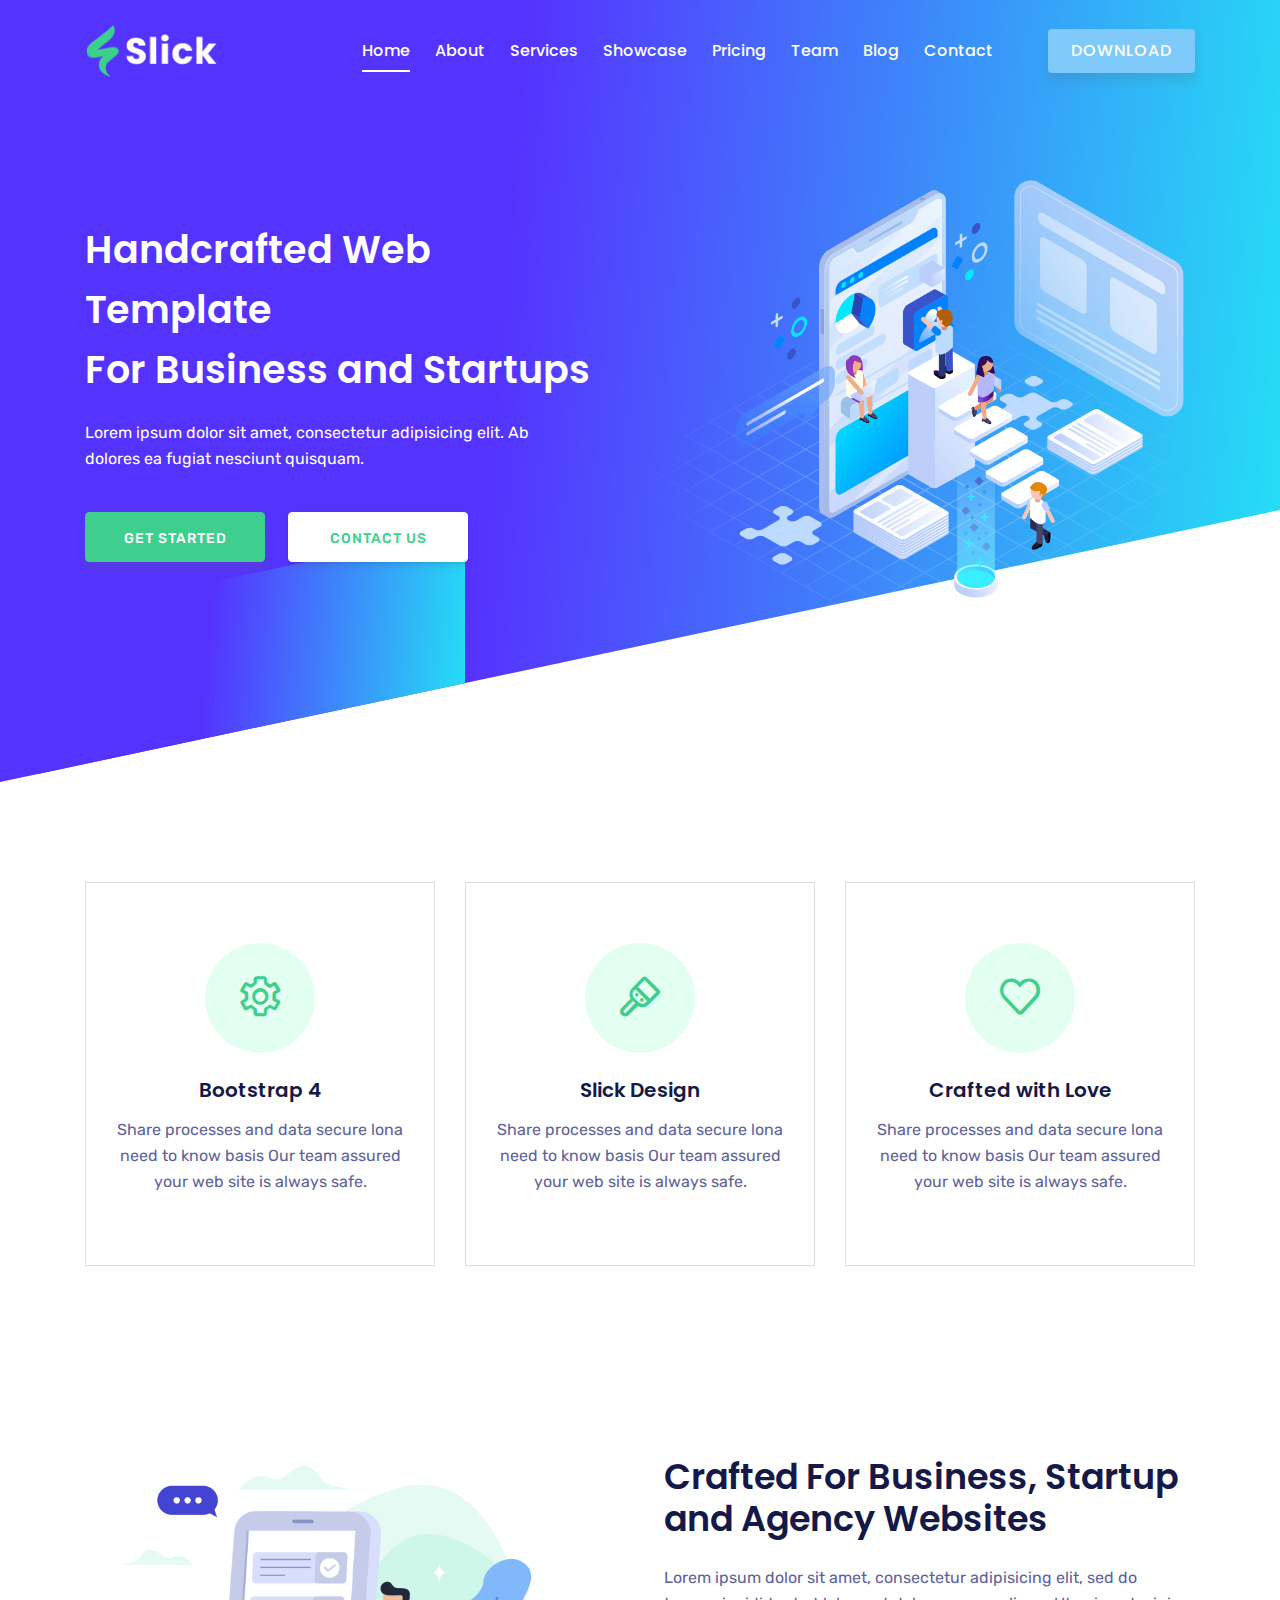
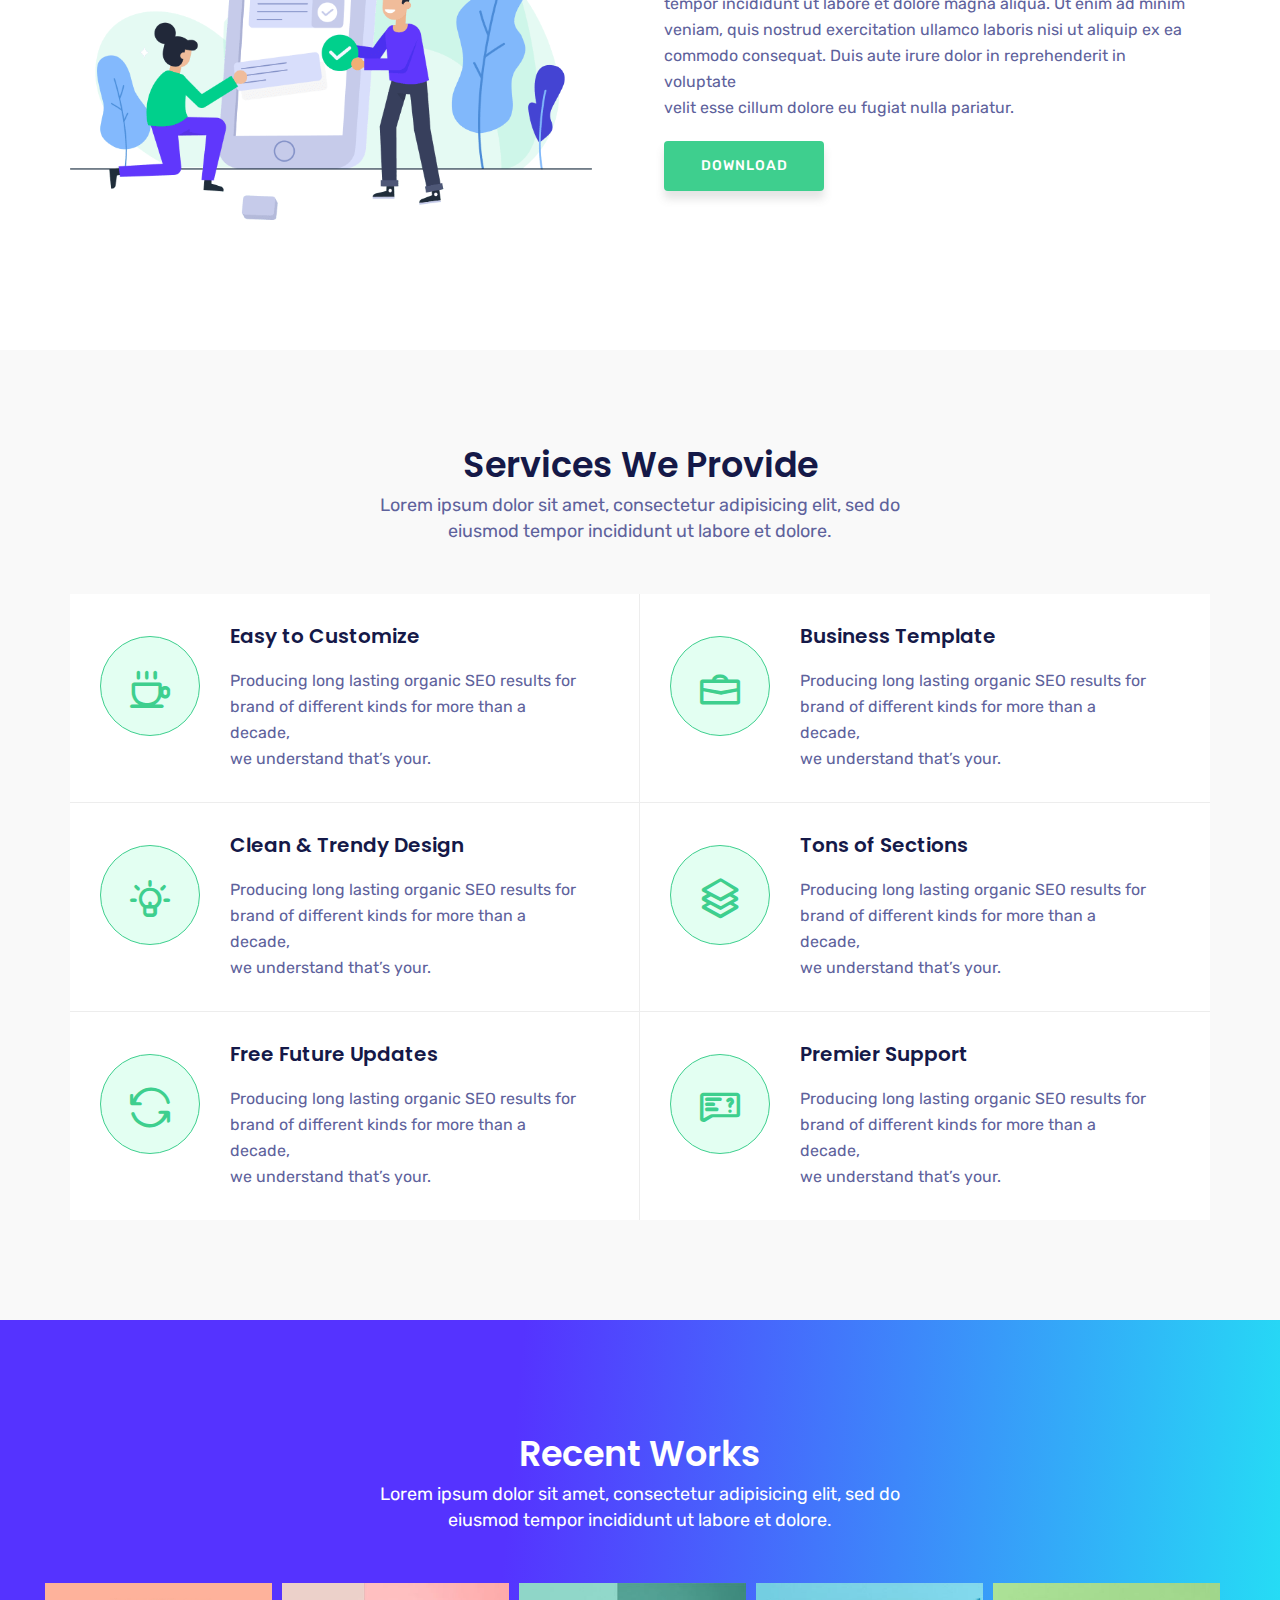
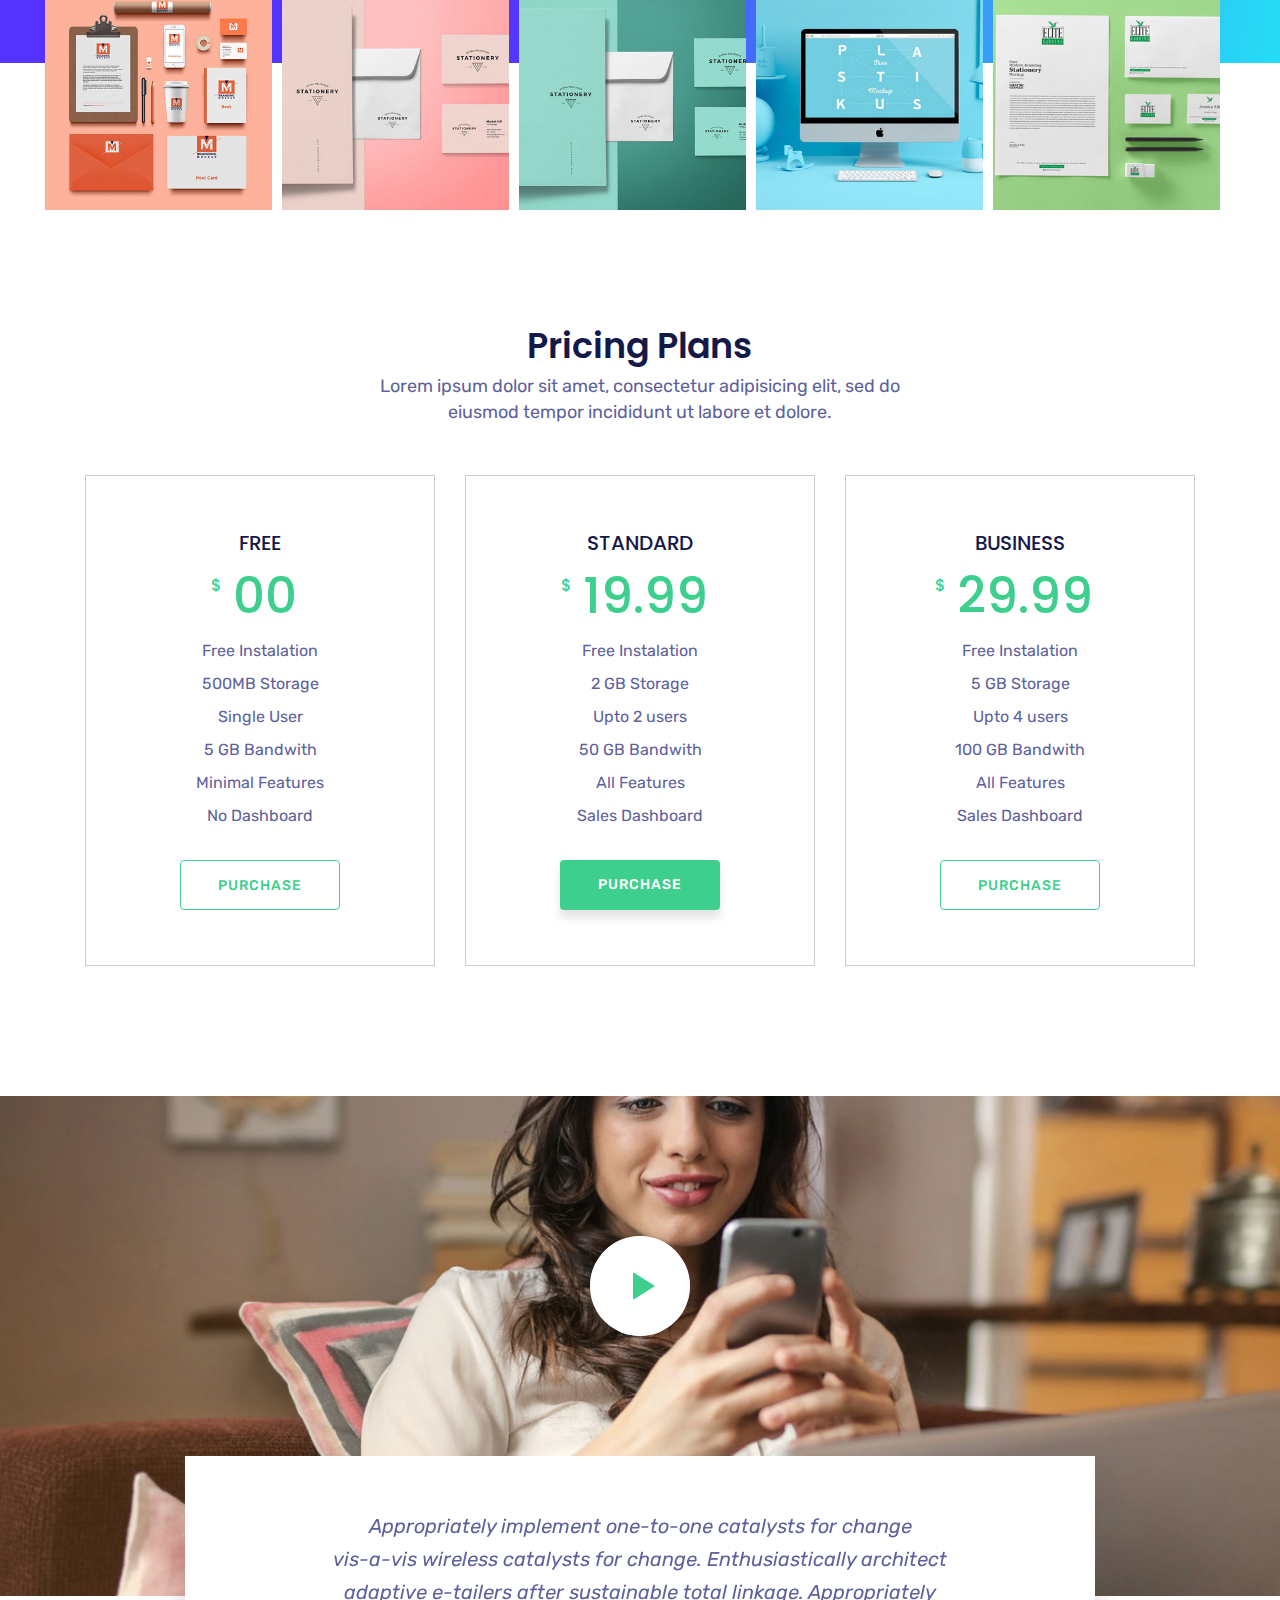
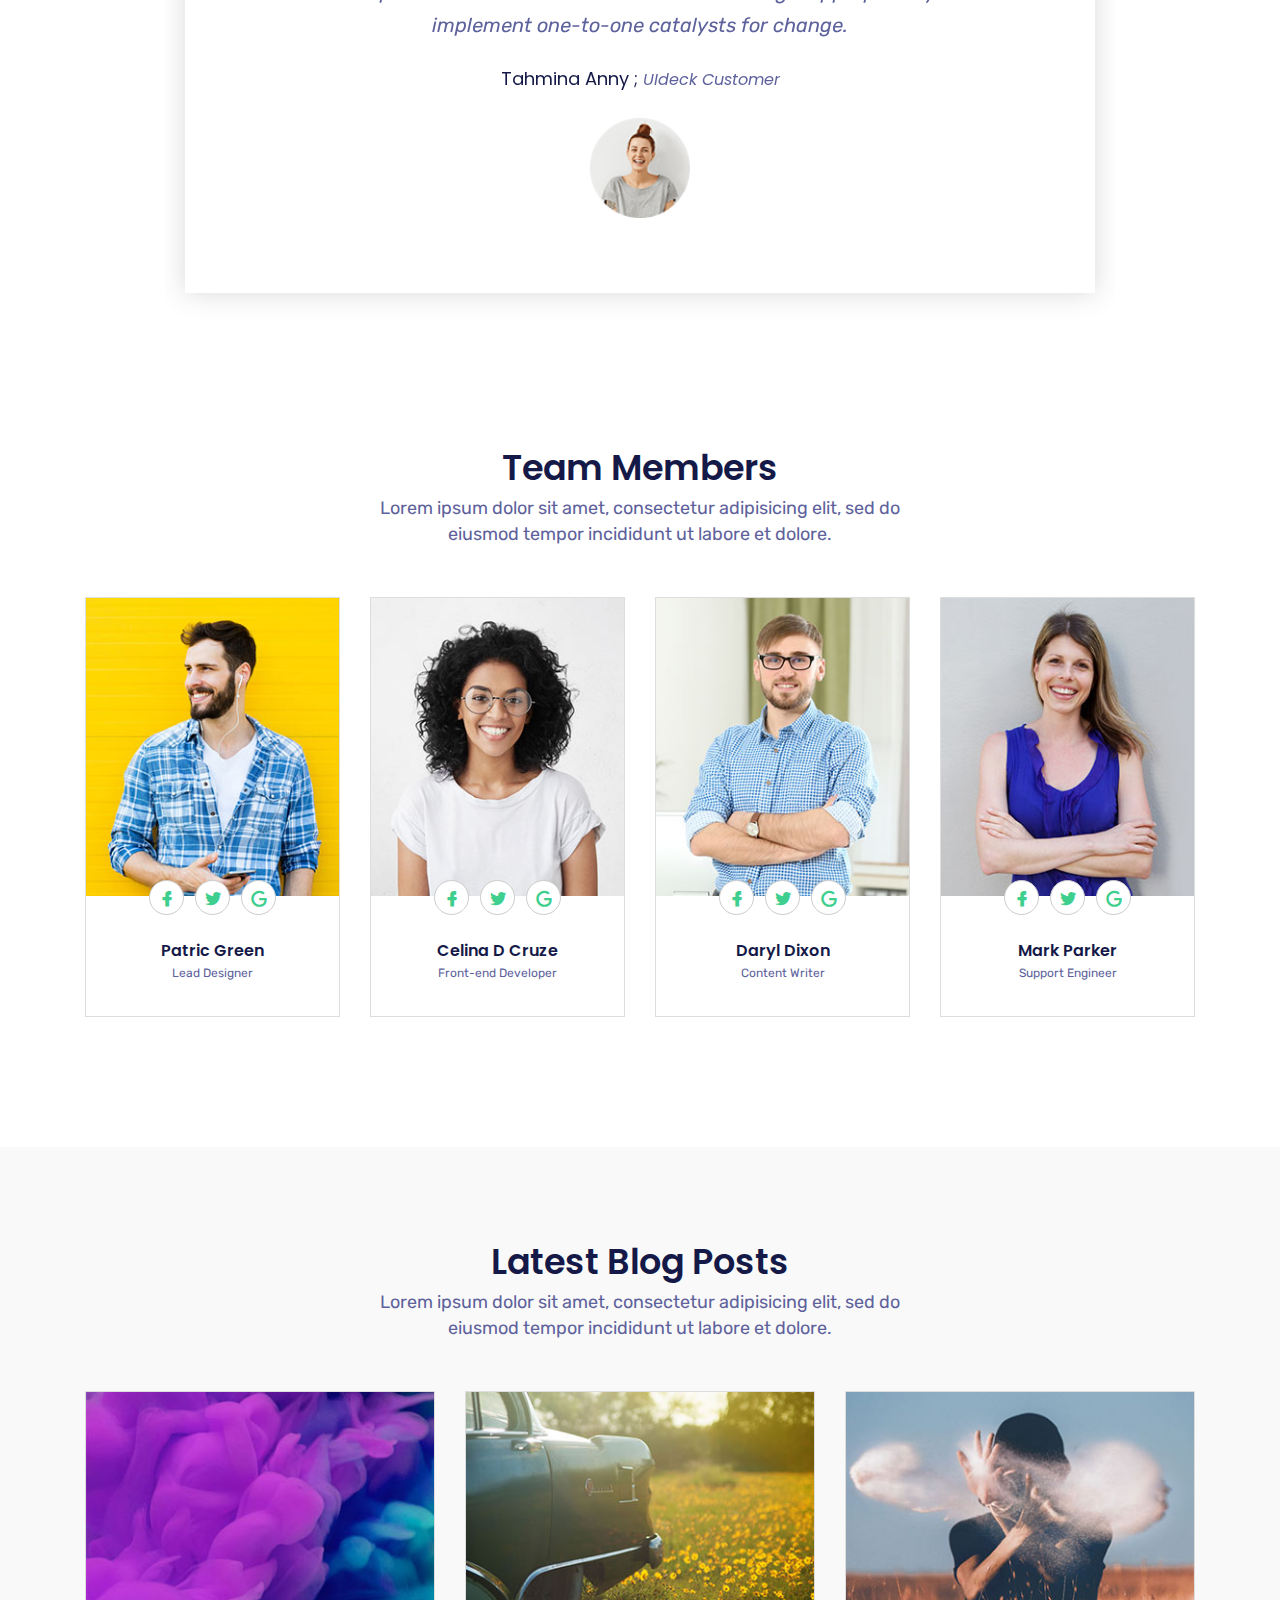
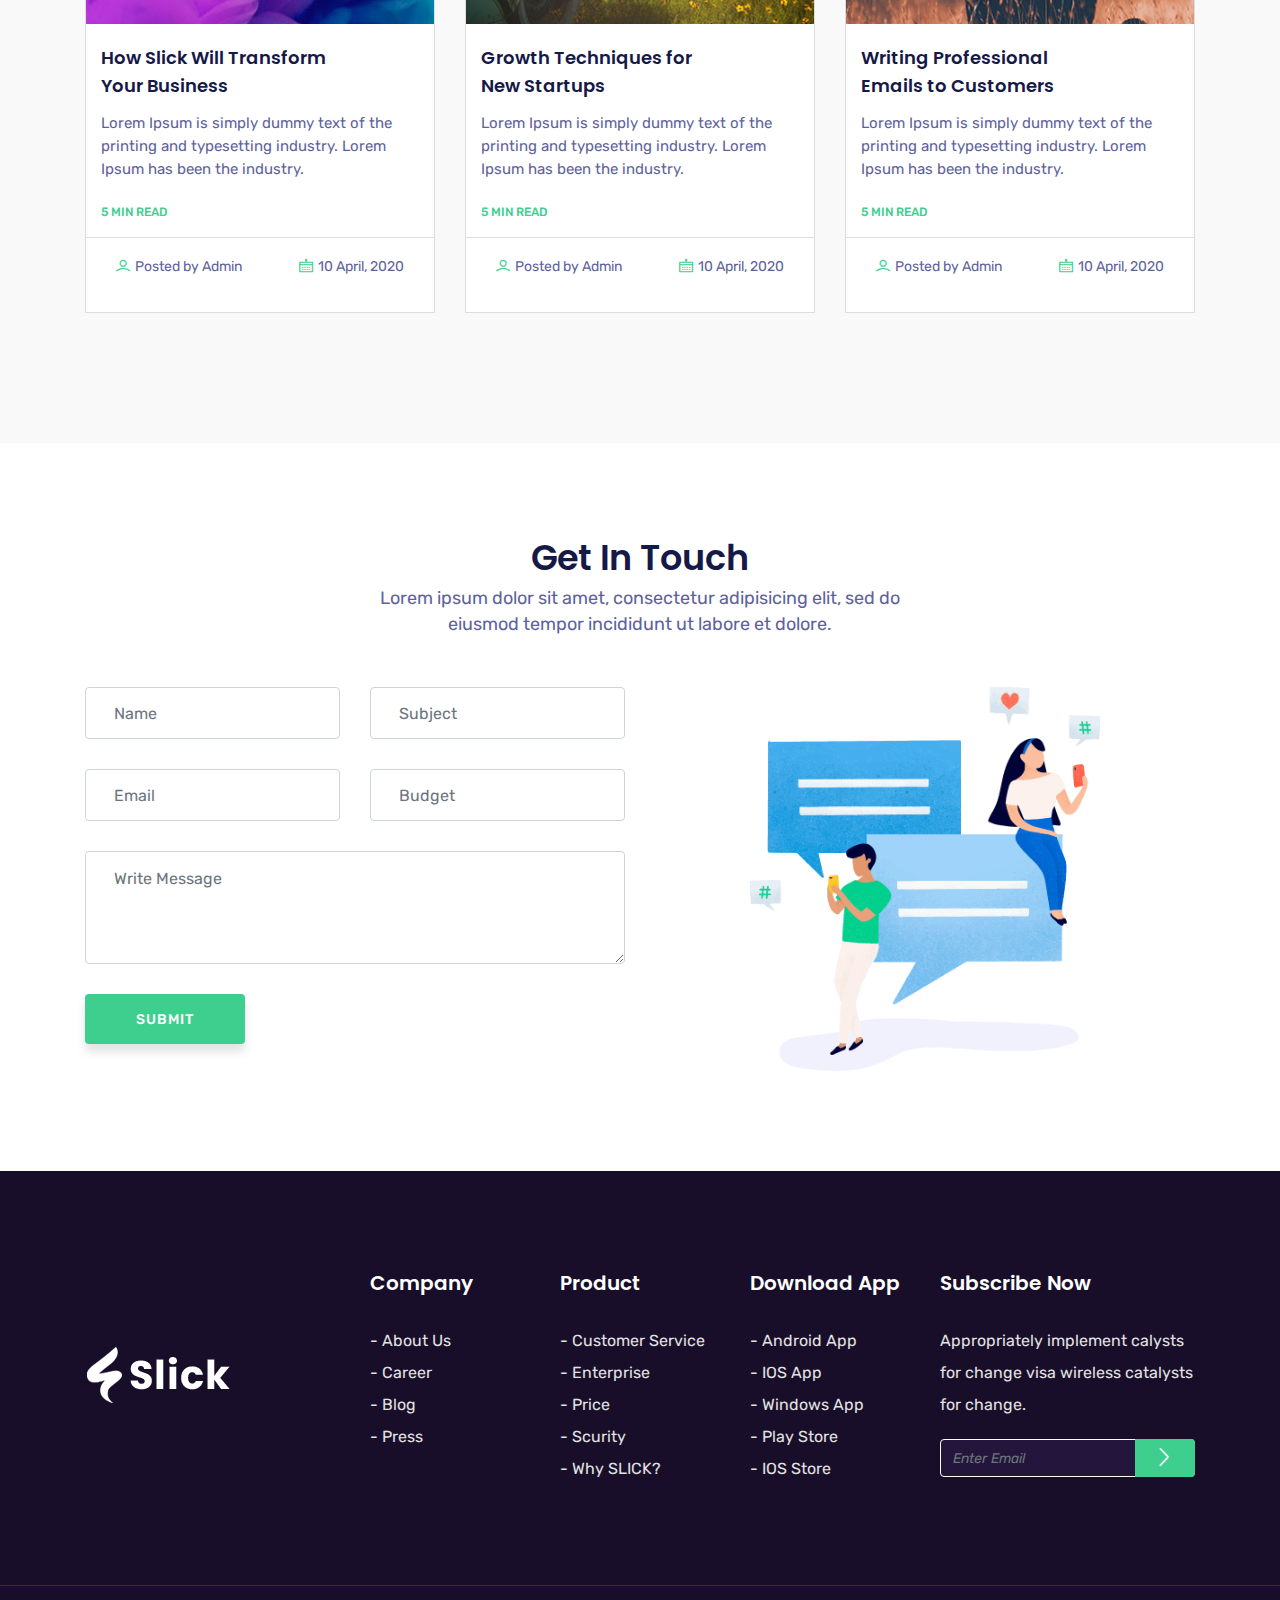
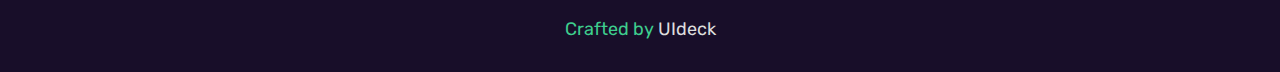
==== index.html @ 33ed2f6b "Versión local" ====
<!DOCTYPE html>
<html lang="en">

<head>
  <!-- Required meta tags -->
  <meta charset="utf-8">
  <meta name="viewport" content="width=device-width, initial-scale=1, shrink-to-fit=no">
  <meta name="keywords" content="Bootstrap, Landing page, Template, Business, Service">
  <meta name="viewport" content="width=device-width, initial-scale=1, maximum-scale=1">
  <meta name="author" content="Grayrids">
  <title>Slick - Bootstrap 4 Template</title>
  <!--====== Favicon Icon ======-->
  <link rel="shortcut icon" href="img/2.png" type="image/png">
  <!-- Bootstrap CSS -->
  <link rel="stylesheet" href="css/bootstrap-4.5.0.min.css">
  <link rel="stylesheet" href="css/animate.css">
  <link rel="stylesheet" href="css/LineIcons.2.0.css">
  <link rel="stylesheet" href="css/owl.carousel.2.3.4.min.css">
  <link rel="stylesheet" href="css/owl.theme.css">
  <link rel="stylesheet" href="css/magnific-popup.css">
  <link rel="stylesheet" href="css/nivo-lightbox.css">
  <link rel="stylesheet" href="css/main.css">
  <link rel="stylesheet" href="css/responsive.css">

</head>

<body>

  <!-- Header Section Start -->
  <header class="hero-area">
    <div class="overlay">
      <span></span>
      <span></span>
    </div>

    <div class="navbar-area">
      <div class="container">
        <div class="row">
          <div class="col-lg-12">
            <nav class="navbar navbar-expand-lg">
              <a class="navbar-brand" href="index.html">
                <img src="img/logo.png" alt="Logo">
              </a>
              <button class="navbar-toggler" type="button" data-toggle="collapse" data-target="#navbarSupportedContent"
                aria-controls="navbarSupportedContent" aria-expanded="false" aria-label="Toggle navigation">
                <span class="toggler-icon"></span>
                <span class="toggler-icon"></span>
                <span class="toggler-icon"></span>
              </button>

              <div class="collapse navbar-collapse sub-menu-bar" id="navbarSupportedContent">
                <ul id="nav" class="navbar-nav ml-auto">
                  <li class="nav-item active">
                    <a class="page-scroll" href="#home">Home</a>
                  </li>
                  <li class="nav-item">
                    <a class="page-scroll" href="#services">About</a>
                  </li>
                  <li class="nav-item">
                    <a class="page-scroll" href="#features">Services</a>
                  </li>
                  <li class="nav-item">
                    <a class="page-scroll" href="#showcase">Showcase</a>
                  </li>
                  <li class="nav-item">
                    <a class="page-scroll" href="#pricing">Pricing</a>
                  </li>
                  <li class="nav-item">
                    <a class="page-scroll" href="#team">Team</a>
                  </li>
                  <li class="nav-item">
                    <a class="page-scroll" href="#blog">Blog</a>
                  </li>
                  <li class="nav-item">
                    <a class="page-scroll" href="#contact">Contact</a>
                  </li>
                  <li class="nav-item">
                    <a class="btn btn-singin" href="https://uideck.com/products/slick-free-bootstrap-template/"
                      rel="nofollow">Download</a>
                  </li>
                </ul>
              </div> <!-- navbar collapse -->
            </nav> <!-- navbar -->
          </div>
        </div> <!-- row -->
      </div> <!-- container -->
    </div> <!-- navbar area -->

    <div id="home">
      <div class="container">
        <div class="row space-100">
          <div class="col-lg-6 col-md-12 col-xs-12">
            <div class="contents">
              <h2 class="head-title">Handcrafted Web Template <br class="d-none d-xl-block">For Business and Startups</h2>
              <p>Lorem ipsum dolor sit amet, consectetur adipisicing elit. Ab <br class="d-none d-xl-block">dolores ea fugiat nesciunt quisquam.
              </p>
              <div class="header-button">
                <a href="https://uideck.com/products/slick-free-bootstrap-template/" rel="nofollow"
                  class="btn btn-border-filled">Get Started</a>
                <a href="#contact" class="btn btn-border page-scroll">Contact Us</a>
              </div>
            </div>
          </div>
          <div class="col-lg-6 col-md-12 col-xs-12 p-0">
            <div class="intro-img">
              <img src="img/intro.png" alt="">
            </div>
          </div>
        </div>
      </div>
    </div>
  </header>
  <!-- Header Section End -->


  <!-- Services Section Start -->
  <section id="services" class="section">
    <div class="container">

      <div class="row justify-content-center justify-content-md-start">
        <!-- Start Col -->
        <div class="col-lg-4 col-md-6 col-xs-12 col-sm-10">
          <div class="services-item text-center">
            <div class="icon">
              <i class="lni lni-cog"></i>
            </div>
            <h4>Bootstrap 4</h4>
            <p>Share processes and data secure lona need to know basis Our team assured your web site is always safe.
            </p>
          </div>
        </div>
        <!-- End Col -->
        <!-- Start Col -->
        <div class="col-lg-4 col-md-6 col-xs-12 col-sm-10">
          <div class="services-item text-center">
            <div class="icon">
              <i class="lni lni-brush"></i>
            </div>
            <h4>Slick Design</h4>
            <p>Share processes and data secure lona need to know basis Our team assured your web site is always safe.
            </p>
          </div>
        </div>
        <!-- End Col -->
        <!-- Start Col -->
        <div class="col-lg-4 col-md-6 col-xs-12 col-sm-10">
          <div class="services-item text-center">
            <div class="icon">
              <i class="lni lni-heart"></i>
            </div>
            <h4>Crafted with Love</h4>
            <p>Share processes and data secure lona need to know basis Our team assured your web site is always safe.
            </p>
          </div>
        </div>
        <!-- End Col -->

      </div>
    </div>
  </section>
  <!-- Services Section End -->



  <!-- Business Plan Section Start -->
  <section id="business-plan">
    <div class="container">

      <div class="row">
        <!-- Start Col -->
        <div class="col-lg-6 col-md-12 pl-0 pt-70 pr-5">
          <div class="business-item-img">
            <img src="img/business/business-img.png" class="img-fluid" alt="">
          </div>
        </div>
        <!-- End Col -->
        <!-- Start Col -->
        <div class="col-lg-6 col-md-12 pl-4">
          <div class="business-item-info">
            <h3>Crafted For Business, Startup and Agency Websites</h3>
            <p>Lorem ipsum dolor sit amet, consectetur adipisicing elit, sed do <br class="d-none d-xl-block"> tempor incididunt ut labore et
              dolore magna aliqua. Ut enim ad minim <br class="d-none d-xl-block"> veniam, quis nostrud exercitation ullamco laboris nisi ut
              aliquip ex ea <br class="d-none d-xl-block"> commodo consequat. Duis aute irure dolor in reprehenderit in voluptate <br class="d-none d-xl-block"> velit esse
              cillum dolore eu fugiat nulla pariatur.</p>

            <a class="btn btn-common" href="#">download</a>
          </div>
        </div>
        <!-- End Col -->

      </div>
    </div>
  </section>
  <!-- Business Plan Section End -->



  <!-- Cool Fetatures Section Start -->
  <section id="features" class="section">
    <div class="container">
      <!-- Start Row -->
      <div class="row">
        <div class="col-lg-12">
          <div class="features-text section-header text-center">
            <div>
              <h2 class="section-title">Services We Provide</h2>
              <div class="desc-text">
                <p>Lorem ipsum dolor sit amet, consectetur adipisicing elit, sed do <br class="d-none d-md-block">
                  eiusmod tempor incididunt ut labore et dolore.</p>
              </div>
            </div>
          </div>
        </div>

      </div>
      <!-- End Row -->
      <!-- Start Row -->
      <div class="row featured-bg">
        <!-- Start Col -->
        <div class="col-lg-6 col-md-6 col-xs-12 p-0">
          <!-- Start Fetatures -->
          <div class="feature-item featured-border1">
            <div class="feature-icon float-left">
              <i class="lni lni-coffee-cup"></i>
            </div>
            <div class="feature-info float-left">
              <h4>Easy to Customize</h4>
              <p>Producing long lasting organic SEO results for <br class="d-none d-xl-block"> brand of different kinds for more than a
                decade,<br class="d-none d-xl-block"> we understand that’s your.</p>
            </div>
          </div>
          <!-- End Fetatures -->
        </div>
        <!-- End Col -->

        <!-- Start Col -->
        <div class="col-lg-6 col-md-6 col-xs-12 p-0">
          <!-- Start Fetatures -->
          <div class="feature-item featured-border2">
            <div class="feature-icon float-left">
              <i class="lni lni-briefcase"></i>
            </div>
            <div class="feature-info float-left">
              <h4>Business Template</h4>
              <p>Producing long lasting organic SEO results for <br class="d-none d-xl-block"> brand of different kinds for more than a
                decade,<br class="d-none d-xl-block"> we understand that’s your.</p>
            </div>
          </div>
          <!-- End Fetatures -->
        </div>
        <!-- End Col -->

        <!-- Start Col -->
        <div class="col-lg-6 col-md-6 col-xs-12 p-0">
          <!-- Start Fetatures -->
          <div class="feature-item featured-border1">
            <div class="feature-icon float-left">
              <i class="lni lni-invention"></i>
            </div>
            <div class="feature-info float-left">
              <h4>Clean & Trendy Design</h4>
              <p>Producing long lasting organic SEO results for <br class="d-none d-xl-block"> brand of different kinds for more than a
                decade,<br class="d-none d-xl-block"> we understand that’s your.</p>
            </div>
          </div>
          <!-- End Fetatures -->
        </div>
        <!-- End Col -->

        <!-- Start Col -->
        <div class="col-lg-6 col-md-6 col-xs-12 p-0">
          <!-- Start Fetatures -->
          <div class="feature-item featured-border2">
            <div class="feature-icon float-left">
              <i class="lni lni-layers"></i>
            </div>
            <div class="feature-info float-left">
              <h4>Tons of Sections</h4>
              <p>Producing long lasting organic SEO results for <br class="d-none d-xl-block"> brand of different kinds for more than a
                decade,<br class="d-none d-xl-block"> we understand that’s your.</p>
            </div>
          </div>
          <!-- End Fetatures -->
        </div>
        <!-- End Col -->

        <!-- Start Col -->
        <div class="col-lg-6 col-md-6 col-xs-12 p-0">
          <!-- Start Fetatures -->
          <div class="feature-item featured-border3">
            <div class="feature-icon float-left">
              <i class="lni lni-reload"></i>
            </div>
            <div class="feature-info float-left">
              <h4>Free Future Updates</h4>
              <p>Producing long lasting organic SEO results for <br class="d-none d-xl-block"> brand of different kinds for more than a
                decade,<br class="d-none d-xl-block"> we understand that’s your.</p>
            </div>
          </div>
          <!-- End Fetatures -->
        </div>
        <!-- End Col -->

        <!-- Start Col -->
        <div class="col-lg-6 col-md-6 col-xs-12 p-0">
          <!-- Start Fetatures -->
          <div class="feature-item">
            <div class="feature-icon float-left">
              <i class="lni lni-support"></i>
            </div>
            <div class="feature-info float-left">
              <h4>Premier Support</h4>
              <p>Producing long lasting organic SEO results for <br class="d-none d-xl-block"> brand of different kinds for more than a
                decade,<br class="d-none d-xl-block"> we understand that’s your.</p>
            </div>
          </div>
          <!-- End Fetatures -->
        </div>
        <!-- End Col -->


      </div>
      <!-- End Row -->
    </div>
  </section>
  <!-- Cool Fetatures Section End -->


  <!-- Recent Showcase Section Start -->
  <section id="showcase">
    <div class="container-fluid right-position">
      <!-- Start Row -->
      <div class="row gradient-bg">
        <div class="col-lg-12">
          <div class="showcase-text section-header text-center">
            <div>
              <h2 class="section-title">Recent Works</h2>
              <div class="desc-text">
                <p>Lorem ipsum dolor sit amet, consectetur adipisicing elit, sed do <br class="d-none d-md-block">
                  eiusmod tempor incididunt ut labore et dolore.</p>
              </div>
            </div>
          </div>
        </div>

      </div>
      <!-- End Row -->
      <!-- Start Row -->
      <div class="row justify-content-center showcase-area">
        <div class="col-lg-12 col-md-12 col-xs-12 px-0">
          <div class="showcase-slider owl-carousel">
            <div class="item">
              <div class="screenshot-thumb">
                <img src="img/showcase/01.jpg" class="img-fluid" alt="" />
                <div class="hover-content text-center">
                  <div class="fancy-table">
                    <div class="table-cell">
                      <div class="single-text">
                        <p>Icon , Web</p>
                        <h5>Redesign Slack</h5>
                      </div>
                      <div class="zoom-icon">
                        <a class="lightbox" href="img/showcase/01.jpg"><i class="lni lni-zoom-in"></i></a>
                        <a href="#"><i class="lni lni-link"></i></a>
                      </div>
                    </div>
                  </div>
                </div>

              </div>
            </div>
            <div class="item">
              <div class="screenshot-thumb">
                <img src="img/showcase/02.jpg" class="img-fluid" alt="" />
                <div class="hover-content text-center">
                  <div class="fancy-table">
                    <div class="table-cell">
                      <div class="single-text">
                        <p>Icon , Web</p>
                        <h5>Redesign Slack</h5>
                      </div>
                      <div class="zoom-icon">
                        <a class="lightbox" href="img/showcase/02.jpg"><i class="lni lni-zoom-in"></i></a>
                        <a href="#"><i class="lni lni-link"></i></a>
                      </div>
                    </div>
                  </div>
                </div>
              </div>
            </div>
            <div class="item">
              <div class="screenshot-thumb">
                <img src="img/showcase/03.jpg" class="img-fluid" alt="" />
                <div class="hover-content text-center">
                  <div class="fancy-table">
                    <div class="table-cell">
                      <div class="single-text">
                        <p>Icon , Web</p>
                        <h5>Redesign Slack</h5>
                      </div>
                      <div class="zoom-icon">
                        <a class="lightbox" href="img/showcase/03.jpg"><i class="lni lni-zoom-in"></i></a>
                        <a href="#"><i class="lni lni-link"></i></a>
                      </div>
                    </div>
                  </div>
                </div>
              </div>
            </div>
            <div class="item">
              <div class="screenshot-thumb">
                <img src="img/showcase/04.jpg" class="img-fluid" alt="" />
                <div class="hover-content text-center">
                  <div class="fancy-table">
                    <div class="table-cell">
                      <div class="single-text">
                        <p>Icon , Web</p>
                        <h5>Redesign Slack</h5>
                      </div>
                      <div class="zoom-icon">
                        <a class="lightbox" href="img/showcase/04.jpg"><i class="lni lni-zoom-in"></i></a>
                        <a href="#"><i class="lni lni-link"></i></a>
                      </div>
                    </div>
                  </div>
                </div>
              </div>
            </div>
            <div class="item">
              <div class="screenshot-thumb">
                <img src="img/showcase/05.jpg" class="img-fluid" alt="" />
                <div class="hover-content text-center">
                  <div class="fancy-table">
                    <div class="table-cell">
                      <div class="single-text">
                        <p>Icon , Web</p>
                        <h5>Redesign Slack</h5>
                      </div>
                      <div class="zoom-icon">
                        <a class="lightbox" href="img/showcase/05.jpg"><i class="lni lni-zoom-in"></i></a>
                        <a href="#"><i class="lni lni-link"></i></a>
                      </div>
                    </div>
                  </div>
                </div>
              </div>
            </div>
            <div class="item">
              <div class="screenshot-thumb">
                <img src="img/showcase/01.jpg" class="img-fluid" alt="" />
                <div class="hover-content text-center">
                  <div class="fancy-table">
                    <div class="table-cell">
                      <div class="single-text">
                        <p>Icon , Web</p>
                        <h5>Redesign Slack</h5>
                      </div>
                      <div class="zoom-icon">
                        <a class="lightbox" href="img/showcase/01.jpg"><i class="lni lni-zoom-in"></i></a>
                        <a href="#"><i class="lni lni-link"></i></a>
                      </div>
                    </div>
                  </div>
                </div>

              </div>
            </div>
            <div class="item">
              <div class="screenshot-thumb">
                <img src="img/showcase/02.jpg" class="img-fluid" alt="" />
                <div class="hover-content text-center">
                  <div class="fancy-table">
                    <div class="table-cell">
                      <div class="single-text">
                        <p>Icon , Web</p>
                        <h5>Redesign Slack</h5>
                      </div>
                      <div class="zoom-icon">
                        <a class="lightbox" href="img/showcase/02.jpg"><i class="lni lni-zoom-in"></i></a>
                        <a href="#"><i class="lni lni-link"></i></a>
                      </div>
                    </div>
                  </div>
                </div>
              </div>
            </div>
            <div class="item">
              <div class="screenshot-thumb">
                <img src="img/showcase/03.jpg" class="img-fluid" alt="" />
                <div class="hover-content text-center">
                  <div class="fancy-table">
                    <div class="table-cell">
                      <div class="single-text">
                        <p>Icon , Web</p>
                        <h5>Redesign Slack</h5>
                      </div>
                      <div class="zoom-icon">
                        <a class="lightbox" href="img/showcase/03.jpg"><i class="lni lni-zoom-in"></i></a>
                        <a href="#"><i class="lni lni-link"></i></a>
                      </div>
                    </div>
                  </div>
                </div>
              </div>
            </div>
            <div class="item">
              <div class="screenshot-thumb">
                <img src="img/showcase/04.jpg" class="img-fluid" alt="" />
                <div class="hover-content text-center">
                  <div class="fancy-table">
                    <div class="table-cell">
                      <div class="single-text">
                        <p>Icon , Web</p>
                        <h5>Redesign Slack</h5>
                      </div>
                      <div class="zoom-icon">
                        <a class="lightbox" href="img/showcase/04.jpg"><i class="lni lni-zoom-in"></i></a>
                        <a href="#"><i class="lni lni-link"></i></a>
                      </div>
                    </div>
                  </div>
                </div>
              </div>
            </div>
            <div class="item">
              <div class="screenshot-thumb">
                <img src="img/showcase/05.jpg" class="img-fluid" alt="" />
                <div class="hover-content text-center">
                  <div class="fancy-table">
                    <div class="table-cell">
                      <div class="single-text">
                        <p>Icon , Web</p>
                        <h5>Redesign Slack</h5>
                      </div>
                      <div class="zoom-icon">
                        <a class="lightbox" href="img/showcase/05.jpg"><i class="lni lni-zoom-in"></i></a>
                        <a href="#"><i class="lni lni-link"></i></a>
                      </div>
                    </div>
                  </div>
                </div>
              </div>
            </div>
            <div class="item">
              <div class="screenshot-thumb">
                <img src="img/showcase/01.jpg" class="img-fluid" alt="" />
                <div class="hover-content text-center">
                  <div class="fancy-table">
                    <div class="table-cell">
                      <div class="single-text">
                        <p>Icon , Web</p>
                        <h5>Redesign Slack</h5>
                      </div>
                      <div class="zoom-icon">
                        <a class="lightbox" href="img/showcase/01.jpg"><i class="lni lni-zoom-in"></i></a>
                        <a href="#"><i class="lni lni-link"></i></a>
                      </div>
                    </div>
                  </div>
                </div>

              </div>
            </div>
            <div class="item">
              <div class="screenshot-thumb">
                <img src="img/showcase/02.jpg" class="img-fluid" alt="" />
                <div class="hover-content text-center">
                  <div class="fancy-table">
                    <div class="table-cell">
                      <div class="single-text">
                        <p>Icon , Web</p>
                        <h5>Redesign Slack</h5>
                      </div>
                      <div class="zoom-icon">
                        <a class="lightbox" href="img/showcase/01.jpg"><i class="lni lni-zoom-in"></i></a>
                        <a href="#"><i class="lni lni-link"></i></a>
                      </div>
                    </div>
                  </div>
                </div>
              </div>
            </div>
            <div class="item">
              <div class="screenshot-thumb">
                <img src="img/showcase/03.jpg" class="img-fluid" alt="" />
                <div class="hover-content text-center">
                  <div class="fancy-table">
                    <div class="table-cell">
                      <div class="single-text">
                        <p>Icon , Web</p>
                        <h5>Redesign Slack</h5>
                      </div>
                      <div class="zoom-icon">
                        <a class="lightbox" href="img/showcase/01.jpg"><i class="lni lni-zoom-in"></i></a>
                        <a href="#"><i class="lni lni-link"></i></a>
                      </div>
                    </div>
                  </div>
                </div>
              </div>
            </div>
            <div class="item">
              <div class="screenshot-thumb">
                <img src="img/showcase/04.jpg" class="img-fluid" alt="" />
                <div class="hover-content text-center">
                  <div class="fancy-table">
                    <div class="table-cell">
                      <div class="single-text">
                        <p>Icon , Web</p>
                        <h5>Redesign Slack</h5>
                      </div>
                      <div class="zoom-icon">
                        <a class="lightbox" href="img/showcase/01.jpg"><i class="lni lni-zoom-in"></i></a>
                        <a href="#"><i class="lni lni-link"></i></a>
                      </div>
                    </div>
                  </div>
                </div>
              </div>
            </div>
            <div class="item">
              <div class="screenshot-thumb">
                <img src="img/showcase/05.jpg" class="img-fluid" alt="" />
                <div class="hover-content text-center">
                  <div class="fancy-table">
                    <div class="table-cell">
                      <div class="single-text">
                        <p>Icon , Web</p>
                        <h5>Redesign Slack</h5>
                      </div>
                      <div class="zoom-icon">
                        <a class="lightbox" href="img/showcase/01.jpg"><i class="lni lni-zoom-in"></i></a>
                        <a href="#"><i class="lni lni-link"></i></a>
                      </div>
                    </div>
                  </div>
                </div>
              </div>
            </div>
            <div class="item">
              <div class="screenshot-thumb">
                <img src="img/showcase/01.jpg" class="img-fluid" alt="" />
                <div class="hover-content text-center">
                  <div class="fancy-table">
                    <div class="table-cell">
                      <div class="single-text">
                        <p>Icon , Web</p>
                        <h5>Redesign Slack</h5>
                      </div>
                      <div class="zoom-icon">
                        <a class="lightbox" href="img/showcase/01.jpg"><i class="lni lni-zoom-in"></i></a>
                        <a href="#"><i class="lni lni-link"></i></a>
                      </div>
                    </div>
                  </div>
                </div>

              </div>
            </div>
            <div class="item">
              <div class="screenshot-thumb">
                <img src="img/showcase/02.jpg" class="img-fluid" alt="" />
                <div class="hover-content text-center">
                  <div class="fancy-table">
                    <div class="table-cell">
                      <div class="single-text">
                        <p>Icon , Web</p>
                        <h5>Redesign Slack</h5>
                      </div>
                      <div class="zoom-icon">
                        <a class="lightbox" href="img/showcase/01.jpg"><i class="lni lni-zoom-in"></i></a>
                        <a href="#"><i class="lni lni-link"></i></a>
                      </div>
                    </div>
                  </div>
                </div>
              </div>
            </div>
            <div class="item">
              <div class="screenshot-thumb">
                <img src="img/showcase/03.jpg" class="img-fluid" alt="" />
                <div class="hover-content text-center">
                  <div class="fancy-table">
                    <div class="table-cell">
                      <div class="single-text">
                        <p>Icon , Web</p>
                        <h5>Redesign Slack</h5>
                      </div>
                      <div class="zoom-icon">
                        <a class="lightbox" href="img/showcase/01.jpg"><i class="lni lni-zoom-in"></i></a>
                        <a href="#"><i class="lni lni-link"></i></a>
                      </div>
                    </div>
                  </div>
                </div>
              </div>
            </div>
            <div class="item">
              <div class="screenshot-thumb">
                <img src="img/showcase/04.jpg" class="img-fluid" alt="" />
                <div class="hover-content text-center">
                  <div class="fancy-table">
                    <div class="table-cell">
                      <div class="single-text">
                        <p>Icon , Web</p>
                        <h5>Redesign Slack</h5>
                      </div>
                      <div class="zoom-icon">
                        <a class="lightbox" href="img/showcase/01.jpg"><i class="lni lni-zoom-in"></i></a>
                        <a href="#"><i class="lni lni-link"></i></a>
                      </div>
                    </div>
                  </div>
                </div>
              </div>
            </div>
            <div class="item">
              <div class="screenshot-thumb">
                <img src="img/showcase/05.jpg" class="img-fluid" alt="" />
                <div class="hover-content text-center">
                  <div class="fancy-table">
                    <div class="table-cell">
                      <div class="single-text">
                        <p>Icon , Web</p>
                        <h5>Redesign Slack</h5>
                      </div>
                      <div class="zoom-icon">
                        <a class="lightbox" href="img/showcase/01.jpg"><i class="lni lni-zoom-in"></i></a>
                        <a href="#"><i class="lni lni-link"></i></a>
                      </div>
                    </div>
                  </div>
                </div>
              </div>
            </div>
            
          </div>
        </div>
      </div>
      <!-- End Row -->
    </div>
  </section>
  <!-- Recent Showcase Section End -->

  <!-- Our Pricing Plan Section Start -->
  <section id="pricing" class="section">
    <div class="container">
      <!-- Start Row -->
      <div class="row">
        <div class="col-lg-12">
          <div class="pricing-text section-header text-center">
            <div>
              <h2 class="section-title">Pricing Plans</h2>
              <div class="desc-text">
                <p>Lorem ipsum dolor sit amet, consectetur adipisicing elit, sed do <br class="d-none d-md-block">
                  eiusmod tempor incididunt ut labore et dolore.</p>
              </div>
            </div>
          </div>
        </div>

      </div>
      <!-- End Row -->
      <!-- Start Row -->
      <div class="row pricing-tables">
        <!--  Start Col -->
        <div class="col-lg-4 col-md-4 col-xs-12 col-sm-10 mx-auto">
          <div class="pricing-table text-center">
            <div class="pricing-details">
              <h3>Free</h3>
              <h1><span>$</span>00</h1>
              <ul>
                <li>Free Instalation</li>
                <li>500MB Storage</li>
                <li>Single User</li>
                <li>5 GB Bandwith</li>
                <li>Minimal Features</li>
                <li>No Dashboard</li>
              </ul>
            </div>
            <div class="plan-button">
              <a href="#" class="btn btn-border">Purchase</a>
            </div>
          </div>
        </div>
        <!--  End Col -->
        <!--  Start Col -->
        <div class="col-lg-4 col-md-4 col-xs-12 col-sm-10 mx-auto">
          <div class="pricing-table text-center">
            <div class="pricing-details">
              <h3>standard</h3>
              <h1><span>$</span>19.99</h1>
              <ul>
                <li>Free Instalation</li>
                <li>2 GB Storage</li>
                <li>Upto 2 users</li>
                <li>50 GB Bandwith</li>
                <li>All Features</li>
                <li>Sales Dashboard</li>
              </ul>
            </div>
            <div class="plan-button">
              <a href="#" class="btn btn-common">Purchase</a>
            </div>
          </div>
        </div>
        <!--  End Col -->
        <!--  Start Col -->
        <div class="col-lg-4 col-md-4 col-xs-12 col-sm-10 mx-auto">
          <div class="pricing-table text-center">
            <div class="pricing-details">
              <h3>Business</h3>
              <h1><span>$</span>29.99</h1>
              <ul>
                <li>Free Instalation</li>
                <li>5 GB Storage</li>
                <li>Upto 4 users</li>
                <li>100 GB Bandwith</li>
                <li>All Features</li>
                <li>Sales Dashboard</li>
              </ul>
            </div>
            <div class="plan-button">
              <a href="#" class="btn btn-border">Purchase</a>
            </div>
          </div>
        </div>
        <!--  End Col -->

      </div>
      <!-- End Row -->
    </div>
  </section>
  <!-- Our Pricing Plan Section End -->

  <!-- Client Testimoninals Section Start -->
  <section id="testimonial">
    <div class="testimonial-video section">
      <div class="container right-position">
        <!-- Start Row -->
        <div class="row">
          <div class="col-md-12 col-sm-12">
            <div class="video-promo-content text-center">

              <a id="play-video" class="video-play-button video-popup"
                href="https://www.youtube.com/watch?v=Y4fodpIwal8&list=RDXCElIIYx_8s&index=13">
                <span></span>
              </a>

            </div>
          </div>
        </div>
        <!-- End Row -->

      </div>
    </div>

      <div class="container">
        <!-- Start Row -->
        <div class="row justify-content-center testimonial-area">
          <div class="col-lg-10 col-md-12 col-sm-12 col-xs-12 pr-20 pl-20"
            style="overflow: hidden;padding-bottom: 60px">
            <div id="client-testimonial" class="text-center owl-carousel">
              <div class="item">
                <div class="testimonial-item">
                  <div class="content-inner">
                    <p class="description">Appropriately implement one-to-one catalysts for change <br
                        class="d-none d-xl-block"> vis-a-vis wireless
                      catalysts for change. Enthusiastically architect <br class="d-none d-xl-block"> adaptive e-tailers
                      after sustainable total
                      linkage. Appropriately <br class="d-none d-xl-block"> implement one-to-one catalysts for change.
                    </p>
                    <div class="author-info">
                      <h5>Tahmina Anny ; <span> UIdeck Customer</span></h5>
                    </div>
                  </div>
                  <div class="client-thumb">
                    <img src="img/testimonial/01.png" alt="">
                  </div>
                </div>
              </div>
              <div class="item">
                <div class="testimonial-item">
                  <div class="content-inner">
                    <p class="description">Appropriately implement one-to-one catalysts for change <br
                        class="d-none d-xl-block"> vis-a-vis wireless
                      catalysts for change. Enthusiastically architect <br class="d-none d-xl-block"> adaptive e-tailers
                      after sustainable total
                      linkage. Appropriately <br class="d-none d-xl-block"> implement one-to-one catalysts for change.
                    </p>
                    <div class="author-info">
                      <h5>Tahmina Anny ; <span> UIdeck Customer</span></h5>
                    </div>
                  </div>
                  <div class="client-thumb">
                    <img src="img/testimonial/01.png" alt="">
                  </div>
                </div>
              </div>
              <div class="item">
                <div class="testimonial-item">
                  <div class="content-inner">
                    <p class="description">Appropriately implement one-to-one catalysts for change <br
                        class="d-none d-xl-block"> vis-a-vis wireless
                      catalysts for change. Enthusiastically architect <br class="d-none d-xl-block"> adaptive e-tailers
                      after sustainable total
                      linkage. Appropriately <br class="d-none d-xl-block"> implement one-to-one catalysts for change.
                    </p>
                    <div class="author-info">
                      <h5>Tahmina Anny ; <span> UIdeck Customer</span></h5>
                    </div>
                  </div>
                  <div class="client-thumb">
                    <img src="img/testimonial/01.png" alt="">
                  </div>
                </div>
              </div>
              <div class="item">
                <div class="testimonial-item">
                  <div class="content-inner">
                    <p class="description">Appropriately implement one-to-one catalysts for change <br
                        class="d-none d-xl-block"> vis-a-vis wireless
                      catalysts for change. Enthusiastically architect <br class="d-none d-xl-block"> adaptive e-tailers
                      after sustainable total
                      linkage. Appropriately <br class="d-none d-xl-block"> implement one-to-one catalysts for change.
                    </p>
                    <div class="author-info">
                      <h5>Tahmina Anny ; <span> UIdeck Customer</span></h5>
                    </div>
                  </div>
                  <div class="client-thumb">
                    <img src="img/testimonial/01.png" alt="">
                  </div>
                </div>
              </div>
              <div class="item">
                <div class="testimonial-item">
                  <div class="content-inner">
                    <p class="description">Appropriately implement one-to-one catalysts for change <br
                        class="d-none d-xl-block"> vis-a-vis wireless
                      catalysts for change. Enthusiastically architect <br class="d-none d-xl-block"> adaptive e-tailers
                      after sustainable total
                      linkage. Appropriately <br class="d-none d-xl-block"> implement one-to-one catalysts for change.
                    </p>
                    <div class="author-info">
                      <h5>Tahmina Anny ; <span> UIdeck Customer</span></h5>
                    </div>
                  </div>
                  <div class="client-thumb">
                    <img src="img/testimonial/01.png" alt="">
                  </div>
                </div>
              </div>
              <div class="item">
                <div class="testimonial-item">
                  <div class="content-inner">
                    <p class="description">Appropriately implement one-to-one catalysts for change <br
                        class="d-none d-xl-block"> vis-a-vis wireless
                      catalysts for change. Enthusiastically architect <br class="d-none d-xl-block"> adaptive e-tailers
                      after sustainable total
                      linkage. Appropriately <br class="d-none d-xl-block"> implement one-to-one catalysts for change.
                    </p>
                    <div class="author-info">
                      <h5>Tahmina Anny ; <span> UIdeck Customer</span></h5>
                    </div>
                  </div>
                  <div class="client-thumb">
                    <img src="img/testimonial/01.png" alt="">
                  </div>
                </div>
              </div>

            </div>
          </div>
        </div>
        <!-- End Row -->
      </div>


  </section>


  <!-- Client Testimoninals Section End -->


  <!-- Team section Start -->
  <section id="team" class="section">
    <div class="container">
      <!-- Start Row -->
      <div class="row">
        <div class="col-lg-12">
          <div class="team-text section-header text-center">
            <div>
              <h2 class="section-title">Team Members</h2>
              <div class="desc-text">
                <p>Lorem ipsum dolor sit amet, consectetur adipisicing elit, sed do <br class="d-none d-md-block">
                  eiusmod tempor incididunt ut labore et dolore.</p>
              </div>
            </div>
          </div>
        </div>

      </div>
      <!-- End Row -->
      <!-- Start Row -->
      <div class="row">
        <!-- Start Col -->
        <div class="col-lg-3 col-md-6 col-xs-12 col-sm-10 mx-auto">
          <div class="single-team">
            <div class="team-thumb">
              <img src="img/team/01.jpg" class="img-fluid" alt="">
            </div>

            <div class="team-details">
              <div class="team-social-icons">
                <ul class="social-list">
                  <li><a href="#"><i class="lni lni-facebook-filled"></i></a></li>
                  <li><a href="#"><i class="lni lni-twitter-filled"></i></a></li>
                  <li><a href="#"><i class="lni lni-google"></i></a></li>
                </ul>
              </div>
              <div class="team-inner text-center">
                <h5 class="team-title">Patric Green</h5>
                <p>Lead Designer</p>
              </div>
            </div>
          </div>
        </div>
        <!-- Start Col -->

        <!-- Start Col -->
        <div class="col-lg-3 col-md-6 col-xs-12 col-sm-10 mx-auto">
          <div class="single-team">
            <div class="team-thumb">
              <img src="img/team/02.jpg" class="img-fluid" alt="">
            </div>

            <div class="team-details">
              <div class="team-social-icons">
                <ul class="social-list">
                  <li><a href="#"><i class="lni lni-facebook-filled"></i></a></li>
                  <li><a href="#"><i class="lni lni-twitter-filled"></i></a></li>
                  <li><a href="#"><i class="lni lni-google"></i></a></li>
                </ul>
              </div>
              <div class="team-inner text-center">
                <h5 class="team-title">Celina D Cruze</h5>
                <p>Front-end Developer</p>
              </div>
            </div>
          </div>
        </div>
        <!-- Start Col -->

        <!-- Start Col -->
        <div class="col-lg-3 col-md-6 col-xs-12 col-sm-10 mx-auto">
          <div class="single-team">
            <div class="team-thumb">
              <img src="img/team/03.jpg" class="img-fluid" alt="">
            </div>

            <div class="team-details">
              <div class="team-social-icons">
                <ul class="social-list">
                  <li><a href="#"><i class="lni lni-facebook-filled"></i></a></li>
                  <li><a href="#"><i class="lni lni-twitter-filled"></i></a></li>
                  <li><a href="#"><i class="lni lni-google"></i></a></li>
                </ul>
              </div>
              <div class="team-inner text-center">
                <h5 class="team-title">Daryl Dixon</h5>
                <p>Content Writer</p>
              </div>
            </div>
          </div>
        </div>
        <!-- Start Col -->

        <!-- Start Col -->
        <div class="col-lg-3 col-md-6 col-xs-12 col-sm-10 mx-auto">
          <div class="single-team">
            <div class="team-thumb">
              <img src="img/team/04.jpg" class="img-fluid" alt="">
            </div>

            <div class="team-details">
              <div class="team-social-icons">
                <ul class="social-list">
                  <li><a href="#"><i class="lni lni-facebook-filled"></i></a></li>
                  <li><a href="#"><i class="lni lni-twitter-filled"></i></a></li>
                  <li><a href="#"><i class="lni lni-google"></i></a></li>
                </ul>
              </div>
              <div class="team-inner text-center">
                <h5 class="team-title">Mark Parker</h5>
                <p>Support Engineer</p>
              </div>
            </div>
          </div>
        </div>
        <!-- Start Col -->


      </div>
      <!-- End Row -->
    </div>
  </section>
  <!-- Team section End -->


  <!-- Blog Section -->
  <section id="blog" class="section">
    <!-- Container Starts -->
    <div class="container">
      <!-- Start Row -->
      <div class="row">
        <div class="col-lg-12">
          <div class="blog-text section-header text-center">
            <div>
              <h2 class="section-title">Latest Blog Posts</h2>
              <div class="desc-text">
                <p>Lorem ipsum dolor sit amet, consectetur adipisicing elit, sed do <br class="d-none d-md-block">
                  eiusmod tempor incididunt ut labore et dolore.</p>
              </div>
            </div>
          </div>
        </div>

      </div>
      <!-- End Row -->
      <!-- Start Row -->
      <div class="row justify-content-center justify-content-md-start">
        <!-- Start Col -->
        <div class="col-lg-4 col-md-6 col-sm-10 col-xs-12 blog-item">
          <!-- Blog Item Starts -->
          <div class="blog-item-wrapper">
            <div class="blog-item-img">
              <a href="single-post.html">
                <img src="img/blog/01.jpg" class="img-fluid" alt="">
              </a>
            </div>
            <div class="blog-item-text">
              <h3><a href="single-post.html">How Slick Will Transform <br class="d-none d-xl-block">Your Business</a>
              </h3>
              <p>Lorem Ipsum is simply dummy text of the printing and typesetting industry. Lorem Ipsum has been the
                industry.</p>
              <a href="" class="read-more">5 Min read</a>
            </div>
            <div class="author">
              <span class="name"><i class="lni lni-user"></i><a href="#">Posted by Admin</a></span>
              <span class="date float-right"><i class="lni lni-calendar"></i><a href="#">10 April, 2020</a></span>
            </div>
          </div>
          <!-- Blog Item Wrapper Ends-->
        </div>
        <!-- End Col -->
        <!-- Start Col -->
        <div class="col-lg-4 col-md-6 col-sm-10 col-xs-12 blog-item">
          <!-- Blog Item Starts -->
          <div class="blog-item-wrapper">
            <div class="blog-item-img">
              <a href="single-post.html">
                <img src="img/blog/02.jpg" class="img-fluid" alt="">
              </a>
            </div>
            <div class="blog-item-text">
              <h3><a href="single-post.html">Growth Techniques for <br class="d-none d-xl-block">New Startups</a></h3>
              <p>Lorem Ipsum is simply dummy text of the printing and typesetting industry. Lorem Ipsum has been the
                industry.</p>
              <a href="" class="read-more">5 Min read</a>
            </div>
            <div class="author">
              <span class="name"><i class="lni lni-user"></i><a href="#">Posted by Admin</a></span>
              <span class="date float-right"><i class="lni lni-calendar"></i><a href="#">10 April, 2020</a></span>
            </div>
          </div>
          <!-- Blog Item Wrapper Ends-->
        </div>
        <!-- End Col -->
        <!-- Start Col -->
        <div class="col-lg-4 col-md-6 col-sm-10 col-xs-12 blog-item">
          <!-- Blog Item Starts -->
          <div class="blog-item-wrapper">
            <div class="blog-item-img">
              <a href="single-post.html">
                <img src="img/blog/03.jpg" class="img-fluid" alt="">
              </a>
            </div>
            <div class="blog-item-text">
              <h3><a href="single-post.html">Writing Professional <br class="d-none d-xl-block">Emails to Customers</a>
              </h3>
              <p>Lorem Ipsum is simply dummy text of the printing and typesetting industry. Lorem Ipsum has been the
                industry.</p>
              <a href="" class="read-more">5 Min read</a>
            </div>
            <div class="author">
              <span class="name"><i class="lni lni-user"></i><a href="#">Posted by Admin</a></span>
              <span class="date float-right"><i class="lni lni-calendar"></i><a href="#">10 April, 2020</a></span>
            </div>
          </div>
          <!-- Blog Item Wrapper Ends-->
        </div>
        <!-- End Col -->

      </div>
      <!-- End Row -->
    </div>
  </section>
  <!-- blog Section End -->

  <!-- Contact Us Section -->
  <section id="contact" class="section">
    <!-- Container Starts -->
    <div class="container">
      <!-- Start Row -->
      <div class="row">
        <div class="col-lg-12">
          <div class="contact-text section-header text-center">
            <div>
              <h2 class="section-title">Get In Touch</h2>
              <div class="desc-text">
                <p>Lorem ipsum dolor sit amet, consectetur adipisicing elit, sed do <br class="d-none d-md-block"> eiusmod tempor incididunt ut labore et dolore.</p>
              </div>
            </div>
          </div>
        </div>

      </div>
      <!-- End Row -->
      <!-- Start Row -->
      <div class="row">
        <!-- Start Col -->
        <div class="col-lg-6 col-md-12">
          <form id="contactForm">
            <div class="row">
              <div class="col-md-6">
                <div class="form-group">
                  <input type="text" class="form-control" id="name" name="name" placeholder="Name" required
                    data-error="Please enter your name">
                  <div class="help-block with-errors"></div>
                </div>
              </div>
              <div class="col-md-6">
                <div class="form-group">
                  <input type="text" placeholder="Subject" id="msg_subject" class="form-control" name="msg_subject"
                    required data-error="Please enter your subject">
                  <div class="help-block with-errors"></div>
                </div>
              </div>
              <div class="col-md-6">
                <div class="form-group">
                  <input type="text" class="form-control" id="email" name="email" placeholder="Email" required
                    data-error="Please enter your Email">
                  <div class="help-block with-errors"></div>
                </div>
              </div>
              <div class="col-md-6">
                <div class="form-group">
                  <input type="text" placeholder="Budget" id="budget" class="form-control" name="budget" required
                    data-error="Please enter your Budget">
                  <div class="help-block with-errors"></div>
                </div>
              </div>
              <div class="col-md-12">
                <div class="form-group">
                  <textarea class="form-control" id="message" name="message" placeholder="Write Message" rows="4"
                    data-error="Write your message" required></textarea>
                  <div class="help-block with-errors"></div>
                </div>
                <div class="submit-button">
                  <button class="btn btn-common" id="submit" type="submit">Submit</button>
                  <div id="msgSubmit" class="h3 hidden"></div>
                  <div class="clearfix"></div>
                </div>
              </div>
            </div>
          </form>
        </div>
        <!-- End Col -->
        <!-- Start Col -->
        <div class="col-lg-1">

        </div>
        <!-- End Col -->
        <!-- Start Col -->
        <div class="col-lg-4 col-md-12">
          <div class="contact-img">
            <img src="img/contact/01.png" class="img-fluid" alt="">
          </div>
        </div>
        <!-- End Col -->
        <!-- Start Col -->
        <div class="col-lg-1">
        </div>
        <!-- End Col -->

      </div>
      <!-- End Row -->
    </div>
  </section>
  <!-- Contact Us Section End -->

  <!-- Footer Section Start -->
  <footer>
    <!-- Footer Area Start -->
    <section id="footer-Content">
      <div class="container">
        <!-- Start Row -->
        <div class="row">

          <!-- Start Col -->
          <div class="col-lg-3 col-md-6 col-sm-6 col-xs-6 col-mb-12">

            <div class="footer-logo">
              <img src="img/footer-logo.png" alt="">
            </div>
          </div>
          <!-- End Col -->
          <!-- Start Col -->
          <div class="col-lg-2 col-md-6 col-sm-6 col-xs-6 col-mb-12">
            <div class="widget">
              <h3 class="block-title">Company</h3>
              <ul class="menu">
                <li><a href="#"> - About Us</a></li>
                <li><a href="#">- Career</a></li>
                <li><a href="#">- Blog</a></li>
                <li><a href="#">- Press</a></li>
              </ul>
            </div>
          </div>
          <!-- End Col -->
          <!-- Start Col -->
          <div class="col-lg-2 col-md-6 col-sm-6 col-xs-6 col-mb-12">
            <div class="widget">
              <h3 class="block-title">Product</h3>
              <ul class="menu">
                <li><a href="#"> - Customer Service</a></li>
                <li><a href="#">- Enterprise</a></li>
                <li><a href="#">- Price</a></li>
                <li><a href="#">- Scurity</a></li>
                <li><a href="#">- Why SLICK?</a></li>
              </ul>
            </div>
          </div>
          <!-- End Col -->
          <!-- Start Col -->
          <div class="col-lg-2 col-md-6 col-sm-6 col-xs-6 col-mb-12">
            <div class="widget">
              <h3 class="block-title">Download App</h3>
              <ul class="menu">
                <li><a href="#"> - Android App</a></li>
                <li><a href="#">- IOS App</a></li>
                <li><a href="#">- Windows App</a></li>
                <li><a href="#">- Play Store</a></li>
                <li><a href="#">- IOS Store</a></li>
              </ul>
            </div>
          </div>
          <!-- End Col -->
          <!-- Start Col -->
          <div class="col-lg-3 col-md-6 col-sm-6 col-xs-6 col-mb-12">
            <div class="widget">
              <h3 class="block-title">Subscribe Now</h3>
              <p>Appropriately implement calysts for change visa wireless catalysts for change. </p>
              <div class="subscribe-area">
                <input type="email" class="form-control" placeholder="Enter Email">
                <span><i class="lni lni-chevron-right"></i></span>
              </div>
            </div>
          </div>
          <!-- End Col -->
        </div>
        <!-- End Row -->
      </div>
      <!-- Copyright Start  -->

      <div class="copyright">
        <div class="container">
          <!-- Star Row -->
          <div class="row">
            <div class="col-md-12">
              <div class="site-info text-center">
                <p>Crafted by <a href="http://uideck.com" rel="nofollow">UIdeck</a></p>
              </div>

            </div>
            <!-- End Col -->
          </div>
          <!-- End Row -->
        </div>
      </div>
      <!-- Copyright End -->
    </section>
    <!-- Footer area End -->

  </footer>
  <!-- Footer Section End -->


  <!-- Go To Top Link -->
  <a href="#" class="back-to-top">
    <i class="lni lni-chevron-up"></i>
  </a>

  <!-- Preloader -->
  <div id="preloader">
    <div class="loader" id="loader-1"></div>
  </div>
  <!-- End Preloader -->

  <!-- jQuery first, then Tether, then Bootstrap JS. -->
  <script src="js/vendor/modernizr-3.7.1.min.js"></script>
  <script src="js/vendor/jquery-3.5.1-min.js"></script>
  <script src="js/popper.min.js"></script>
  <script src="js/bootstrap-4.5.0.min.js"></script>
  <script src="js/owl.carousel.2.3.4.min.js"></script>
  <script src="js/nivo-lightbox.js"></script>
  <script src="js/jquery.magnific-popup.min.js"></script>
  <script src="js/form-validator.min.js"></script>
  <script src="js/contact-form-script.js"></script>
  <script src="js/main.js"></script>

</body>

</html>
---- css/main.css ----
/*
Theme Name:       SlickBiz - Bootstrap 4 Template
Author:           UIdeck
Author URI:       http://uideck.com
Text Domain:      UIdeck
Domain Path:      /languages/
*/
/* ==========================================================================
   IMPORT GOOGLE FONTS
   ========================================================================== */
@import url("https://fonts.googleapis.com/css?family=Rubik:400,400i,500");
@import url("https://fonts.googleapis.com/css?family=Poppins:400,500,600");
/* ==========================================================================
  GENERAL
   ========================================================================== */
body {
  font-family: 'Rubik', sans-serif;
  color: #a0a6ad;
  font-size: 14px;
  font-weight: 400;
  background: #fff;
  overflow-x: hidden;
}

html {
  overflow-x: hidden;
}

p {
  font-size: 14px;
  color: #5e629c;
  line-height: 26px;
  margin-bottom: 0;
}

a:hover,
a:focus {
  color: #000;
}

a {
  color: #000;
  transition: all 0.3s ease-in-out;
  -moz-transition: all 0.3s ease-in-out;
  -webkit-transition: all 0.3s ease-in-out;
  -o-transition: all 0.3s ease-in-out;
  -ms-transition: all 0.3s ease-in-out;
}

h1,
h2,
h3,
h4,
h5 {
  font-family: 'Poppins', sans-serif;
  font-size: 40px;
  font-weight: 400;
  color: #151948;
}

ul {
  margin: 0;
  padding: 0;
}

ul li {
  list-style: none;
}

a:hover,
a:focus {
  text-decoration: none;
  outline: none;
}

a:not([href]):not([tabindex]) {
  color: #fff;
}

a:not([href]):not([tabindex]):focus,
a:not([href]):not([tabindex]):hover {
  color: #fff;
}

.bg-transparent {
  background: transparent !important;
}

.bg-defult {
  background: #3c9cfd !important;
}

/* ==========================================================================
  Section Title
   ========================================================================== */
.section {
  padding: 130px 0px;
}

.form-control:focus {
  outline: none;
  -webkit-box-shadow: none;
          box-shadow: none;
}

.section-header {
  color: #fff;
  margin-bottom: 50px;
  text-align: center;
  position: relative;
}

.section-header .section-title {
  font-size: 35px;
  margin-bottom: 12px;
  font-weight: 600;
  position: relative;
  line-height: 30px;
}

.section-header .desc-text p {
  font-size: 18px;
  color: #5e629c;
  line-height: 26px;
  margin-bottom: 0;
}

/* ==========================================================================
  Buttons
   ========================================================================== */
.btn {
  font-size: 14px;
  padding: 10px 30px;
  border-radius: 4px;
  font-family: 'Rubik', sans-serif;
  letter-spacing: 1px;
  font-weight: 500;
  color: #fff;
  border: none;
  text-transform: uppercase;
  transition: all 0.3s ease-in-out;
  -moz-transition: all 0.3s ease-in-out;
  -webkit-transition: all 0.3s ease-in-out;
  -o-transition: all 0.3s ease-in-out;
  -ms-transition: all 0.3s ease-in-out;
  display: inline-block;
}

.btn:focus,
.btn:active {
  -webkit-box-shadow: none;
          box-shadow: none;
  outline: none;
}

.btn-common {
  background-color: #3ecf8e;
  position: relative;
  z-index: 1;
  box-shadow: 0px 8px 9px 0px rgba(96, 94, 94, 0.17);
  -moz-box-shadow: 0px 8px 9px 0px rgba(96, 94, 94, 0.17);
  -webkit-box-shadow: 0px 8px 9px 0px rgba(96, 94, 94, 0.17);
  -o-box-shadow: 0px 8px 9px 0px rgba(96, 94, 94, 0.17);
  -ms-box-shadow: 0px 8px 9px 0px rgba(96, 94, 94, 0.17);
  width: 160px;
  height: 50px;
  padding: 14px 15px;
}

.btn-common:hover {
  color: #fff;
  -webkit-transform: translateY(-2px);
          transform: translateY(-2px);
}

.btn-light-bg {
  background-color: #ff704f;
}

.btn-border {
  border-style: solid;
  border-width: 1px;
  cursor: pointer;
  background-color: transparent;
  border-color: #3ecf8e;
  color: #3ecf8e;
  width: 160px;
  height: 50px;
  padding: 14px 15px;
}

.btn-border:hover {
  box-shadow: 0px 8px 9px 0px rgba(96, 94, 94, 0.17);
  -moz-box-shadow: 0px 8px 9px 0px rgba(96, 94, 94, 0.17);
  -webkit-box-shadow: 0px 8px 9px 0px rgba(96, 94, 94, 0.17);
  -o-box-shadow: 0px 8px 9px 0px rgba(96, 94, 94, 0.17);
  -ms-box-shadow: 0px 8px 9px 0px rgba(96, 94, 94, 0.17);
  transform: translateY(-2px);
  -moz-transform: translateY(-2px);
  -webkit-transform: translateY(-2px);
  -o-transform: translateY(-2px);
  -ms-transform: translateY(-2px);
}

.btn-border-filled {
  cursor: pointer;
  background-color: #3ecf8e;
  border: 1px solid #3ecf8e;
  color: #fff;
  box-shadow: 0px 8px 9px 0px rgba(96, 94, 94, 0.17);
  -moz-box-shadow: 0px 8px 9px 0px rgba(96, 94, 94, 0.17);
  -webkit-box-shadow: 0px 8px 9px 0px rgba(96, 94, 94, 0.17);
  -o-box-shadow: 0px 8px 9px 0px rgba(96, 94, 94, 0.17);
  -ms-box-shadow: 0px 8px 9px 0px rgba(96, 94, 94, 0.17);
  width: 180px;
  height: 50px;
  padding: 15px 15px;
}

.btn-border-filled:hover {
  color: #fff;
  background-color: transparent;
  border-color: #fff;
  -webkit-transform: translateY(-2px);
          transform: translateY(-2px);
}

.btn-lg {
  padding: 14px 33px;
  text-transform: uppercase;
  font-size: 16px;
}

.btn-rm {
  color: #3c9cfd;
  padding: 10px 0;
  text-transform: capitalize;
  font-size: 16px;
}

.btn-rm i {
  vertical-align: middle;
}

.btn-singin {
  background: #7fc9fb;
  color: #fff;
  padding: 10px 23px;
  margin-left: 30px;
  box-shadow: 0px 8px 9px 0px rgba(96, 94, 94, 0.17);
  -moz-box-shadow: 0px 8px 9px 0px rgba(96, 94, 94, 0.17);
  -webkit-box-shadow: 0px 8px 9px 0px rgba(96, 94, 94, 0.17);
  -o-box-shadow: 0px 8px 9px 0px rgba(96, 94, 94, 0.17);
  -ms-box-shadow: 0px 8px 9px 0px rgba(96, 94, 94, 0.17);
}

.btn-singin:hover,
.btn-singin:active,
.btn-singin:focus {
  color: #fff;
  box-shadow: 0px 8px 9px 0px rgba(96, 94, 94, 0.17);
  -moz-box-shadow: 0px 8px 9px 0px rgba(96, 94, 94, 0.17);
  -webkit-box-shadow: 0px 8px 9px 0px rgba(96, 94, 94, 0.17);
  -o-box-shadow: 0px 8px 9px 0px rgba(96, 94, 94, 0.17);
  -ms-box-shadow: 0px 8px 9px 0px rgba(96, 94, 94, 0.17);
}

.btn-light-singin:hover,
.btn-light-singin:active,
.btn-light-singin:focus {
  color: #fff;
  box-shadow: 0px 8px 9px 0px rgba(96, 94, 94, 0.17);
  -moz-box-shadow: 0px 8px 9px 0px rgba(96, 94, 94, 0.17);
  -webkit-box-shadow: 0px 8px 9px 0px rgba(96, 94, 94, 0.17);
  -o-box-shadow: 0px 8px 9px 0px rgba(96, 94, 94, 0.17);
  -ms-box-shadow: 0px 8px 9px 0px rgba(96, 94, 94, 0.17);
}

.btn-apple {
  border-width: 2px;
  border-color: #3c96ff;
  border-style: solid;
  background: -webkit-gradient(linear, left top, right top, from(#3c96ff), to(#2dfbff));
  background: linear-gradient(to right, #3c96ff 0%, #2dfbff 100%);
  -webkit-background-clip: text;
  -webkit-text-fill-color: transparent;
  transition: all 0.3s ease-in-out;
  -moz-transition: all 0.3s ease-in-out;
  -webkit-transition: all 0.3s ease-in-out;
  -o-transition: all 0.3s ease-in-out;
  -ms-transition: all 0.3s ease-in-out;
}

.btn-apple i {
  background: -webkit-gradient(linear, left top, right top, from(#3c96ff), to(#2dfbff));
  background: linear-gradient(to right, #3c96ff 0%, #2dfbff 100%);
  -webkit-background-clip: text;
  -webkit-text-fill-color: transparent;
}

.btn-apple:hover,
.btn-apple:active,
.btn-apple:focus {
  background: -webkit-gradient(linear, left top, right top, from(#3c96ff), to(#2dfbff)) !important;
  background: linear-gradient(to right, #3c96ff 0%, #2dfbff 100%) !important;
  -webkit-background-clip: text !important;
  -webkit-text-fill-color: transparent !important;
}

button:focus {
  outline: none !important;
}

.btn-border-fill {
  background: #fff;
  border-color: #fff;
  color: #3c9cfd;
}

.btn-subtitle {
  color: #191c1e;
  font-family: 'Poppins', sans-serif;
  background: #dbecff;
  text-align: center;
  border-radius: 30px;
  padding: 6px 30px;
  text-transform: uppercase;
  font-weight: 700;
  margin-bottom: 20px;
  font-size: 14px;
}

.clear {
  clear: both;
}

.mt {
  margin-top: 80px;
}

.mt-30 {
  margin-top: 30px;
}

.mb-30 {
  margin-bottom: 30px;
}

.pt-30 {
  padding-top: 30px;
}

.pb-30 {
  padding-bottom: 30px;
}

.pt-70 {
  padding-top: 70px;
}

.mb-50 {
  margin-bottom: 50px;
}

.padding-0 {
  padding: 0;
}

.pr-20 {
  padding-right: 20px;
}

.pl-20 {
  padding-left: 20px;
}

.pl-70 {
  padding-left: 70px;
}

.pr-70 {
  padding-right: 70px;
}

/* Preloader */
#preloader {
  position: fixed;
  top: 0;
  left: 0;
  right: 0;
  bottom: 0;
  background-color: #fff;
  z-index: 9999999;
}

.loader {
  top: 50%;
  width: 50px;
  height: 50px;
  border-radius: 100%;
  position: relative;
  margin: 0 auto;
}

#loader-1:before,
#loader-1:after {
  content: "";
  position: absolute;
  top: -10px;
  left: -10px;
  width: 100%;
  height: 100%;
  border-radius: 100%;
  border: 7px solid transparent;
  border-top-color: #3c9cfd;
}

#loader-1:before {
  z-index: 100;
  -webkit-animation: spin 2s infinite;
          animation: spin 2s infinite;
}

#loader-1:after {
  border: 7px solid #fafafa;
}

@-webkit-keyframes spin {
  0% {
    transform: rotate(0deg);
    -moz-transform: rotate(0deg);
    -webkit-transform: rotate(0deg);
    -o-transform: rotate(0deg);
    -ms-transform: rotate(0deg);
  }
  100% {
    transform: rotate(360deg);
    -moz-transform: rotate(360deg);
    -webkit-transform: rotate(360deg);
    -o-transform: rotate(360deg);
    -ms-transform: rotate(360deg);
  }
}

@keyframes spin {
  0% {
    transform: rotate(0deg);
    -moz-transform: rotate(0deg);
    -webkit-transform: rotate(0deg);
    -o-transform: rotate(0deg);
    -ms-transform: rotate(0deg);
  }
  100% {
    transform: rotate(360deg);
    -moz-transform: rotate(360deg);
    -webkit-transform: rotate(360deg);
    -o-transform: rotate(360deg);
    -ms-transform: rotate(360deg);
  }
}

/* ========================================================================== 
   Scroll To Up 
   ========================================================================== */
.back-to-top {
  display: none;
  position: fixed;
  bottom: 18px;
  right: 15px;
  width: 45px;
  height: 45px;
  line-height: 50px;
  cursor: pointer;
  text-align: center;
  border-radius: 4px;
  background: #5533ff;
  background: linear-gradient(95deg, #5533ff 40%, #25ddf5 100%);
  -webkit-box-shadow: 0px 8px 9px 0px rgba(96, 94, 94, 0.17);
          box-shadow: 0px 8px 9px 0px rgba(96, 94, 94, 0.17);
  z-index: 9999999;
}

.back-to-top i {
  color: #fff;
  font-size: 20px;
  transition: all 0.3s ease-in-out;
  -moz-transition: all 0.3s ease-in-out;
  -webkit-transition: all 0.3s ease-in-out;
  -o-transition: all 0.3s ease-in-out;
  -ms-transition: all 0.3s ease-in-out;
}

/* ==========================================================================
   Navbar Style
   ========================================================================== */
.logo-menu a {
  font-size: 20px;
  color: #fff;
}

.menu-bg {
  background: #5533ff;
  background: linear-gradient(95deg, #5533ff 40%, #25ddf5 100%) !important;
  -webkit-box-shadow: 0 0 7px 1px rgba(0, 0, 0, 0.1);
          box-shadow: 0 0 7px 1px rgba(0, 0, 0, 0.1);
  z-index: 9999;
  padding: 5px;
  -webkit-transition: all 0.5s ease-in-out;
  transition: all 0.5s ease-in-out;
}

.menu-bg .menu-button {
  top: 0;
}

.menu-bg .menu-button:hover {
  cursor: pointer;
  color: #3c9cfd;
}

.menu-bg .logo-menu a {
  color: #3c9cfd;
}

.menu-bg .navbar-nav .nav-link {
  color: #ffffff !important;
}

.menu-bg .navbar-nav .nav-link:hover {
  color: #ffffff !important;
}

.menu-bg .navbar-nav .active {
  color: #ffffff !important;
}

.navbar-expand-md .navbar-nav .nav-link {
  color: #fff;
  font-size: 16px;
  padding: 8px 0px;
  margin-left: 26px;
  font-family: 'Poppins', sans-serif;
  position: relative;
  font-weight: 500;
}

.navbar-expand-md .navbar-nav .nav-link:before {
  content: '';
  position: absolute;
  bottom: 0;
  left: 0;
  width: 0;
  height: 2px;
  background: #ffffff;
  -webkit-transition: 0.3s;
  transition: 0.3s;
}

.navbar-expand-md .navbar-nav .active::before,
.navbar-expand-md .navbar-nav .nav-link:hover::before {
  width: 100%;
}

.navbar-brand {
  color: #fff;
}

.navbar-expand-md .navbar-nav .nav-link:focus,
.navbar-expand-md .navbar-nav .nav-link:hover,
.navbar-expand-md .navbar-nav .nav-link:hover:before {
  color: #ffffff;
}

.navbar-expand-md .navbar-nav .active > .nav-link,
.navbar-expand-md .navbar-nav .nav-link.active,
.navbar-expand-md .navbar-nav .nav-link.active:before,
.navbar-expand-md .navbar-nav .nav-link.open,
.navbar-expand-md .navbar-nav .open > .nav-link {
  color: #ffffff;
}

.navbar-expand-md .navbar-toggler {
  background: transparent;
  border: 1px solid #fff;
  border-radius: 3px;
  margin: 5px;
  cursor: pointer;
  float: right;
}

.navbar-expand-md .navbar-toggler i {
  color: #fff !important;
}

.navbar-expand-md .navbar-toggler:focus {
  outline: none;
}

/*===========================
      02.HEADER css 
===========================*/
/*===== NAVBAR =====*/
.navbar-area {
  position: absolute;
  top: 0;
  left: 0;
  width: 100%;
  z-index: 99;
  transition: all 0.3s ease-in-out;
  -moz-transition: all 0.3s ease-in-out;
  -webkit-transition: all 0.3s ease-in-out;
  -o-transition: all 0.3s ease-in-out;
  -ms-transition: all 0.3s ease-in-out;
}

.sticky {
  position: fixed;
  z-index: 99;
  transition: all 0.3s ease-in-out;
  -moz-transition: all 0.3s ease-in-out;
  -webkit-transition: all 0.3s ease-in-out;
  -o-transition: all 0.3s ease-in-out;
  -ms-transition: all 0.3s ease-in-out;
}

.sticky .navbar {
  padding: 10px 0;
}

.navbar {
  position: relative;
  transition: all 0.3s ease-in-out;
  -moz-transition: all 0.3s ease-in-out;
  -webkit-transition: all 0.3s ease-in-out;
  -o-transition: all 0.3s ease-in-out;
  -ms-transition: all 0.3s ease-in-out;
  padding: 20px 0;
}

.navbar-brand {
  padding: 0;
}

.navbar-brand img {
  max-width: 150px;
}

.navbar-toggler {
  padding: 0;
}

.navbar-toggler .toggler-icon {
  width: 30px;
  height: 2px;
  background-color: #fff;
  display: block;
  margin: 5px 0;
  position: relative;
  transition: all 0.3s ease-in-out;
  -moz-transition: all 0.3s ease-in-out;
  -webkit-transition: all 0.3s ease-in-out;
  -o-transition: all 0.3s ease-in-out;
  -ms-transition: all 0.3s ease-in-out;
}

.navbar-toggler.active .toggler-icon:nth-of-type(1) {
  transform: rotate(45deg);
  -moz-transform: rotate(45deg);
  -webkit-transform: rotate(45deg);
  -o-transform: rotate(45deg);
  -ms-transform: rotate(45deg);
  top: 7px;
}

.navbar-toggler.active .toggler-icon:nth-of-type(2) {
  opacity: 0;
}

.navbar-toggler.active .toggler-icon:nth-of-type(3) {
  transform: rotate(135deg);
  -moz-transform: rotate(135deg);
  -webkit-transform: rotate(135deg);
  -o-transform: rotate(135deg);
  -ms-transform: rotate(135deg);
  top: -7px;
}

@media only screen and (min-width: 768px) and (max-width: 991px) {
  .navbar-collapse {
    position: absolute;
    top: 100%;
    left: 0;
    width: 100%;
    background-color: #fff;
    z-index: 9;
    box-shadow: 0px 15px 20px 0px rgba(0, 0, 0, 0.1);
    -moz-box-shadow: 0px 15px 20px 0px rgba(0, 0, 0, 0.1);
    -webkit-box-shadow: 0px 15px 20px 0px rgba(0, 0, 0, 0.1);
    -o-box-shadow: 0px 15px 20px 0px rgba(0, 0, 0, 0.1);
    -ms-box-shadow: 0px 15px 20px 0px rgba(0, 0, 0, 0.1);
    padding: 5px 12px;
  }
}

@media (max-width: 767px) {
  .navbar-collapse {
    position: absolute;
    top: 100%;
    left: 0;
    width: 100%;
    background-color: #fff;
    z-index: 9;
    box-shadow: 0px 15px 20px 0px rgba(51, 51, 51, 0.1);
    -moz-box-shadow: 0px 15px 20px 0px rgba(51, 51, 51, 0.1);
    -webkit-box-shadow: 0px 15px 20px 0px rgba(51, 51, 51, 0.1);
    -o-box-shadow: 0px 15px 20px 0px rgba(51, 51, 51, 0.1);
    -ms-box-shadow: 0px 15px 20px 0px rgba(51, 51, 51, 0.1);
    padding: 5px 12px;
  }
}

.navbar-nav {
  -webkit-box-align: center;
      -ms-flex-align: center;
          align-items: center;
}

@media only screen and (min-width: 768px) and (max-width: 991px) {
  .navbar-nav {
    -webkit-box-align: start;
        -ms-flex-align: start;
            align-items: flex-start;
  }
}

@media (max-width: 767px) {
  .navbar-nav {
    -webkit-box-align: start;
        -ms-flex-align: start;
            align-items: flex-start;
  }
}

.navbar-nav .nav-item {
  margin-left: 25px;
  position: relative;
}

.navbar-nav .nav-item:first-child {
  margin-left: 0;
}

@media only screen and (min-width: 992px) and (max-width: 1199px) {
  .navbar-nav .nav-item {
    margin-left: 18px;
  }
}

@media only screen and (min-width: 768px) and (max-width: 991px) {
  .navbar-nav .nav-item {
    margin: 0;
  }
}

@media (max-width: 767px) {
  .navbar-nav .nav-item {
    margin: 0;
  }
}

.navbar-nav .nav-item a {
  font-family: 'Poppins', sans-serif;
  font-size: 16px;
  font-weight: 500;
  color: #fff;
  transition: all 0.3s ease-in-out;
  -moz-transition: all 0.3s ease-in-out;
  -webkit-transition: all 0.3s ease-in-out;
  -o-transition: all 0.3s ease-in-out;
  -ms-transition: all 0.3s ease-in-out;
  position: relative;
}

.navbar-nav .nav-item a::after {
  content: '';
  position: absolute;
  width: 0%;
  height: 2px;
  background: #fff;
  left: 0;
  bottom: -10px;
  transition: all 0.3s ease-in-out;
  -moz-transition: all 0.3s ease-in-out;
  -webkit-transition: all 0.3s ease-in-out;
  -o-transition: all 0.3s ease-in-out;
  -ms-transition: all 0.3s ease-in-out;
}

@media only screen and (min-width: 768px) and (max-width: 991px) {
  .navbar-nav .nav-item a::after {
    background: none;
  }
}

@media (max-width: 767px) {
  .navbar-nav .nav-item a::after {
    background: none;
  }
}

@media only screen and (min-width: 768px) and (max-width: 991px) {
  .navbar-nav .nav-item a {
    display: block;
    padding: 6px 0;
    color: #333;
  }
}

@media (max-width: 767px) {
  .navbar-nav .nav-item a {
    display: block;
    padding: 6px 0;
    color: #333;
  }
}

.navbar-nav .nav-item a.btn-singin:hover {
  box-shadow: 0px 0px 0px 0px rgba(96, 94, 94, 0.17);
  -moz-box-shadow: 0px 0px 0px 0px rgba(96, 94, 94, 0.17);
  -webkit-box-shadow: 0px 0px 0px 0px rgba(96, 94, 94, 0.17);
  -o-box-shadow: 0px 0px 0px 0px rgba(96, 94, 94, 0.17);
  -ms-box-shadow: 0px 0px 0px 0px rgba(96, 94, 94, 0.17);
}

@media only screen and (min-width: 768px) and (max-width: 991px) {
  .navbar-nav .nav-item a.btn-singin {
    padding: 10px 30px;
    margin-left: 0px;
  }
}

@media (max-width: 767px) {
  .navbar-nav .nav-item a.btn-singin {
    padding: 10px 30px;
    margin-left: 0px;
  }
}

.navbar-nav .nav-item a.btn-singin::after {
  display: none;
}

@media only screen and (min-width: 768px) and (max-width: 991px) {
  .navbar-nav .nav-item a.btn-light-singin {
    padding: 10px 30px;
    margin-left: 0px;
  }
}

@media (max-width: 767px) {
  .navbar-nav .nav-item a.btn-light-singin {
    padding: 10px 30px;
    margin-left: 0px;
  }
}

.navbar-nav .nav-item a.btn-light-singin ::after {
  display: none;
}

@media only screen and (min-width: 768px) and (max-width: 991px) {
  .navbar-nav .nav-item.active > a, .navbar-nav .nav-item:hover > a {
    color: #3ecf8e;
  }
}

@media (max-width: 767px) {
  .navbar-nav .nav-item.active > a, .navbar-nav .nav-item:hover > a {
    color: #3ecf8e;
  }
}

.navbar-nav .nav-item.active > a::after, .navbar-nav .nav-item:hover > a::after {
  width: 100%;
}

.navbar-nav .nav-item:hover .sub-menu {
  top: 100%;
  opacity: 1;
  visibility: visible;
}

@media only screen and (min-width: 768px) and (max-width: 991px) {
  .navbar-nav .nav-item:hover .sub-menu {
    top: 0;
  }
}

@media (max-width: 767px) {
  .navbar-nav .nav-item:hover .sub-menu {
    top: 0;
  }
}

.navbar-nav .nav-item .sub-menu {
  width: 200px;
  background-color: #fff;
  box-shadow: 0px 0px 20px 0px rgba(0, 0, 0, 0.1);
  -moz-box-shadow: 0px 0px 20px 0px rgba(0, 0, 0, 0.1);
  -webkit-box-shadow: 0px 0px 20px 0px rgba(0, 0, 0, 0.1);
  -o-box-shadow: 0px 0px 20px 0px rgba(0, 0, 0, 0.1);
  -ms-box-shadow: 0px 0px 20px 0px rgba(0, 0, 0, 0.1);
  position: absolute;
  top: 110%;
  left: 0;
  opacity: 0;
  visibility: hidden;
  transition: all 0.3s ease-in-out;
  -moz-transition: all 0.3s ease-in-out;
  -webkit-transition: all 0.3s ease-in-out;
  -o-transition: all 0.3s ease-in-out;
  -ms-transition: all 0.3s ease-in-out;
}

@media only screen and (min-width: 768px) and (max-width: 991px) {
  .navbar-nav .nav-item .sub-menu {
    position: relative;
    width: 100%;
    top: 0;
    display: none;
    opacity: 1;
    visibility: visible;
  }
}

@media (max-width: 767px) {
  .navbar-nav .nav-item .sub-menu {
    position: relative;
    width: 100%;
    top: 0;
    display: none;
    opacity: 1;
    visibility: visible;
  }
}

.navbar-nav .nav-item .sub-menu li {
  display: block;
}

.navbar-nav .nav-item .sub-menu li a {
  display: block;
  padding: 8px 20px;
  color: #333;
}

.navbar-nav .nav-item .sub-menu li a.active, .navbar-nav .nav-item .sub-menu li a:hover {
  padding-left: 25px;
  color: #e33333;
}

.navbar-nav .sub-nav-toggler {
  display: none;
}

@media only screen and (min-width: 768px) and (max-width: 991px) {
  .navbar-nav .sub-nav-toggler {
    display: block;
    position: absolute;
    right: 0;
    top: 0;
    background: none;
    color: #333;
    font-size: 18px;
    border: 0;
    width: 30px;
    height: 30px;
  }
}

@media (max-width: 767px) {
  .navbar-nav .sub-nav-toggler {
    display: block;
    position: absolute;
    right: 0;
    top: 0;
    background: none;
    color: #333;
    font-size: 18px;
    border: 0;
    width: 30px;
    height: 30px;
  }
}

.navbar-nav .sub-nav-toggler span {
  width: 8px;
  height: 8px;
  border-left: 1px solid #333;
  border-bottom: 1px solid #333;
  transform: rotate(-45deg);
  -moz-transform: rotate(-45deg);
  -webkit-transform: rotate(-45deg);
  -o-transform: rotate(-45deg);
  -ms-transform: rotate(-45deg);
  position: relative;
  top: -5px;
}

/* ==========================================================================
  Hero Area
   ========================================================================== */
.hero-area {
  position: relative;
}

.hero-area .overlay {
  position: absolute;
  width: 100%;
  height: 100%;
  top: 0px;
  left: 0px;
  background: #5533ff;
  background: linear-gradient(95deg, #5533ff 40%, #25ddf5 100%);
  -webkit-transform: skewY(-12deg);
  transform: skewY(-12deg);
  -webkit-transform-origin: 0;
  transform-origin: 0;
  z-index: -12;
}

.hero-area .overlay :nth-child(1) {
  width: 33.33333%;
  width: calc(100% / 2);
  top: 0;
  left: 16.66666%;
  left: calc(calc(100% / 3) / 2);
  right: auto;
  background: #5533ff;
  background: linear-gradient(95deg, #5533ff 40%, #25ddf5 100%);
  height: 200px;
}

.hero-area .overlay :nth-child(2) {
  width: 33.33333%;
  width: calc(100% / 3);
  bottom: 0;
  background: #5533ff;
  background: linear-gradient(95deg, #5533ff 40%, #25ddf5 100%);
  position: absolute;
  height: 155px;
  left: 3%;
}

.hero-area .contents {
  padding: 220px 0;
}

@media (max-width: 767px) {
  .hero-area .contents {
    padding-bottom: 0px;
  }
}

.hero-area .contents h2 {
  color: #fff;
  font-size: 38px;
  font-weight: 600;
  line-height: 60px;
  margin-bottom: 20px;
}

@media only screen and (min-width: 992px) and (max-width: 1199px) {
  .hero-area .contents h2 br {
    display: none;
  }
}

.hero-area .contents p {
  color: #fff;
  font-size: 18px;
  line-height: 26px;
}

.hero-area .contents .btn {
  margin-top: 40px;
  margin-right: 20px;
  text-transform: uppercase;
  width: 180px;
  height: 50px;
  padding: 15px 15px;
}

.hero-area .contents .btn-border {
  border: 1px solid #fff;
  color: #3ecf8e !important;
  -webkit-box-shadow: 0 4px 6px rgba(50, 50, 93, 0.11), 0 1px 3px rgba(0, 0, 0, 0.08);
          box-shadow: 0 4px 6px rgba(50, 50, 93, 0.11), 0 1px 3px rgba(0, 0, 0, 0.08);
  width: 180px;
  height: 50px;
  padding: 15px 15px;
  background: #fff;
}

.hero-area .contents .btn-border:hover {
  background: #fff;
  color: #3ecf8e;
}

.hero-area .intro-img {
  padding: 180px 0 0px;
}

.hero-area .intro-img img {
  display: block;
  height: auto;
  max-width: 100%;
}

/* ==========================================================================
  About 
   ========================================================================== */
#services .services-item {
  padding: 60px 30px;
  border: 1px solid #ddd;
  transition: all 0.8s ease-in-out;
  -moz-transition: all 0.8s ease-in-out;
  -webkit-transition: all 0.8s ease-in-out;
  -o-transition: all 0.8s ease-in-out;
  -ms-transition: all 0.8s ease-in-out;
  margin-bottom: 30px;
}

#services .services-item:hover {
  border: 1px solid #3ecf8e;
  box-shadow: 0px 0px 25px 0px rgba(95, 95, 95, 0.24);
  -moz-box-shadow: 0px 0px 25px 0px rgba(95, 95, 95, 0.24);
  -webkit-box-shadow: 0px 0px 25px 0px rgba(95, 95, 95, 0.24);
  -o-box-shadow: 0px 0px 25px 0px rgba(95, 95, 95, 0.24);
  -ms-box-shadow: 0px 0px 25px 0px rgba(95, 95, 95, 0.24);
  transition: all 0.4s ease-in-out;
  -moz-transition: all 0.4s ease-in-out;
  -webkit-transition: all 0.4s ease-in-out;
  -o-transition: all 0.4s ease-in-out;
  -ms-transition: all 0.4s ease-in-out;
}

#services .services-item .icon {
  background: #e3fff2;
  width: 110px;
  height: 110px;
  margin: 0px auto;
  margin-bottom: 0px;
  text-align: center;
  display: block;
  border-radius: 50%;
  position: relative;
  margin-bottom: 25px;
}

#services .services-item .icon i {
  font-size: 40px;
  color: #3ecf8e;
  position: absolute;
  left: 0;
  right: 0;
  top: 30%;
}

#services .services-item h4 {
  font-size: 20px;
  font-weight: 600;
  color: #151948;
  margin-bottom: 15px;
}

#services .services-item p {
  font-size: 16px;
  margin-bottom: 10px;
  color: #5e629c;
}

/* ==========================================================================
  business-plan Section 
   ========================================================================== */
#business-plan {
  padding-bottom: 130px;
}

#business-plan .container-fluid {
  padding-right: 30px;
  padding-left: 30px;
}

#business-plan .business-item-info {
  margin-top: 60px;
}

#business-plan .business-item-info h3 {
  font-size: 35px;
  font-weight: 600;
  margin-bottom: 25px;
}

#business-plan .business-item-info p {
  font-size: 16px;
  margin-bottom: 20px;
}

@media only screen and (min-width: 992px) and (max-width: 1199px) {
  #business-plan .business-item-info p br {
    display: none;
  }
}

/* ==========================================================================
	Features 
   ========================================================================== */
#features {
  background: #f9f9f9;
}

#features .featured-bg {
  background: #fff;
}

#features .featured-border1 {
  border-bottom: 1px solid #ededed;
  border-right: 1px solid #ededed;
}

#features .featured-border2 {
  border-bottom: 1px solid #ededed;
}

#features .featured-border3 {
  border-right: 1px solid #ededed;
}

#features .feature-item {
  padding: 30px;
  overflow: hidden;
  transition: all 0.8s ease-in-out;
  -moz-transition: all 0.8s ease-in-out;
  -webkit-transition: all 0.8s ease-in-out;
  -o-transition: all 0.8s ease-in-out;
  -ms-transition: all 0.8s ease-in-out;
}

#features .feature-item .feature-icon {
  background: #e3fff2;
  width: 100px;
  height: 100px;
  margin: 0px auto;
  margin-top: 0px;
  margin-right: auto;
  margin-bottom: 0px;
  text-align: center;
  display: block;
  border-radius: 50%;
  position: relative;
  margin-right: 30px;
  border: 1px solid #3ecf8e;
  margin-top: 12px;
}

@media only screen and (min-width: 768px) and (max-width: 991px) {
  #features .feature-item .feature-icon {
    margin-right: 15px;
  }
}

@media (max-width: 767px) {
  #features .feature-item .feature-icon {
    margin-bottom: 30px;
  }
}

#features .feature-item .feature-icon i {
  font-size: 40px;
  color: #3ecf8e;
  position: absolute;
  left: 0;
  right: 0;
  top: 32%;
}

#features .feature-item h4 {
  font-size: 20px;
  font-weight: 600;
  margin-bottom: 20px;
}

@media only screen and (min-width: 768px) and (max-width: 991px) {
  #features .feature-item h4 {
    font-size: 17px;
  }
}

#features .feature-item p {
  font-size: 16px;
  display: block;
}

@media only screen and (min-width: 992px) and (max-width: 1199px) {
  #features .feature-item p br {
    display: none;
  }
}

#features .feature-item:hover {
  box-shadow: 0px 0px 25px 0px rgba(95, 95, 95, 0.24);
  -moz-box-shadow: 0px 0px 25px 0px rgba(95, 95, 95, 0.24);
  -webkit-box-shadow: 0px 0px 25px 0px rgba(95, 95, 95, 0.24);
  -o-box-shadow: 0px 0px 25px 0px rgba(95, 95, 95, 0.24);
  -ms-box-shadow: 0px 0px 25px 0px rgba(95, 95, 95, 0.24);
  transition: all 0.8s ease-in-out;
  -moz-transition: all 0.8s ease-in-out;
  -webkit-transition: all 0.8s ease-in-out;
  -o-transition: all 0.8s ease-in-out;
  -ms-transition: all 0.8s ease-in-out;
}

#features .feature-item:hover .feature-icon {
  background: #3ecf8e;
  transition: all 0.8s ease-in-out;
  -moz-transition: all 0.8s ease-in-out;
  -webkit-transition: all 0.8s ease-in-out;
  -o-transition: all 0.8s ease-in-out;
  -ms-transition: all 0.8s ease-in-out;
}

#features .feature-item:hover .feature-icon i {
  color: #fff;
  transition: all 0.8s ease-in-out;
  -moz-transition: all 0.8s ease-in-out;
  -webkit-transition: all 0.8s ease-in-out;
  -o-transition: all 0.8s ease-in-out;
  -ms-transition: all 0.8s ease-in-out;
}

/* ==========================================================================
	Features 
   ========================================================================== */
#download-app {
  padding-bottom: 100px;
}

#download-app .download-info {
  padding-top: 30px;
}

#download-app .download-info h3 {
  font-size: 35px;
  font-weight: 600;
  margin-bottom: 20px;
  line-height: 44px;
}

#download-app .download-info p {
  font-size: 16px;
  display: block;
  margin-bottom: 35px;
}

#download-app .download-info .downlaod-btn {
  padding-bottom: 50px;
  border-bottom: 1px solid #ff704f;
  margin-bottom: 40px;
}

#download-app .download-info .downlaod-btn a.play-store {
  font-size: 12px;
  -webkit-box-shadow: 0px 10px 20px 2px rgba(255, 112, 79, 0.24);
          box-shadow: 0px 10px 20px 2px rgba(255, 112, 79, 0.24);
  border-radius: 35px;
  text-transform: inherit;
  text-align: left;
  padding: 15px 80px;
  width: 195px;
  height: 65px;
  line-height: 18px;
  margin-right: 35px;
  background: #ff704f;
  background-position-x: left;
  background-position-y: center;
  background-position: 20%;
}

#download-app .download-info .downlaod-btn a {
  position: relative;
}

#download-app .download-info .downlaod-btn a.play-store span {
  font-size: 15px;
  font-weight: 500;
}

#download-app .download-info .downlaod-btn a.play-store i {
  position: absolute;
  left: 40px;
  font-size: 28px;
  color: #fff;
  top: 18px;
}

#download-app .download-info .downlaod-btn a.ios-store i {
  position: absolute;
  left: 40px;
  font-size: 28px;
  color: #000;
  top: 18px;
}

#download-app .download-info .downlaod-btn a.ios-store {
  border: 1px solid #ff704f;
  color: #151948;
  font-size: 12px;
  box-shadow: 0px 10px 20px 2px rgba(255, 112, 79, 0.24);
  -moz-box-shadow: 0px 10px 20px 2px rgba(255, 112, 79, 0.24);
  -webkit-box-shadow: 0px 10px 20px 2px rgba(255, 112, 79, 0.24);
  -o-box-shadow: 0px 10px 20px 2px rgba(255, 112, 79, 0.24);
  -ms-box-shadow: 0px 10px 20px 2px rgba(255, 112, 79, 0.24);
  border-radius: 35px;
  text-transform: inherit;
  text-align: left;
  padding: 15px 80px;
  width: 195px;
  height: 65px;
  line-height: 18px;
  margin-right: 35px;
  background: #fff;
  background-position-x: left;
  background-position-y: center;
  background-position: 20%;
  position: relative;
}

#download-app .download-info .downlaod-btn a.play-store:hover {
  color: #151948;
  transition: all 0.8s ease-in-out;
  -moz-transition: all 0.8s ease-in-out;
  -webkit-transition: all 0.8s ease-in-out;
  -o-transition: all 0.8s ease-in-out;
  -ms-transition: all 0.8s ease-in-out;
}

#download-app .download-info .downlaod-btn a.ios-store span {
  font-size: 15px;
}

#download-app .download-info .downlaod-btn a.ios-store:hover {
  color: #ff704f;
  transition: all 0.8s ease-in-out;
  -moz-transition: all 0.8s ease-in-out;
  -webkit-transition: all 0.8s ease-in-out;
  -o-transition: all 0.8s ease-in-out;
  -ms-transition: all 0.8s ease-in-out;
}

#download-app .download-statatics h3 {
  color: #151948;
  font-size: 30px;
  font-weight: 600;
  margin-bottom: 0px;
}

#download-app .download-statatics p {
  font-size: 18px;
  color: #5e629c;
}

/* ==========================================================================
  Showcase 
   ========================================================================== */
#showcase .showcase-area {
  margin-top: -80px;
  margin-left: 30px;
  margin-right: 30px;
}

#showcase .showcase-text h2 {
  color: #fff;
}

#showcase .showcase-text p {
  color: #fff;
}

#showcase .gradient-bg {
  background: #5533ff;
  background: linear-gradient(95deg, #5533ff 40%, #25ddf5 100%);
  padding: 119px 0px 80px 0px;
}

#showcase .showcase-slider .owl-controls .owl-page.active span,
#showcase .showcase-slider .owl-controls.clickable .owl-page:hover span {
  filter: Alpha(Opacity=100);
  opacity: 1;
  background: #3ecf8e;
}

#showcase .showcase-slider .owl-controls .owl-page span {
  display: block;
  width: 12px;
  height: 12px;
  margin: 5px 7px;
  filter: Alpha(Opacity=50);
  opacity: 0.5;
  border-radius: 20px;
  background: #3ecf8e;
}

#showcase .showcase-slider .owl-controls .active span {
  width: 15px;
  height: 15px;
}

#showcase .showcase-slider .screenshot-thumb {
  width: 100%;
  height: 100%;
  position: relative;
}

#showcase .showcase-slider .screenshot-thumb p {
  color: #fff;
  font-size: 16px;
  font-style: italic;
  margin-bottom: 10px;
}

#showcase .showcase-slider .screenshot-thumb h5 {
  font-size: 20px;
  color: #fff;
  display: block;
  font-weight: 600;
}

#showcase .showcase-slider .screenshot-thumb .zoom-icon a {
  display: inline-block;
  margin: 8px;
}

#showcase .showcase-slider .screenshot-thumb .zoom-icon a:hover i {
  color: #000;
  -webkit-transition: all 200ms ease-in;
  transition: all 200ms ease-in;
}

#showcase .showcase-slider .screenshot-thumb .zoom-icon a i {
  color: #fff;
  font-size: 20px;
}

#showcase .showcase-slider .screenshot-thumb > .hover-content {
  background-color: #3ecf8e;
  opacity: 0.9;
  height: 85%;
  left: 0;
  opacity: 0;
  position: absolute;
  top: 0;
  -webkit-transition-duration: 500ms;
  transition-duration: 500ms;
  width: 83%;
  margin: 25px;
  display: -webkit-box;
  display: -ms-flexbox;
  display: flex;
  -webkit-box-align: center;
      -ms-flex-align: center;
          align-items: center;
  -webkit-box-pack: center;
      -ms-flex-pack: center;
          justify-content: center;
}

#showcase .showcase-slider .screenshot-thumb:hover .hover-content {
  opacity: 0.8;
  -webkit-transition-duration: 500ms;
  transition-duration: 500ms;
}

#showcase .showcase-slider .owl-wrapper-outer {
  padding: 20px 0px;
}

/* ==========================================================================
  Testimonial section
   ========================================================================== */
#testimonial .testimonial-video {
  background: url(../img/bg/testimonial-bg.jpg) no-repeat center center;
  background-size: cover;
}

#testimonial .testimonial-area {
  z-index: 12;
  margin-top: -140px;
}

#testimonial #client-testimonial {
  background-color: #fff;
  padding: 54px;
  box-shadow: 0px 0px 25px 0px rgba(95, 95, 95, 0.24);
  -moz-box-shadow: 0px 0px 25px 0px rgba(95, 95, 95, 0.24);
  -webkit-box-shadow: 0px 0px 25px 0px rgba(95, 95, 95, 0.24);
  -o-box-shadow: 0px 0px 25px 0px rgba(95, 95, 95, 0.24);
  -ms-box-shadow: 0px 0px 25px 0px rgba(95, 95, 95, 0.24);
}

@media (max-width: 767px) {
  #testimonial #client-testimonial {
    padding: 50px 20px;
  }
}

#testimonial #client-testimonial .content-inner p {
  font-size: 24px;
  color: #5e629c;
  font-style: italic;
  line-height: 35px;
}

#testimonial #client-testimonial .author-info {
  padding-top: 26px;
  padding-bottom: 20px;
}

#testimonial #client-testimonial .author-info h5 {
  color: #151948;
  font-size: 18px;
}

#testimonial #client-testimonial h5 span {
  font-size: 16px;
  color: #5e629c;
  font-style: italic;
}

#testimonial #client-testimonial .client-thumb img {
  max-width: 100px;
  display: inline-block;
}

#testimonial #client-testimonial .owl-controls .owl-buttons div.owl-prev {
  color: #3ecf8e;
  display: inline-block;
  zoom: 1;
  *display: inline;
  margin: 5px;
  font-size: 16px;
  border-radius: 50px;
  background: #fff;
  filter: Alpha(Opacity=50);
  position: absolute;
  left: -20px;
  top: 48%;
  opacity: 1;
  border: 1px solid #ccc;
  width: 38px;
  height: 38px;
  padding: 8px 0px;
}

#testimonial #client-testimonial .owl-controls .owl-buttons div.owl-next {
  color: #3ecf8e;
  display: inline-block;
  zoom: 1;
  *display: inline;
  margin: 5px;
  font-size: 16px;
  border-radius: 50px;
  background: #fff;
  filter: Alpha(Opacity=50);
  position: absolute;
  right: -20px;
  top: 48%;
  opacity: 1;
  border: 1px solid #ccc;
  width: 38px;
  height: 38px;
  padding: 8px 0px;
}

#testimonial #client-testimonial .owl-controls .owl-buttons div.owl-prev:hover,
#testimonial #client-testimonial .owl-controls .owl-buttons div.owl-next:hover {
  color: #fff;
  background: #3ecf8e;
  border-color: #3ecf8e;
}

#testimonial .video-promo-content {
  padding-top: 0;
  padding-bottom: 300px;
}

#testimonial .video-play-button {
  position: absolute;
  z-index: 10;
  top: 30%;
  left: 50%;
  -webkit-transform: translateX(-50%) translateY(-50%);
          transform: translateX(-50%) translateY(-50%);
  -webkit-box-sizing: content-box;
          box-sizing: content-box;
  display: block;
  width: 32px;
  height: 44px;
  /* background: #fa183d; */
  border-radius: 50%;
  padding: 18px 20px 18px 28px;
}

#testimonial .video-play-button:before {
  content: "";
  position: absolute;
  z-index: 0;
  left: 50%;
  top: 50%;
  -webkit-transform: translateX(-50%) translateY(-50%);
          transform: translateX(-50%) translateY(-50%);
  display: block;
  width: 100px;
  height: 100px;
  background: #fff;
  border-radius: 50%;
  -webkit-animation: pulse-border 1500ms ease-out infinite;
          animation: pulse-border 1500ms ease-out infinite;
}

#testimonial .video-play-button:after {
  content: "";
  position: absolute;
  z-index: 1;
  left: 50%;
  top: 50%;
  -webkit-transform: translateX(-50%) translateY(-50%);
          transform: translateX(-50%) translateY(-50%);
  display: block;
  width: 100px;
  height: 100px;
  background: #fff;
  border-radius: 50%;
  -webkit-transition: all 200ms;
  transition: all 200ms;
  opacity: 0.5;
}

#testimonial .video-play-button:hover:after {
  background-color: #28ca81;
}

#testimonial .video-play-button:hover span {
  border-left: 22px solid #fff;
  border-top: 14px solid transparent;
  border-bottom: 14px solid transparent;
  border-radius: 2px;
}

#testimonial .video-play-button span {
  display: block;
  position: relative;
  z-index: 3;
  width: 0;
  height: 0;
  border-left: 22px solid #3ecf8e;
  border-top: 14px solid transparent;
  border-bottom: 14px solid transparent;
  border-radius: 2px;
  margin-top: 8px;
  margin-left: 5px;
}

@-webkit-keyframes pulse-border {
  0% {
    -webkit-transform: translateX(-50%) translateY(-50%) translateZ(0) scale(1);
            transform: translateX(-50%) translateY(-50%) translateZ(0) scale(1);
    opacity: 1;
  }
  100% {
    -webkit-transform: translateX(-50%) translateY(-50%) translateZ(0) scale(1.5);
            transform: translateX(-50%) translateY(-50%) translateZ(0) scale(1.5);
    opacity: 0;
  }
}

@keyframes pulse-border {
  0% {
    -webkit-transform: translateX(-50%) translateY(-50%) translateZ(0) scale(1);
            transform: translateX(-50%) translateY(-50%) translateZ(0) scale(1);
    opacity: 1;
  }
  100% {
    -webkit-transform: translateX(-50%) translateY(-50%) translateZ(0) scale(1.5);
            transform: translateX(-50%) translateY(-50%) translateZ(0) scale(1.5);
    opacity: 0;
  }
}

/* ==========================================================================
   Our Pricing 
   ========================================================================== */
#pricing .pricing-table {
  padding: 55px;
  margin-bottom: 30px;
  border: 1px solid #ccc;
  transition: all 0.8s ease-in-out;
  -moz-transition: all 0.8s ease-in-out;
  -webkit-transition: all 0.8s ease-in-out;
  -o-transition: all 0.8s ease-in-out;
  -ms-transition: all 0.8s ease-in-out;
}

#pricing .pricing-table h3 {
  font-size: 20px;
  color: #151948;
  font-weight: 500;
  text-transform: uppercase;
  margin-bottom: 11px;
}

#pricing .pricing-table h1 {
  color: #3ecf8e;
  font-size: 50px;
  font-weight: 500;
  position: relative;
  padding-left: 10px;
  display: inline-block;
}

#pricing .pricing-table h1 span {
  font-size: 16px;
  position: absolute;
  left: -12px;
  top: 10px;
}

#pricing .pricing-table ul {
  padding-bottom: 28px;
}

#pricing .pricing-table ul li {
  font-size: 16px;
  font-weight: 400;
  color: #5e629c;
  display: block;
  line-height: 33px;
}

#pricing .pricing-table:hover {
  border: 1px solid #3ecf8e;
  box-shadow: 0px 0px 25px 0px rgba(95, 95, 95, 0.24);
  -moz-box-shadow: 0px 0px 25px 0px rgba(95, 95, 95, 0.24);
  -webkit-box-shadow: 0px 0px 25px 0px rgba(95, 95, 95, 0.24);
  -o-box-shadow: 0px 0px 25px 0px rgba(95, 95, 95, 0.24);
  -ms-box-shadow: 0px 0px 25px 0px rgba(95, 95, 95, 0.24);
  transition: all 0.3s ease-in-out;
  -moz-transition: all 0.3s ease-in-out;
  -webkit-transition: all 0.3s ease-in-out;
  -o-transition: all 0.3s ease-in-out;
  -ms-transition: all 0.3s ease-in-out;
}

/* ==========================================================================
  team section
   ========================================================================== */
#team .single-team {
  border: 1px solid #ddd;
  margin-bottom: 30px;
  position: relative;
  transition: all 0.8s ease-in-out;
  -moz-transition: all 0.8s ease-in-out;
  -webkit-transition: all 0.8s ease-in-out;
  -o-transition: all 0.8s ease-in-out;
  -ms-transition: all 0.8s ease-in-out;
}

#team .single-team img {
  width: 100%;
}

#team .single-team .team-social-icons {
  position: absolute;
  left: 0;
  right: 0;
  text-align: center;
  top: -20px;
}

#team .single-team .team-social-icons ul.social-list li {
  display: inline-block;
  width: 35px;
  height: 35px;
  border: 1px solid #ccc;
  border-radius: 50%;
  padding: 5px;
  line-height: 30px;
  margin: 4px;
  background: #fff;
}

#team .single-team .team-social-icons ul.social-list li:hover {
  background: #3ecf8e;
  border-color: #3ecf8e;
  transition: all 0.4s ease-in-out;
  -moz-transition: all 0.4s ease-in-out;
  -webkit-transition: all 0.4s ease-in-out;
  -o-transition: all 0.4s ease-in-out;
  -ms-transition: all 0.4s ease-in-out;
}

#team .single-team .team-social-icons ul.social-list li:hover a {
  display: block;
}

#team .single-team .team-social-icons ul.social-list li:hover a i {
  color: #fff;
  transition: all 0.4s ease-in-out;
  -moz-transition: all 0.4s ease-in-out;
  -webkit-transition: all 0.4s ease-in-out;
  -o-transition: all 0.4s ease-in-out;
  -ms-transition: all 0.4s ease-in-out;
}

#team .single-team .team-social-icons ul.social-list li a i {
  color: #3ecf8e;
  font-size: 16px;
}

#team .single-team:hover {
  box-shadow: 0px 0px 25px 0px rgba(95, 95, 95, 0.24);
  -moz-box-shadow: 0px 0px 25px 0px rgba(95, 95, 95, 0.24);
  -webkit-box-shadow: 0px 0px 25px 0px rgba(95, 95, 95, 0.24);
  -o-box-shadow: 0px 0px 25px 0px rgba(95, 95, 95, 0.24);
  -ms-box-shadow: 0px 0px 25px 0px rgba(95, 95, 95, 0.24);
  transition: all 0.8s ease-in-out;
  -moz-transition: all 0.8s ease-in-out;
  -webkit-transition: all 0.8s ease-in-out;
  -o-transition: all 0.8s ease-in-out;
  -ms-transition: all 0.8s ease-in-out;
}

#team .single-team .team-details {
  padding: 45px 0px 30px 0px;
  position: relative;
}

#team .single-team .team-details h5.team-title {
  font-size: 16px;
  font-weight: 600;
  display: block;
  margin-bottom: 0;
}

#team .single-team .team-details p {
  font-size: 12px;
  color: #5e629c;
}

/* ==========================================================================
  Blog section
   ========================================================================== */
.blog-hero-area {
  background: url(../img/hero-area.jpg) no-repeat;
  background-size: auto;
  background-size: cover;
  color: #fff;
  overflow: hidden;
  position: relative;
}

.blog-hero-area .contents {
  padding: 160px 0 140px;
}

#blog {
  background: #f9f9f9;
}

#blog .blog-item-wrapper {
  margin-bottom: 30px;
  border: 1px solid #ddd;
  background-color: #fff;
  -webkit-transition: all 0.8s ease;
  transition: all 0.8s ease;
}

#blog .blog-item-wrapper:hover {
  -webkit-box-shadow: 0px 0px 25px 0px rgba(95, 95, 95, 0.24);
          box-shadow: 0px 0px 25px 0px rgba(95, 95, 95, 0.24);
  -webkit-transition: all 0.8s ease;
  transition: all 0.8s ease;
  border-color: #3ecf8e;
}

#blog .blog-item-wrapper:hover h3 a {
  color: #3ecf8e;
}

#blog .blog-item-wrapper img {
  width: 100%;
}

#blog .blog-item-wrapper .blog-item-text {
  padding: 26px 30px 30px 30px;
}

#blog .blog-item-wrapper h3 {
  font-size: 20px;
  font-weight: 600;
  line-height: 28px;
  margin-bottom: 12px;
}

#blog .blog-item-wrapper h3 a {
  color: #151948;
}

#blog .blog-item-wrapper p {
  font-size: 15px;
  line-height: 23px;
  margin-bottom: 20px;
}

#blog .blog-item-wrapper a.read-more {
  color: #3ecf8e;
  font-size: 14px;
  text-transform: uppercase;
  font-weight: 500;
  position: relative;
}

#blog .blog-item-wrapper a.read-more i {
  color: #3ecf8e;
  font-size: 10px;
  position: absolute;
  top: 3px;
}

#blog .blog-item-wrapper .author {
  border-top: 1px solid #ddd;
  padding: 18px 30px 35px 30px;
}

@media only screen and (min-width: 992px) and (max-width: 1199px) {
  #blog .blog-item-wrapper .author {
    padding: 18px 15px 30px 15px;
  }
}

#blog .blog-item-wrapper span.name a {
  color: #5e629c;
  font-size: 14px;
}

#blog .blog-item-wrapper span.name i {
  color: #3ecf8e;
  margin-right: 5px;
}

#blog .blog-item-wrapper span.date a {
  color: #5e629c;
  font-size: 14px;
}

#blog .blog-item-wrapper span.date i {
  color: #3ecf8e;
  margin-right: 5px;
}

/* ==========================================================================
  Blog index2 version
   ========================================================================== */
#blog2 {
  background: #fff;
}

#blog2 .blog-item-wrapper {
  margin-bottom: 30px;
  border: 1px solid #ddd;
  background-color: #fff;
  -webkit-transition: all 0.8s ease;
  transition: all 0.8s ease;
}

#blog2 .blog-item-wrapper:hover {
  -webkit-box-shadow: 0px 0px 25px 0px rgba(95, 95, 95, 0.24);
          box-shadow: 0px 0px 25px 0px rgba(95, 95, 95, 0.24);
  -webkit-transition: all 0.8s ease;
  transition: all 0.8s ease;
  border-color: #ff704f;
}

#blog2 .blog-item-wrapper:hover h3 a {
  color: #ff704f;
}

#blog2 .blog-item-wrapper .blog-item-text {
  padding: 26px 30px 30px 30px;
}

#blog2 .blog-item-wrapper h3 {
  font-size: 20px;
  font-weight: 600;
  line-height: 28px;
  margin-bottom: 12px;
}

#blog2 .blog-item-wrapper h3 a {
  color: #151948;
}

#blog2 .blog-item-wrapper p {
  font-size: 15px;
  line-height: 23px;
  margin-bottom: 20px;
}

#blog2 .blog-item-wrapper a.read-more {
  color: #ff704f;
  font-size: 14px;
  text-transform: uppercase;
  font-weight: 500;
  position: relative;
}

#blog2 .blog-item-wrapper a.read-more i {
  color: #ff704f;
  font-size: 10px;
  position: absolute;
  top: 3px;
}

#blog2 .blog-item-wrapper .author {
  border-top: 1px solid #ddd;
  padding: 18px 30px 35px 30px;
}

@media only screen and (min-width: 992px) and (max-width: 1199px) {
  #blog2 .blog-item-wrapper .author {
    padding: 18px 15px 30px 15px;
  }
}

#blog2 .blog-item-wrapper span.name a {
  color: #5e629c;
  font-size: 14px;
}

#blog2 .blog-item-wrapper span.name i {
  color: #ff704f;
  margin-right: 5px;
}

#blog2 .blog-item-wrapper span.date a {
  color: #5e629c;
  font-size: 14px;
}

#blog2 .blog-item-wrapper span.date i {
  color: #ff704f;
  margin-right: 5px;
}

/* ==========================================================================
    Blog single post section
   ========================================================================== */
.blog-hero-area .contents h2 {
  color: #fff;
  font-size: 52px;
  font-weight: 300;
  margin-bottom: 25px;
}

#blog .blog-item-wrapper {
  -webkit-transition: transform 0.2s linear, -webkit-box-shadow 0.2s linear;
  -webkit-transition: -webkit-transform 0.2s linear, -webkit-box-shadow 0.2s linear;
  transition: -webkit-transform 0.2s linear, -webkit-box-shadow 0.2s linear;
  transition: transform 0.2s linear, box-shadow 0.2s linear;
  transition: transform 0.2s linear, box-shadow 0.2s linear, -webkit-transform 0.2s linear, -webkit-box-shadow 0.2s linear;
}

#blog .blog-item-wrapper:hover {
  -webkit-box-shadow: 0 10px 50px 0 rgba(84, 110, 122, 0.35);
          box-shadow: 0 10px 50px 0 rgba(84, 110, 122, 0.35);
  -webkit-transform: translateY(-5px);
  transform: translateY(-5px);
}

#blog-single {
  padding: 80px 0;
  background: #ecf0f1;
}

#blog-single .blog-post {
  background: #fff;
  overflow: hidden;
  margin-bottom: 40px;
}

#blog-single .blog-post .post-thumb img {
  width: 100%;
}

#blog-single .blog-post .post-content {
  padding: 30px;
}

#blog-single .blog-post .post-content h3 {
  font-size: 30px;
  padding-bottom: 10px;
}

#blog-single .blog-comment {
  background: #fff;
  padding: 50px 30px;
  margin-top: 30px;
  overflow: hidden;
}

#blog-single .blog-comment h4 {
  font-size: 24px;
  margin-bottom: 30px;
}

#blog-single .blog-comment .comment-list {
  list-style: none;
  margin: 0;
  padding: 0;
  margin-bottom: 50px;
}

#blog-single .blog-comment .comment-list .the-comment {
  border-bottom: 1px solid #e7e6e6;
  padding-bottom: 25px;
  margin-bottom: 25px;
  display: -webkit-box;
  display: -ms-flexbox;
  display: flex;
  -webkit-box-align: start;
      -ms-flex-align: start;
          align-items: flex-start;
}

#blog-single .blog-comment .comment-list .children {
  padding-left: 40px;
}

#blog-single .blog-comment .avatar {
  float: left;
  margin-right: 15px;
  padding: 5px;
  border-radius: 3px;
  background: #fff;
  border: 1px dashed #346afe;
}

#blog-single .blog-comment .comment-author {
  margin-bottom: 10px;
}

#blog-single .blog-comment .meta {
  margin-bottom: 10px;
  color: #999;
}

.blog-hero-area .post-meta {
  color: #fff;
  margin-top: 15px;
  margin-bottom: 15px;
}

.blog-hero-area .post-meta ul li {
  display: inline-block;
  margin-right: 8px;
  margin-left: 8px;
}

.blog-hero-area .post-meta ul li i {
  margin-right: 5px;
}

.blog-hero-area .post-meta ul li a {
  color: #fff;
}

.blog-hero-area .post-meta ul li a:hover {
  color: #ff704f;
}

#blog-single .form-control {
  width: 100%;
  height: auto;
  margin-bottom: 20px;
  padding: 12px 30px;
  font-size: 16px;
  border-radius: 30px;
  border: 1px solid transparent;
  background: #f5f5f5;
  transition: all 0.3s ease-in-out;
  -moz-transition: all 0.3s ease-in-out;
  -webkit-transition: all 0.3s ease-in-out;
  -o-transition: all 0.3s ease-in-out;
  -ms-transition: all 0.3s ease-in-out;
}

#blog-single .btn-common {
  background-color: #ff704f;
  position: relative;
  z-index: 1;
  box-shadow: 0px 8px 9px 0px rgba(96, 94, 94, 0.17);
  -moz-box-shadow: 0px 8px 9px 0px rgba(96, 94, 94, 0.17);
  -webkit-box-shadow: 0px 8px 9px 0px rgba(96, 94, 94, 0.17);
  -o-box-shadow: 0px 8px 9px 0px rgba(96, 94, 94, 0.17);
  -ms-box-shadow: 0px 8px 9px 0px rgba(96, 94, 94, 0.17);
  width: 160px;
  height: 50px;
  padding: 14px 15px;
}

#blog-single .form-control:focus {
  border: 1px solid #ff704f;
  outline: none;
  -webkit-box-shadow: none;
          box-shadow: none;
}

#subscribe .form-control {
  width: 100%;
  margin-bottom: 20px;
  padding: 15px 30px;
  font-size: 14px;
  border-radius: 30px;
  border: 1px solid transparent;
  background: #f5f5f5;
  transition: all 0.3s ease-in-out;
  -moz-transition: all 0.3s ease-in-out;
  -webkit-transition: all 0.3s ease-in-out;
  -o-transition: all 0.3s ease-in-out;
  -ms-transition: all 0.3s ease-in-out;
}

.btn.disabled,
.btn:disabled {
  opacity: 1;
}

#blog-single textarea {
  border-radius: 4px !important;
}

.text-danger {
  font-size: 14px;
  margin-top: 10px;
}

.list-unstyled li {
  color: #d9534f;
}

/* ==========================================================================
  Contact section
   ========================================================================== */
#contact form#contactForm .form-group {
  margin-bottom: 30px;
}

#contact form#contactForm input[type="text"],
#contact form#contactForm input[type="email"] {
  min-height: 52px;
  padding: 0px 0 0 28px;
  font-size: 16px;
  color: #5e629c;
}

#contact form#contactForm textarea {
  padding: 15px 0 0 28px;
  font-size: 16px;
  color: #5e629c;
}

#contact form#contactForm .form-control:focus {
  border: 1px solid #3ecf8e;
  outline: none;
  -webkit-box-shadow: none;
          box-shadow: none;
  background: #e5fff3;
}

/* ==========================================================================
  Footer section
   ========================================================================== */
#footer-Content {
  padding-top: 130px;
  background: #180e29;
}

#footer-Content .footer-logo img {
  padding-top: 70px;
}

#footer-Content .form-control:focus {
  outline: none;
  -webkit-box-shadow: none;
          box-shadow: none;
  background: #e5fff3;
}

#footer-Content .copyright {
  margin-top: 125px;
  border-top: 1px solid #3c1f6e;
  padding-top: 30px;
  padding-bottom: 30px;
}

#footer-Content .copyright p {
  color: #3ecf8e;
  font-size: 18px;
}

#footer-Content .copyright a {
  color: #ddd;
}

#footer-Content .widget p {
  color: #e2e2e2;
  font-size: 16px;
  line-height: 32px;
}

#footer-Content .widget .subscribe-area {
  position: relative;
  height: 40px;
  margin-top: 18px;
}

#footer-Content .widget .subscribe-area input[type="email"] {
  background: #24153c;
  border: 1px solid #fff;
  color: #e2e2e2;
  font-size: 14px;
  font-style: italic;
  height: 38px;
}

#footer-Content .widget .subscribe-area span i {
  position: absolute;
  right: 0;
  width: 60px;
  height: 38px;
  color: #fff;
  top: 0;
  background: #3ecf8e;
  display: block;
  padding: 9px 20px;
  font-size: 18px;
  border-radius: 0px 4px 4px 0px;
}

#footer-Content h3.block-title {
  color: #fff;
  font-size: 20px;
  font-weight: 600;
  margin-bottom: 30px;
}

#footer-Content ul.menu li a {
  color: #e2e2e2;
  font-size: 16px;
  font-weight: 400;
  line-height: 32px;
  -webkit-transition: all 300ms;
  transition: all 300ms;
}

#footer-Content ul.menu li a:hover {
  color: #3ecf8e;
  padding-left: 5px;
  -webkit-transition: all 300ms;
  transition: all 300ms;
}
/*# sourceMappingURL=main.css.map */
---- css/responsive.css ----
@media only screen and (min-width: 2160px) {
  #showcase .showcase-area {
    width: 98%;
  }
  #showcase .showcase-slider .screenshot-thumb p {
    color: #fff;
    font-size: 20px;
    font-style: italic;
    margin-bottom: 10px;
  }
  #showcase .showcase-slider .screenshot-thumb > .hover-content {
    width: 89% !important;
    height: 89% !important;
  }
  .hero-area .overlay :nth-child(1) {
    height: 294px !important;
  }
}

@media screen and (min-width: 1920px) {
  .hero-area .contents {
    padding: 280px 0 390px;
  }
  .hero-area .overlay :nth-child(1) {
    height: 250px;
  }
  .showcase-slider .owl-item img {
    width: 100%;
  }
  #showcase .showcase-slider .screenshot-thumb > .hover-content {
    width: 85%;
  }
}

@media (min-width: 768px) and (max-width: 1024px) {
  .hero-area .contents h2 {
    font-size: 38px;
  }
  .navbar-expand-md .navbar-nav .nav-link {
    padding: 12px 5px;
    font-size: 13px;
    margin-left: 15px;
  }
  .hero-area .contents {
    padding: 210px 0 280px;
  }
  #business-plan .business-item-info h3 {
    font-size: 28px;
  }
  .section {
    padding: 80px 0px;
  }
  #business-plan {
    padding-bottom: 80px;
  }
  .feature-info {
    width: 60%;
  }
  #features .feature-item {
    padding: 15px;
  }
  #features .feature-item h4 {
    margin-bottom: 10px;
  }
  #showcase .gradient-bg {
    padding: 80px 0px 60px 0px;
  }
  #pricing {
    padding-bottom: 80px;
  }
  #testimonial #client-testimonial .content-inner p {
    font-size: 18px;
    color: #5e629c;
    font-style: italic;
    line-height: 35px;
  }
  #team .single-team .team-social-icons {
    bottom: 27%;
  }
  #blog .blog-item-wrapper h3 {
    font-size: 16px;
    line-height: 23px;
  }
  #footer-Content h3.block-title {
    font-size: 16px;
  }
  #footer-Content ul.menu li a {
    font-size: 14px;
    line-height: 31px;
  }
  #footer-Content {
    padding-top: 80px;
  }
  #footer-Content .copyright {
    margin-top: 80px;
  }
  .hero-area .contents h2 {
    color: #fff;
    font-size: 40px;
    font-weight: 600;
    line-height: 60px;
    margin-bottom: 20px;
  }
  #testimonial .testimonial-area {
    width: 98%;
  }
  #showcase .showcase-slider .screenshot-thumb > .hover-content {
    height: 80%;
    width: 80%;
  }
  #footer-Content h3.block-title {
    margin-bottom: 20px;
    margin-top: 20px;
  }
}

@media (min-width: 768px) and (max-width: 991px) {
  .hero-area .contents h2 {
    color: #fff;
    font-size: 40px !important;
  }
  .navbar-expand-md .navbar-nav .nav-link {
    padding: 12px 0px;
    font-size: 13px;
    margin-left: 12px;
  }
  .hero-area .contents {
    padding: 200px 0 0px;
  }
  #features .feature-item p {
    font-size: 14px;
    display: block;
    line-height: 25px;
  }
  #pricing .pricing-table {
    padding: 30px 15px;
  }
  #team .single-team,
  .blog-item-wrapper,
  .services-item {
    margin-bottom: 20px;
  }
  .contact-img img {
    max-width: 100%;
    display: block;
    margin: 0px auto;
  }
  #footer-Content .footer-logo img {
    padding-top: 0;
  }
  #footer-Content .copyright p {
    color: #3ecf8e;
    font-size: 14px;
  }
  .hero-area .intro-img {
    padding: 100px 0 0px;
  }
  .blog-hero-area .contents h2 {
    font-size: 36px;
  }
  .btn-singin {
    background: #7fc9fb;
    color: #fff;
    padding: 10px 14px;
    margin-left: 12px;
    -webkit-box-shadow: 0px 8px 9px 0px rgba(96, 94, 94, 0.17);
            box-shadow: 0px 8px 9px 0px rgba(96, 94, 94, 0.17);
    font-size: 11px;
  }
  .btn-light-singin {
    background: #7fc9fb;
    color: #fff;
    padding: 10px 14px;
    margin-left: 12px;
    -webkit-box-shadow: 0px 8px 9px 0px rgba(96, 94, 94, 0.17);
            box-shadow: 0px 8px 9px 0px rgba(96, 94, 94, 0.17);
    font-size: 11px;
  }
  .navbar-expand-md .navbar-nav .nav-link {
    padding: 12px 0px;
    font-size: 13px;
    margin-left: 9px;
  }
  .pt-70 {
    padding-top: 20px;
  }
  .showcase-area .pr-0,
  .px-0 {
    padding-right: 15px !important;
  }
  #testimonial .testimonial-area {
    width: 98%;
  }
}

@media only screen and (max-width: 767px) {
  .bg-inverse {
    background: #191c1e;
  }
  .navbar-expand-md .navbar-brand,
  .navbar-expand-md .navbar-toggler {
    margin: 6px 15px;
  }
  .bg-inverse {
    background: #191c1e;
  }
  .navbar {
    padding: 10px 0;
  }
  .navbar-brand img {
    width: 100px;
  }
  .blog-hero-area .contents h2 {
    font-size: 36px;
  }
}

@media (min-width: 320px) and (max-width: 480px) {
  .bg-inverse {
    background: #191c1e;
  }
  .navbar {
    padding: 10px 0px;
  }
  .navbar-brand img {
    width: 100px;
  }
  .navbar-expand-md .navbar-brand,
  .navbar-expand-md .navbar-toggler {
    margin: 6px 15px;
  }
  .btn-singin {
    background: transparent;
    color: #fff;
    padding: 10px 23px;
    margin-left: 0;
    -webkit-box-shadow: 0px 0px 0px 0px rgba(96, 94, 94, 0.17);
            box-shadow: 0px 0px 0px 0px rgba(96, 94, 94, 0.17);
  }
  .hero-area .contents h2 {
    font-size: 20px;
    line-height: 35px;
    margin-bottom: 10px;
  }
  .hero-area .contents {
    padding: 200px 0 50px;
  }
  .hero-area .contents p {
    color: #fff;
    font-size: 14px;
    line-height: 26px;
  }
  .hero-area .contents .btn {
    margin-top: 30px;
    margin-right: 4px;
    text-transform: uppercase;
    width: 125px;
    height: 45px;
    padding: 15px 14px;
    font-size: 12px;
  }
  .hero-area .contents .btn-border {
    border: 1px solid #fff;
    color: #fff;
    -webkit-box-shadow: 0 4px 6px rgba(50, 50, 93, 0.11), 0 1px 3px rgba(0, 0, 0, 0.08);
    box-shadow: 0 4px 6px rgba(50, 50, 93, 0.11), 0 1px 3px rgba(0, 0, 0, 0.08);
    width: 122px;
    height: 45px;
    padding: 15px 15px;
  }
  .hero-area .intro-img {
    padding: 30px 0 0px;
  }
  .section {
    padding: 70px 0px;
  }
  #services .services-item {
    padding: 30px 15px;
    margin-bottom: 15px;
  }
  #business-plane .business-item-info h3 {
    font-size: 25px;
  }
  .section-header .section-title {
    font-size: 25px;
  }
  #services .services-item p {
    font-size: 14px;
  }
  #business-plane .business-item-info p {
    font-size: 14px;
    margin-bottom: 20px;
  }
  .section-header .desc-text p {
    font-size: 14px;
    color: #5e629c;
    line-height: 24px;
    margin-bottom: 0;
  }
  #features .feature-item {
    padding: 10px;
  }
  #features .feature-item .feature-icon {
    margin-bottom: 20px;
  }
  #features .feature-item p {
    font-size: 15px;
    display: block;
  }
  .showcase-area .pr-0,
  .px-0 {
    padding-right: 15px !important;
  }
  #pricing .pricing-table {
    margin-bottom: 15px;
  }
  #testimonial #client-testimonial {
    padding: 30px 10px;
  }
  #testimonial #client-testimonial .content-inner p {
    font-size: 15px;
    line-height: 22px;
  }
  #testimonial #client-testimonial .author-info h5 {
    font-size: 15px;
  }
  #testimonial #client-testimonial h5 span {
    font-size: 16px;
  }
  #testimonial {
    margin-bottom: 0;
    background-size: cover;
  }
  #team .single-team {
    margin-bottom: 15px;
  }
  #team .single-team .team-social-icons {
    bottom: 22%;
  }
  #blog .blog-item-wrapper .blog-item-text {
    padding: 20px 15px 15px 15px;
  }
  #blog .blog-item-wrapper h3 {
    font-size: 18px;
    font-weight: 600;
    line-height: 25px;
    margin-bottom: 12px;
  }
  #blog .blog-item-wrapper {
    margin-bottom: 15px;
  }
  #footer-Content .copyright p {
    color: #3ecf8e;
    font-size: 12px;
  }
  #footer-Content ul.menu li a {
    color: #e2e2e2;
    font-size: 14px;
    font-weight: 400;
    line-height: 30px;
  }
  #footer-Content h3.block-title {
    color: #fff;
    font-size: 18px;
    font-weight: 600;
    margin-bottom: 15px;
    margin-top: 15px;
  }
  #footer-Content .footer-logo img {
    padding-top: 0;
  }
  #footer-Content {
    padding-top: 30px;
    background: #180e29;
  }
  #footer-Content .footer-logo img {
    padding-top: 0;
    width: 40%;
  }
  #blog .blog-item-wrapper .author {
    border-top: 1px solid #ddd;
    padding: 18px 10px 15px 10px;
  }
  .owl-theme .owl-controls {
    display: none !important;
  }
  #business-plane {
    padding-bottom: 40px;
  }
  #showcase .showcase-area {
    width: 90%;
  }
  #light-featured .light-feature-item .light-feature-icon {
    margin-bottom: 20px;
  }
  #light-featured .right-feature-info h3 {
    font-size: 25px;
    line-height: 35px;
  }
  #light-featured .light-feature-item .light-feature-info p {
    font-size: 15px;
    display: block;
  }
  #download-app .download-info h3 {
    font-size: 25px;
    line-height: 38px;
  }
  #download-app .download-info .downlaod-btn a.play-store {
    width: 195px;
    height: 65px;
    line-height: 18px;
    margin-right: 0;
    margin-bottom: 20px;
  }
  .download-statatics {
    text-align: center;
    margin-bottom: 15px;
  }
  #client-talk .client-words {
    padding: 20px;
    margin-bottom: 15px;
  }
  #footer-Content .copyright {
    margin-top: 30px;
  }
  .blog-hero-area .contents h2 {
    color: #fff;
    font-size: 25px;
  }
  .blog-hero-area .contents {
    padding: 100px 0 90px;
  }
  #brand-area .brand-subtitle h5 {
    font-size: 18px;
  }
  #brand-area {
    padding: 50px 0px 60px 0;
  }
  #light-featured {
    padding-bottom: 50px;
    padding-top: 100px;
  }
  #light-featured .light-feature-item .light-feature-info h4 {
    font-size: 18px;
  }
  #light-featured .right-feature-info h3 {
    font-size: 20px;
    line-height: 30px;
  }
  #light-featured .right-feature-info p {
    font-size: 15px;
  }
  #showcase .showcase-slider .screenshot-thumb > .hover-content {
    height: 81%;
    width: 80%;
  }
  #footer-Content h3.block-title {
    margin-bottom: 18px;
    margin-top: 15px;
  }
  .back-to-top {
    display: none !important;
  }
}

@media (min-width: 375px) and (max-width: 667px) {
  #showcase .showcase-slider .screenshot-thumb > .hover-content {
    height: 83%;
    width: 83%;
  }
}

@media (min-width: 414px) and (max-width: 736px) {
  #showcase .showcase-slider .screenshot-thumb > .hover-content {
    height: 85%;
    width: 85%;
  }
}

@media only screen and (min-width: 992px) and (max-width: 1280px) {
  .navbar-expand-md .navbar-nav .nav-link {
    font-size: 15px;
    padding: 8px 0px;
    margin-left: 18px;
  }
  .hero-area .contents h2 {
    font-size: 38px;
  }
  #light-featured .right-feature-info h3 {
    font-size: 29px;
    font-weight: 600;
    margin-bottom: 20px;
    line-height: 40px;
    margin-top: 0;
  }
  #light-featured .light-feature-item .light-feature-icon {
    margin-bottom: 15px;
  }
  #light-featured {
    padding-bottom: 100px;
    padding-top: 100px;
  }
  .section {
    padding: 100px 0px;
  }
  .feature-info {
    width: 80%;
  }
  .feature-info {
    width: 68%;
  }
  #team .single-team .team-social-icons {
    bottom: 27%;
  }
  #blog .blog-item-wrapper .blog-item-text {
    padding: 20px 15px 15px 15px;
  }
  #blog .blog-item-wrapper h3 {
    font-size: 18px;
  }
  #blog .blog-item-wrapper a.read-more {
    font-size: 12px;
  }
  #footer-Content {
    padding-top: 100px;
  }
  #footer-Content .copyright {
    margin-top: 100px;
  }
  .hero-area .contents p {
    color: #fff;
    font-size: 16px;
    line-height: 26px;
  }
  .hero-area2 .contents p {
    color: #fff;
    font-size: 16px;
    line-height: 26px;
  }
  #business-plane .business-item-info h3 {
    font-size: 29px;
  }
  .showcase-area .pr-0,
  .px-0 {
    padding-right: 15px !important;
  }
  #testimonial #client-testimonial .content-inner p {
    font-size: 20px;
    color: #5e629c;
    font-style: italic;
    line-height: 33px;
  }
}
/*# sourceMappingURL=responsive.css.map */
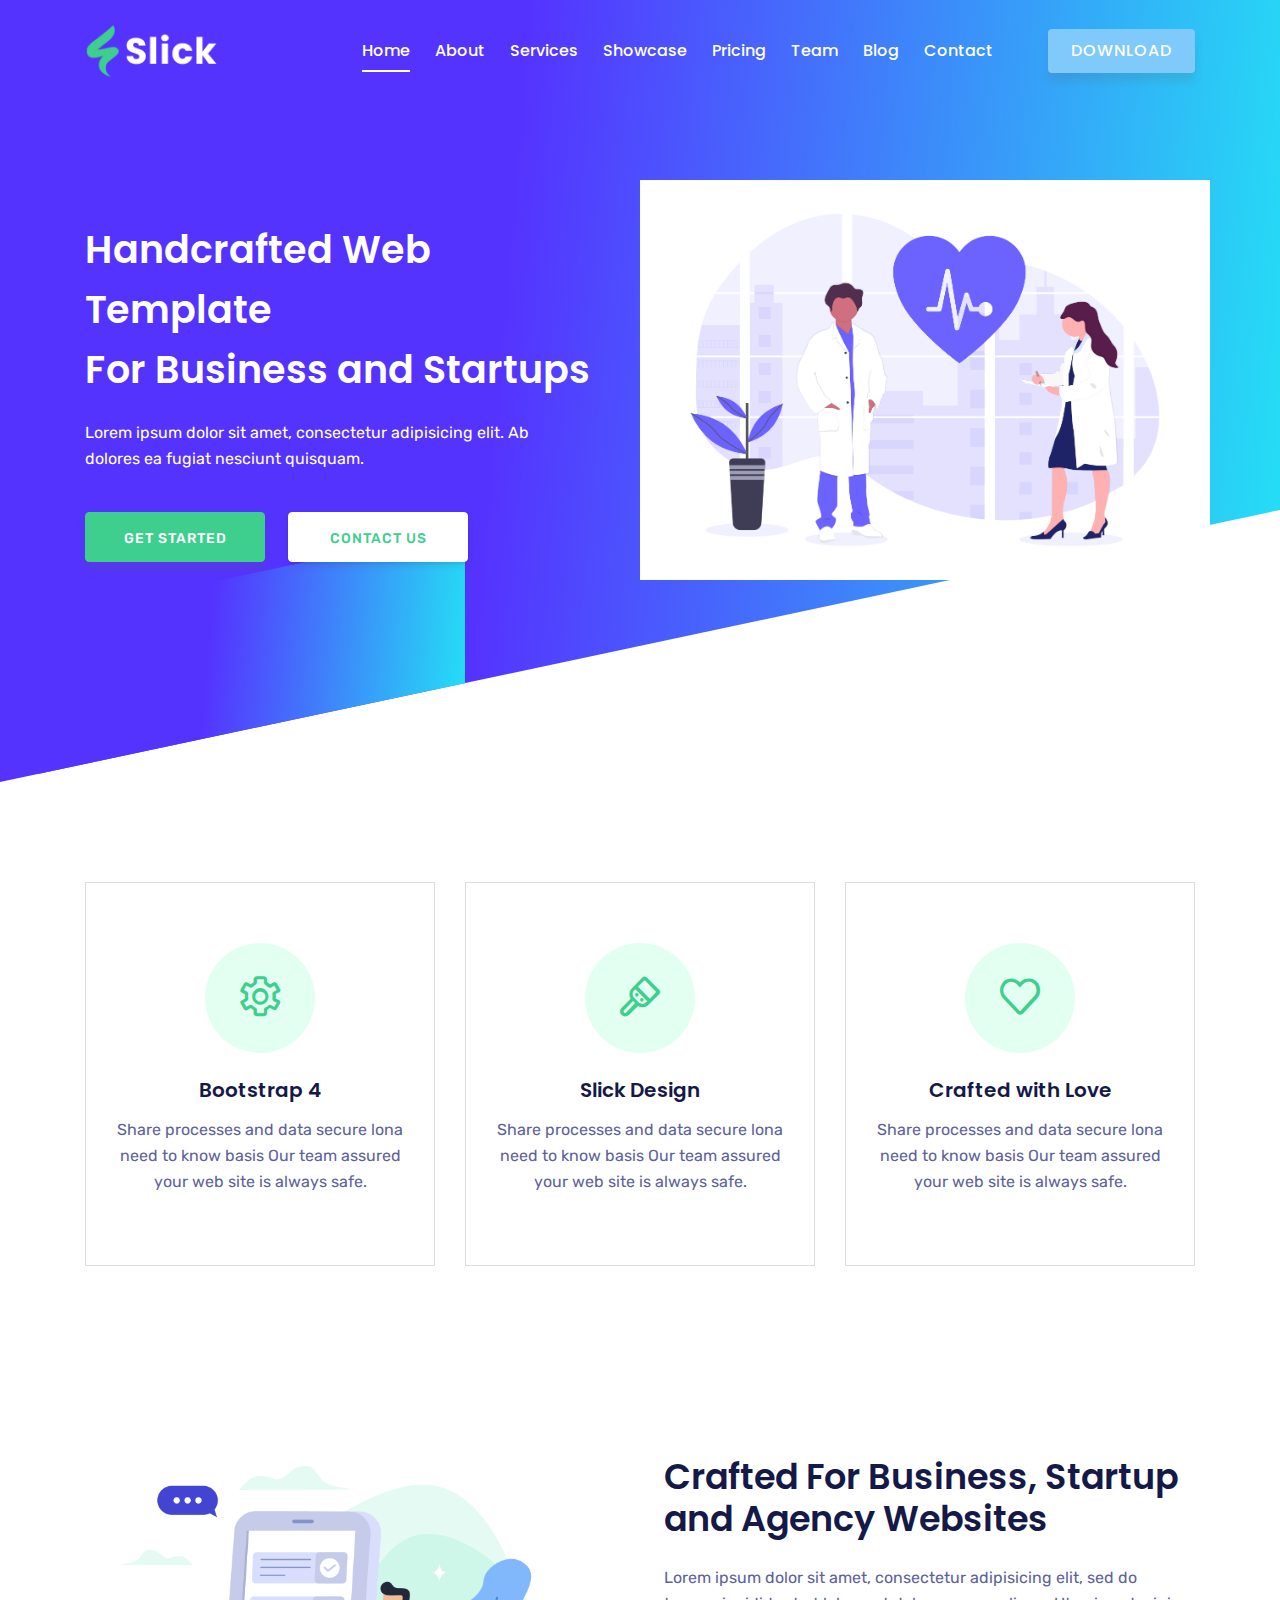
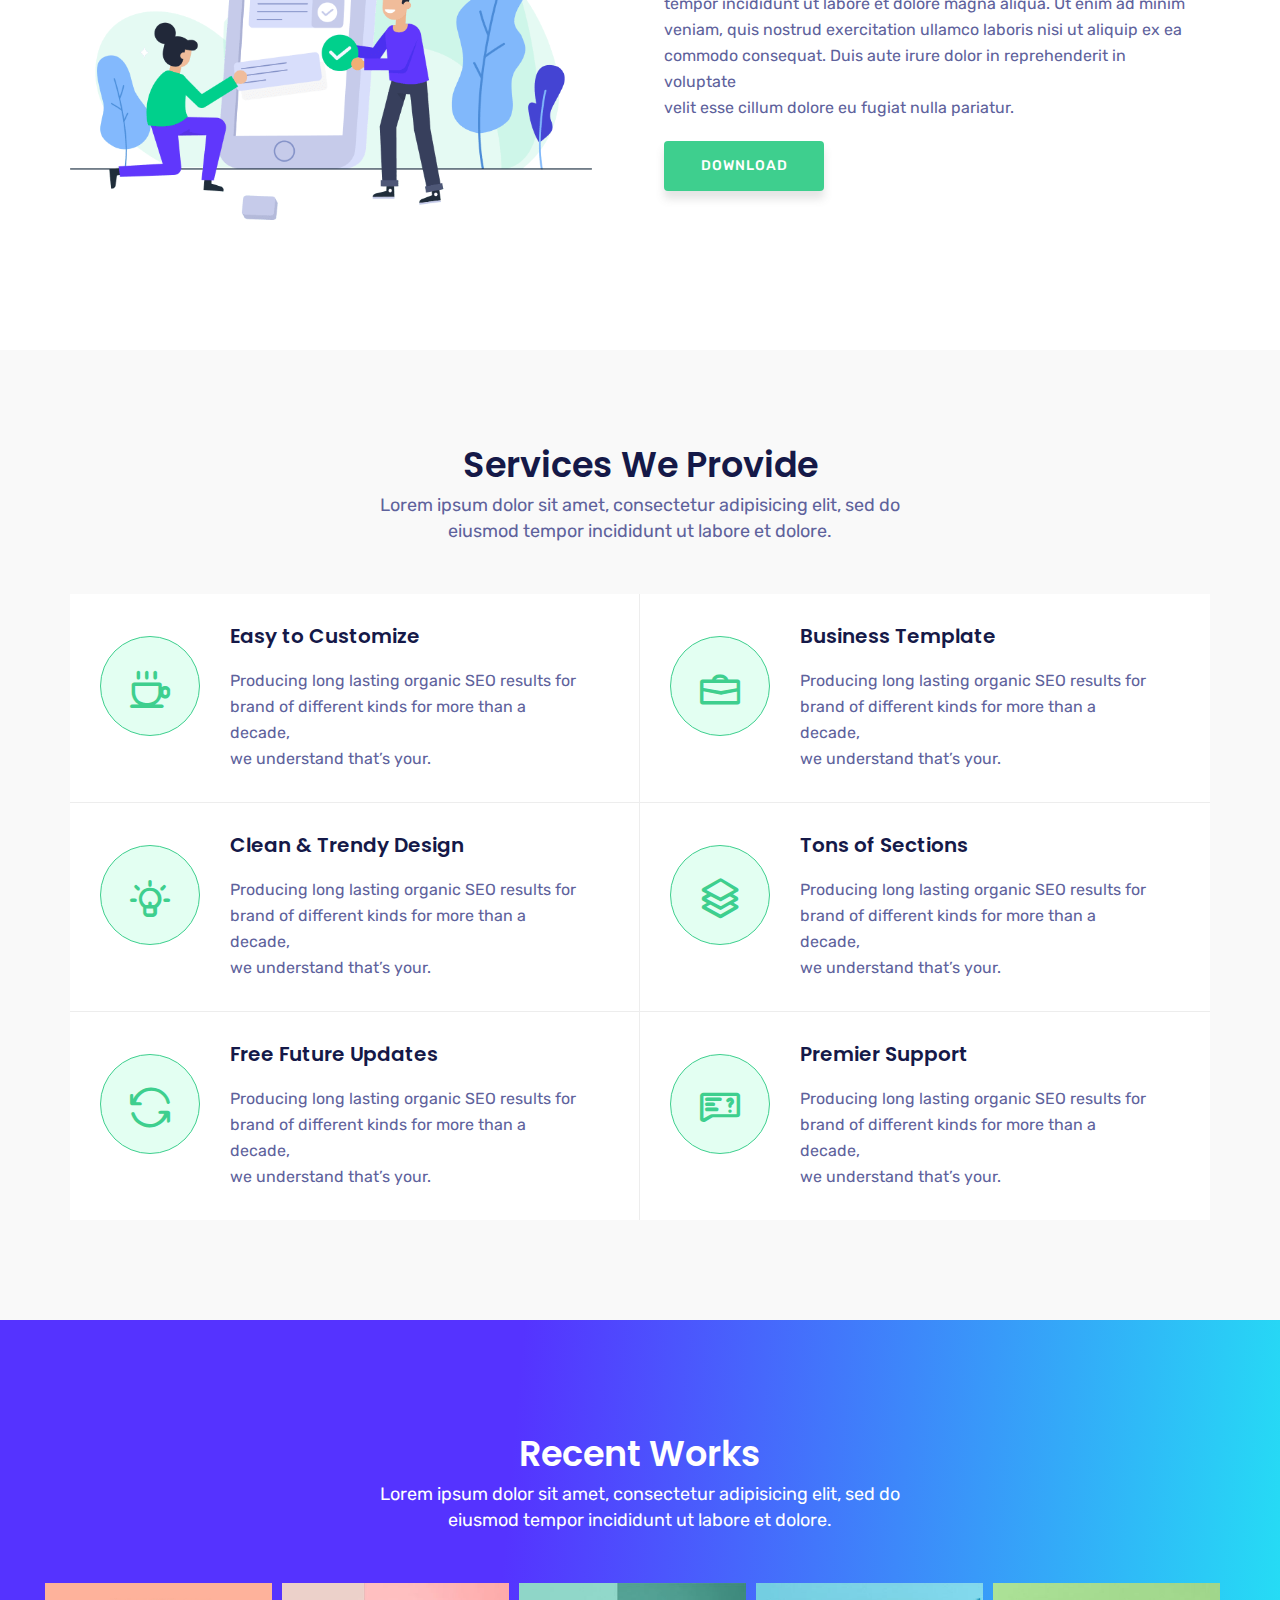
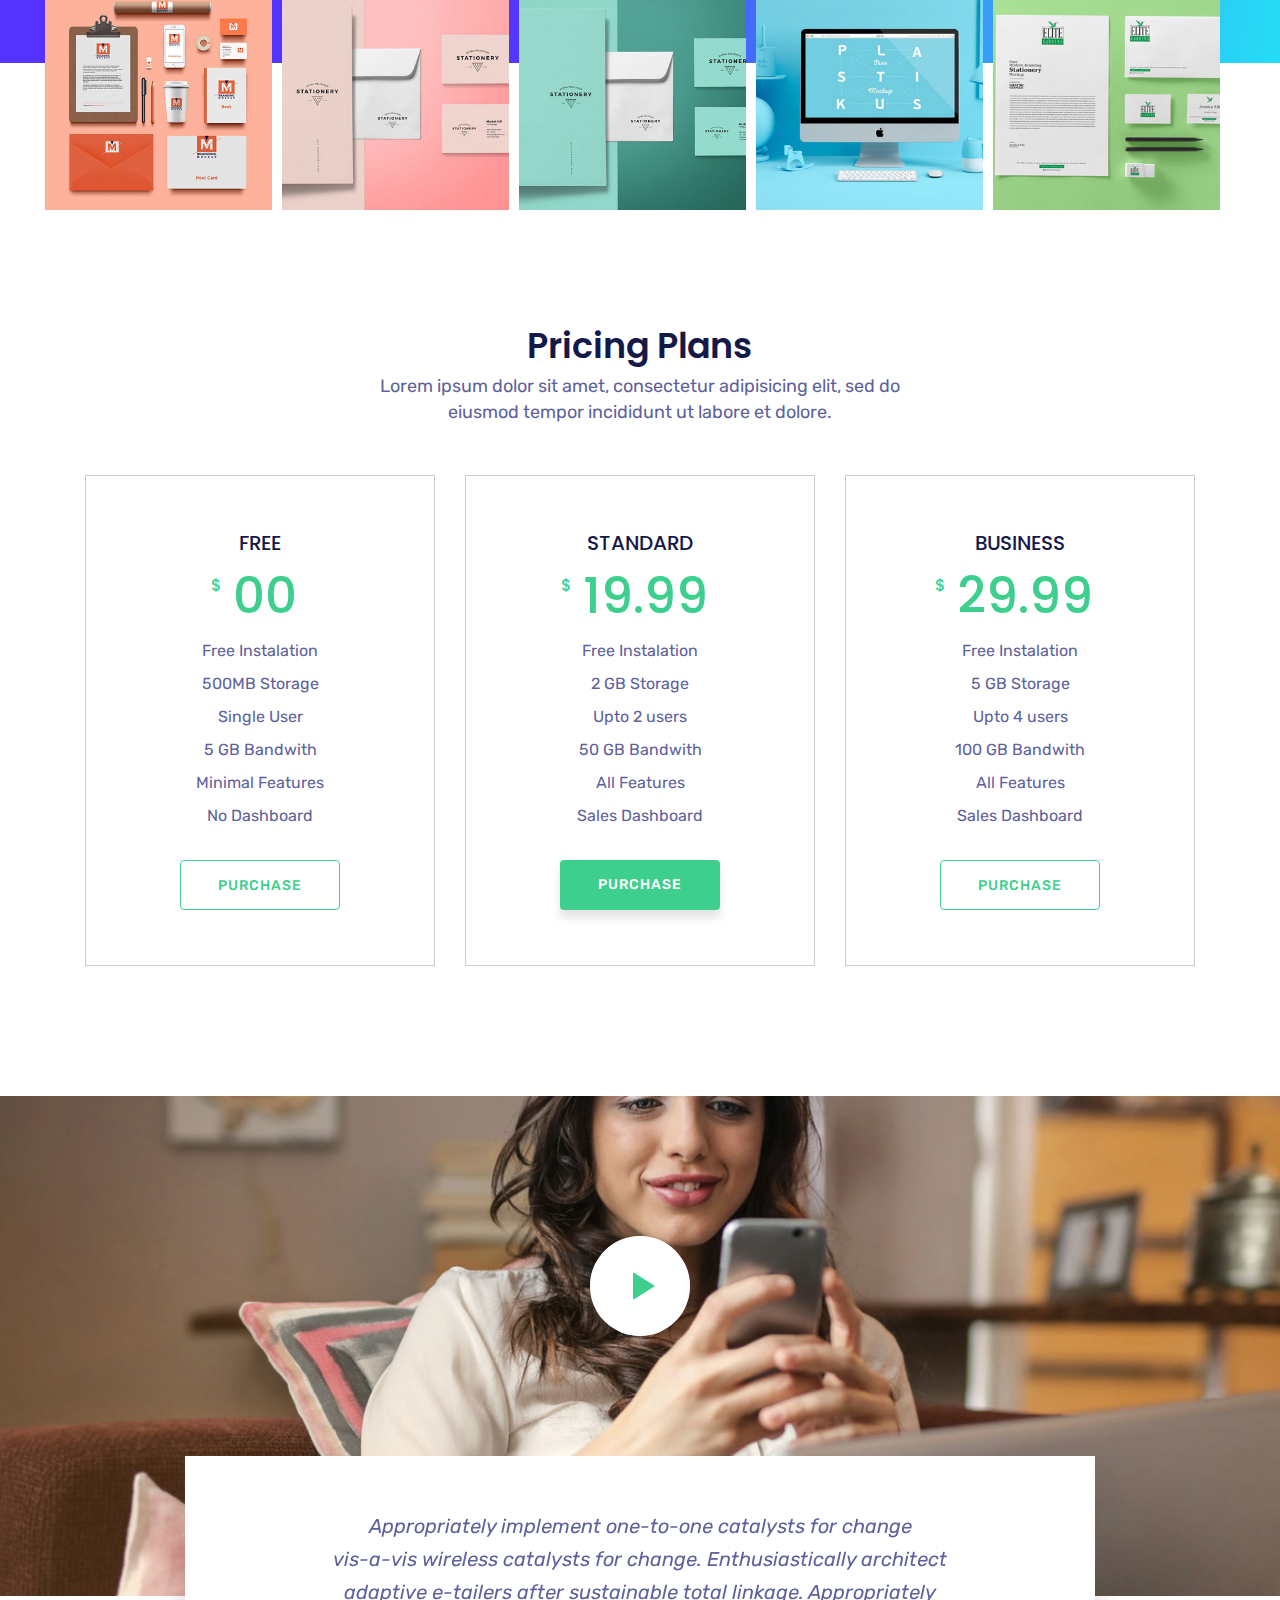
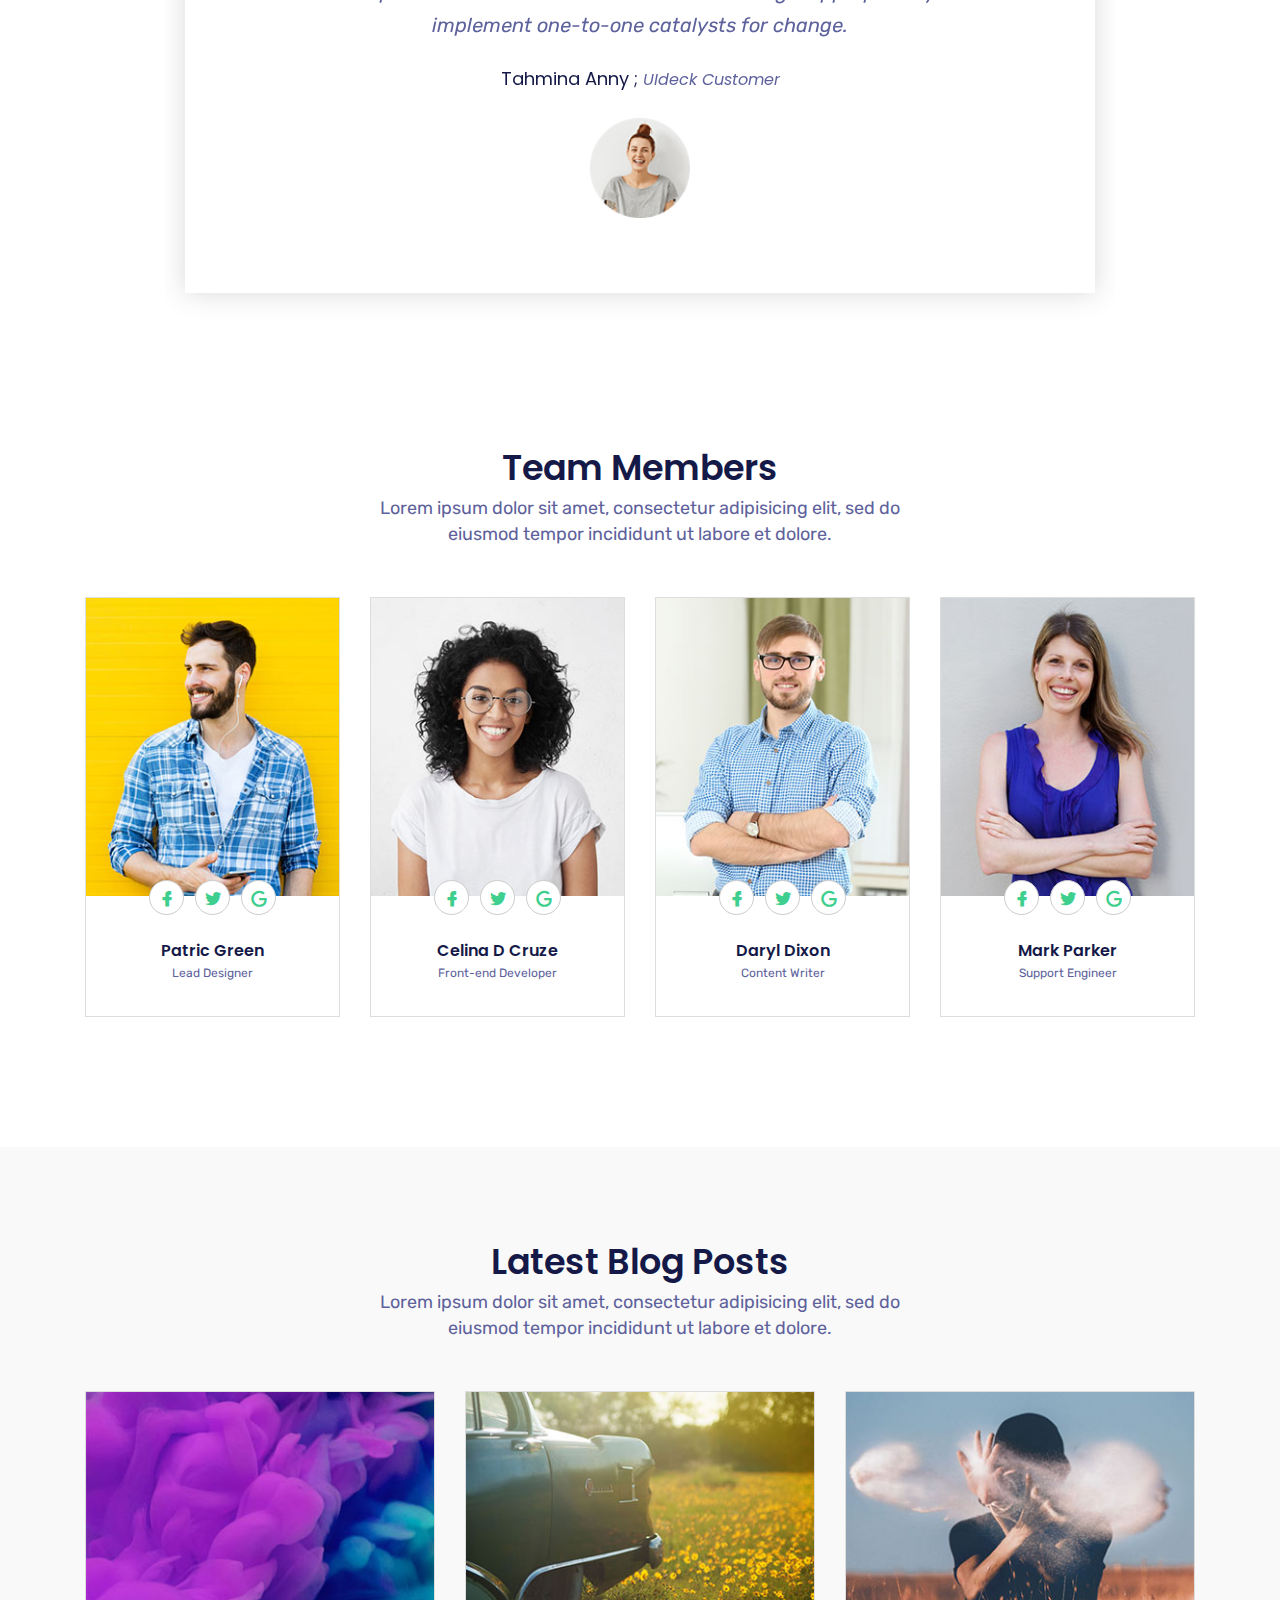
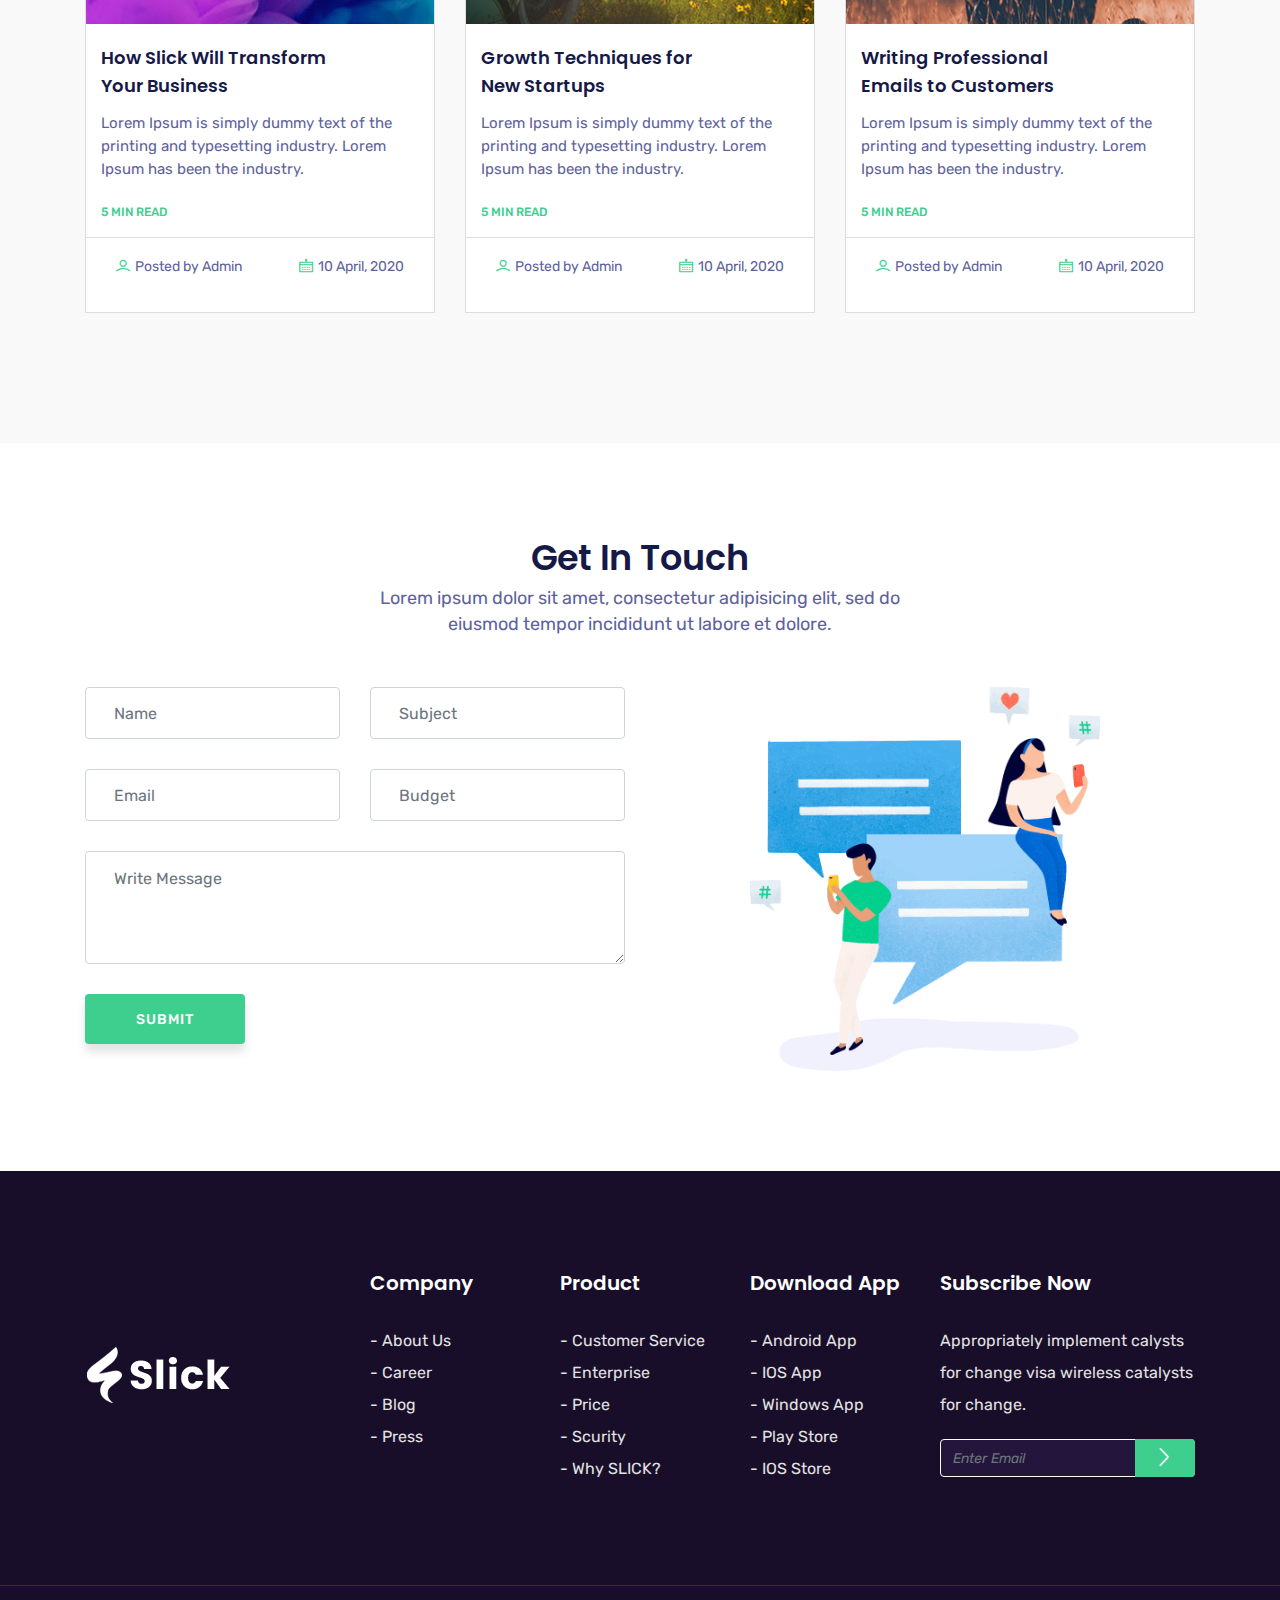
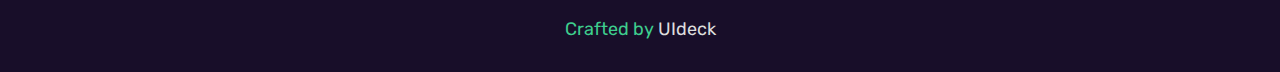
==== commit 9ff0b025: "Testing how fast changes go from VS Code to Github to Hostinger with an image addition (PNG) and cha" ====
--- a/index.html
+++ b/index.html
@@ -103,7 +103,7 @@
           </div>
           <div class="col-lg-6 col-md-12 col-xs-12 p-0">
             <div class="intro-img">
-              <img src="img/intro.png" alt="">
+              <img src="img/temp/medic.png" alt="">
             </div>
           </div>
         </div>
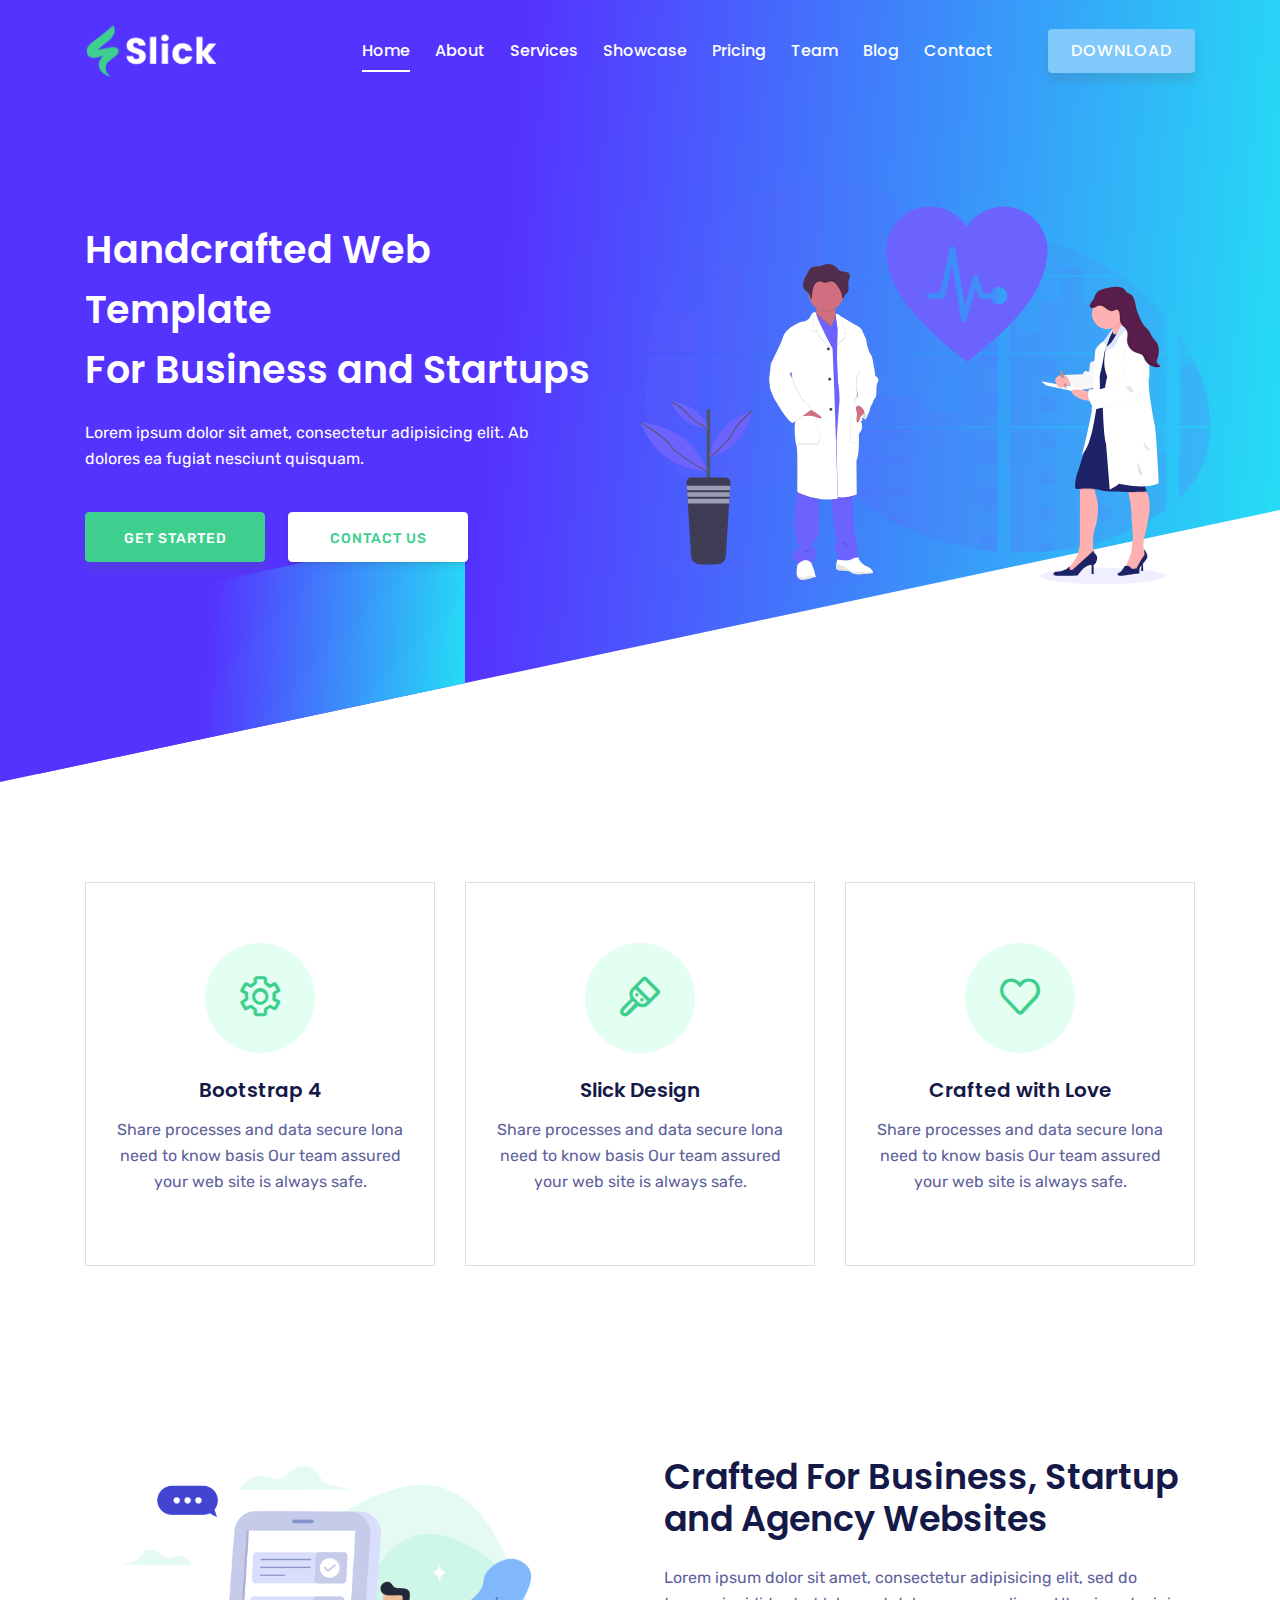
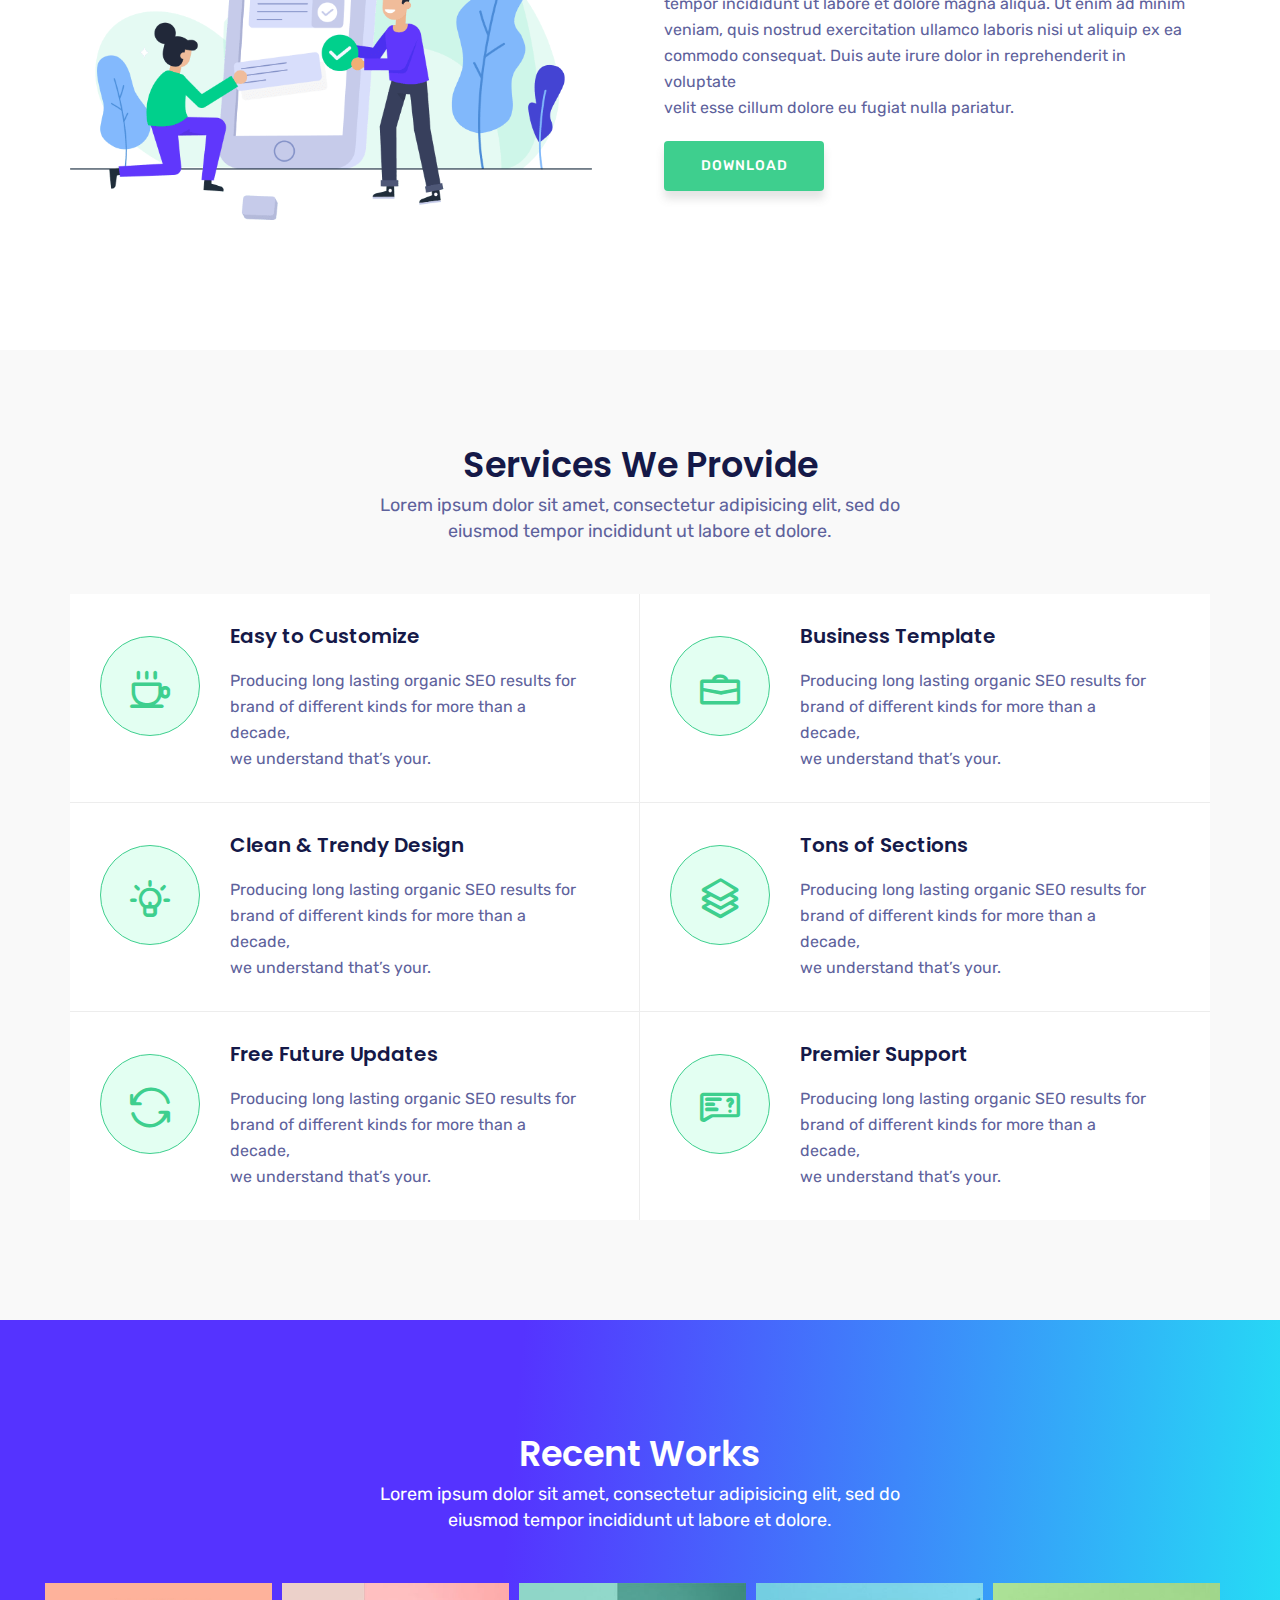
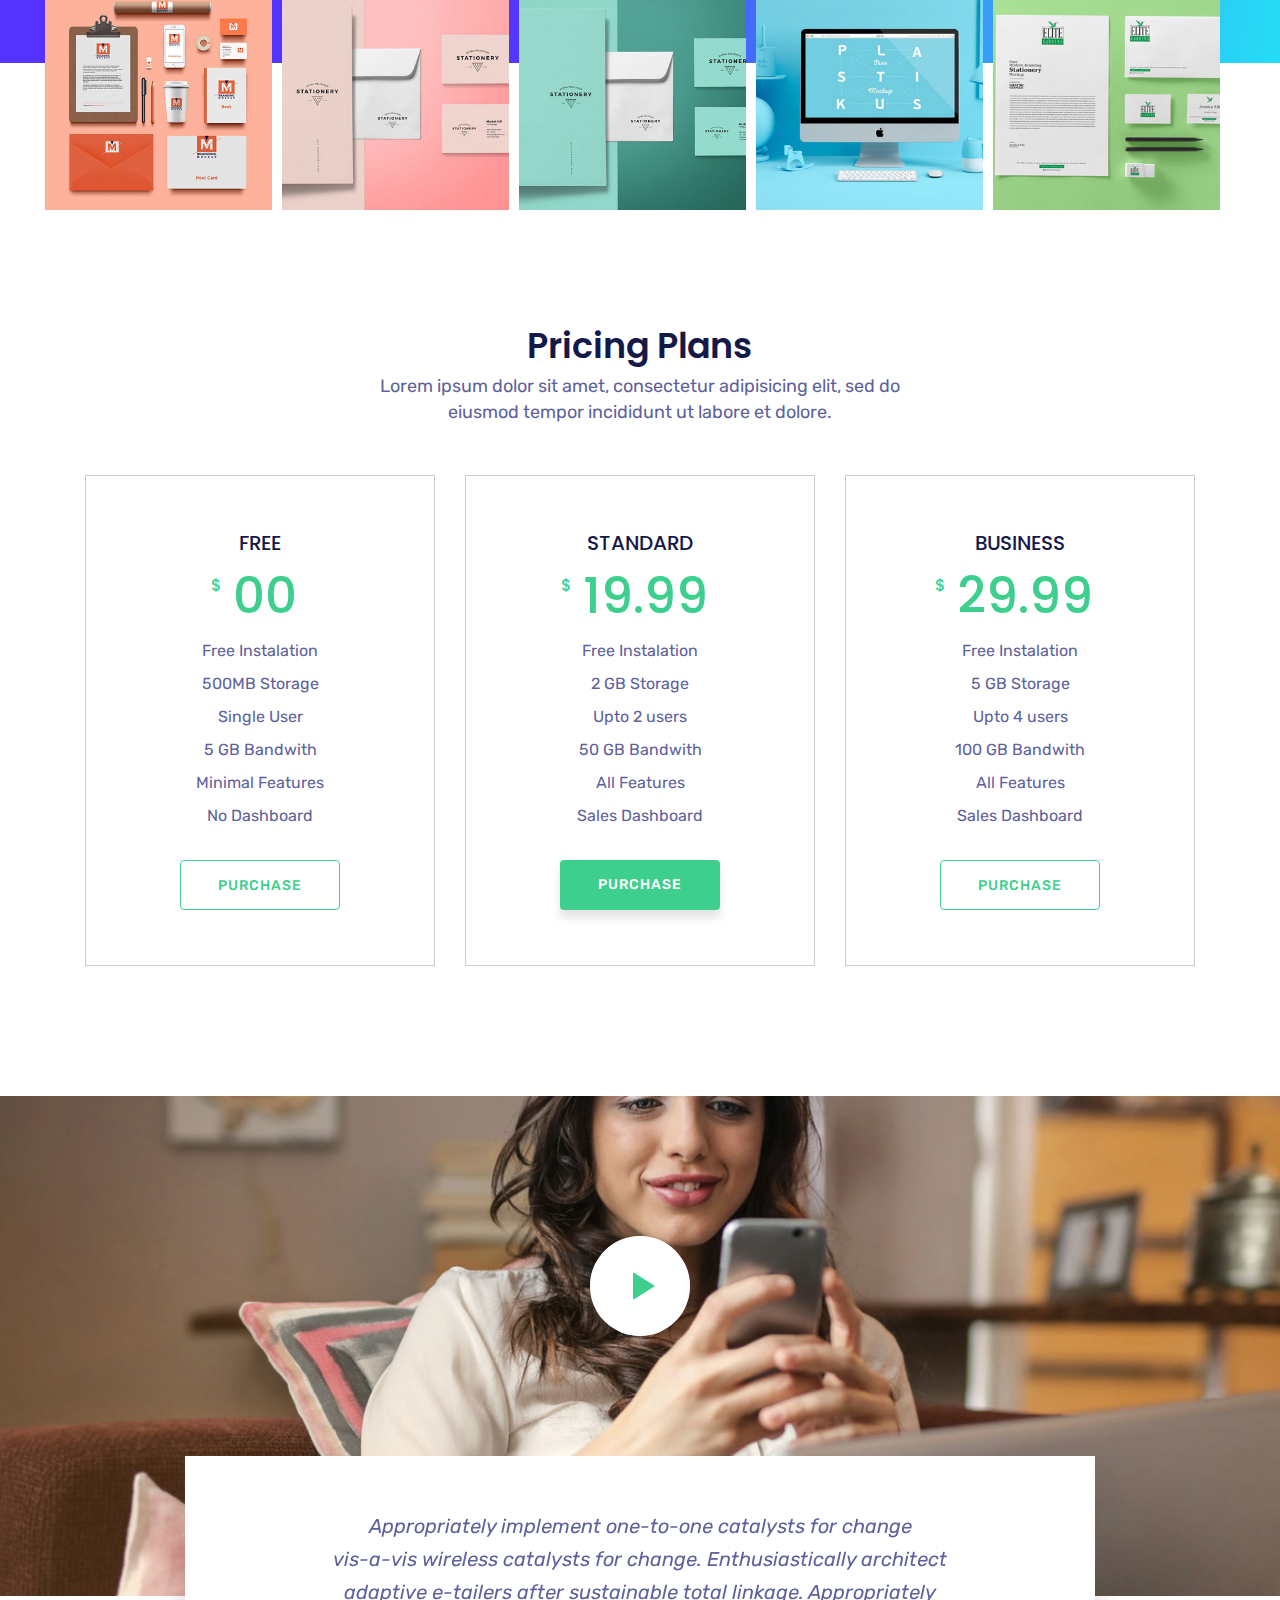
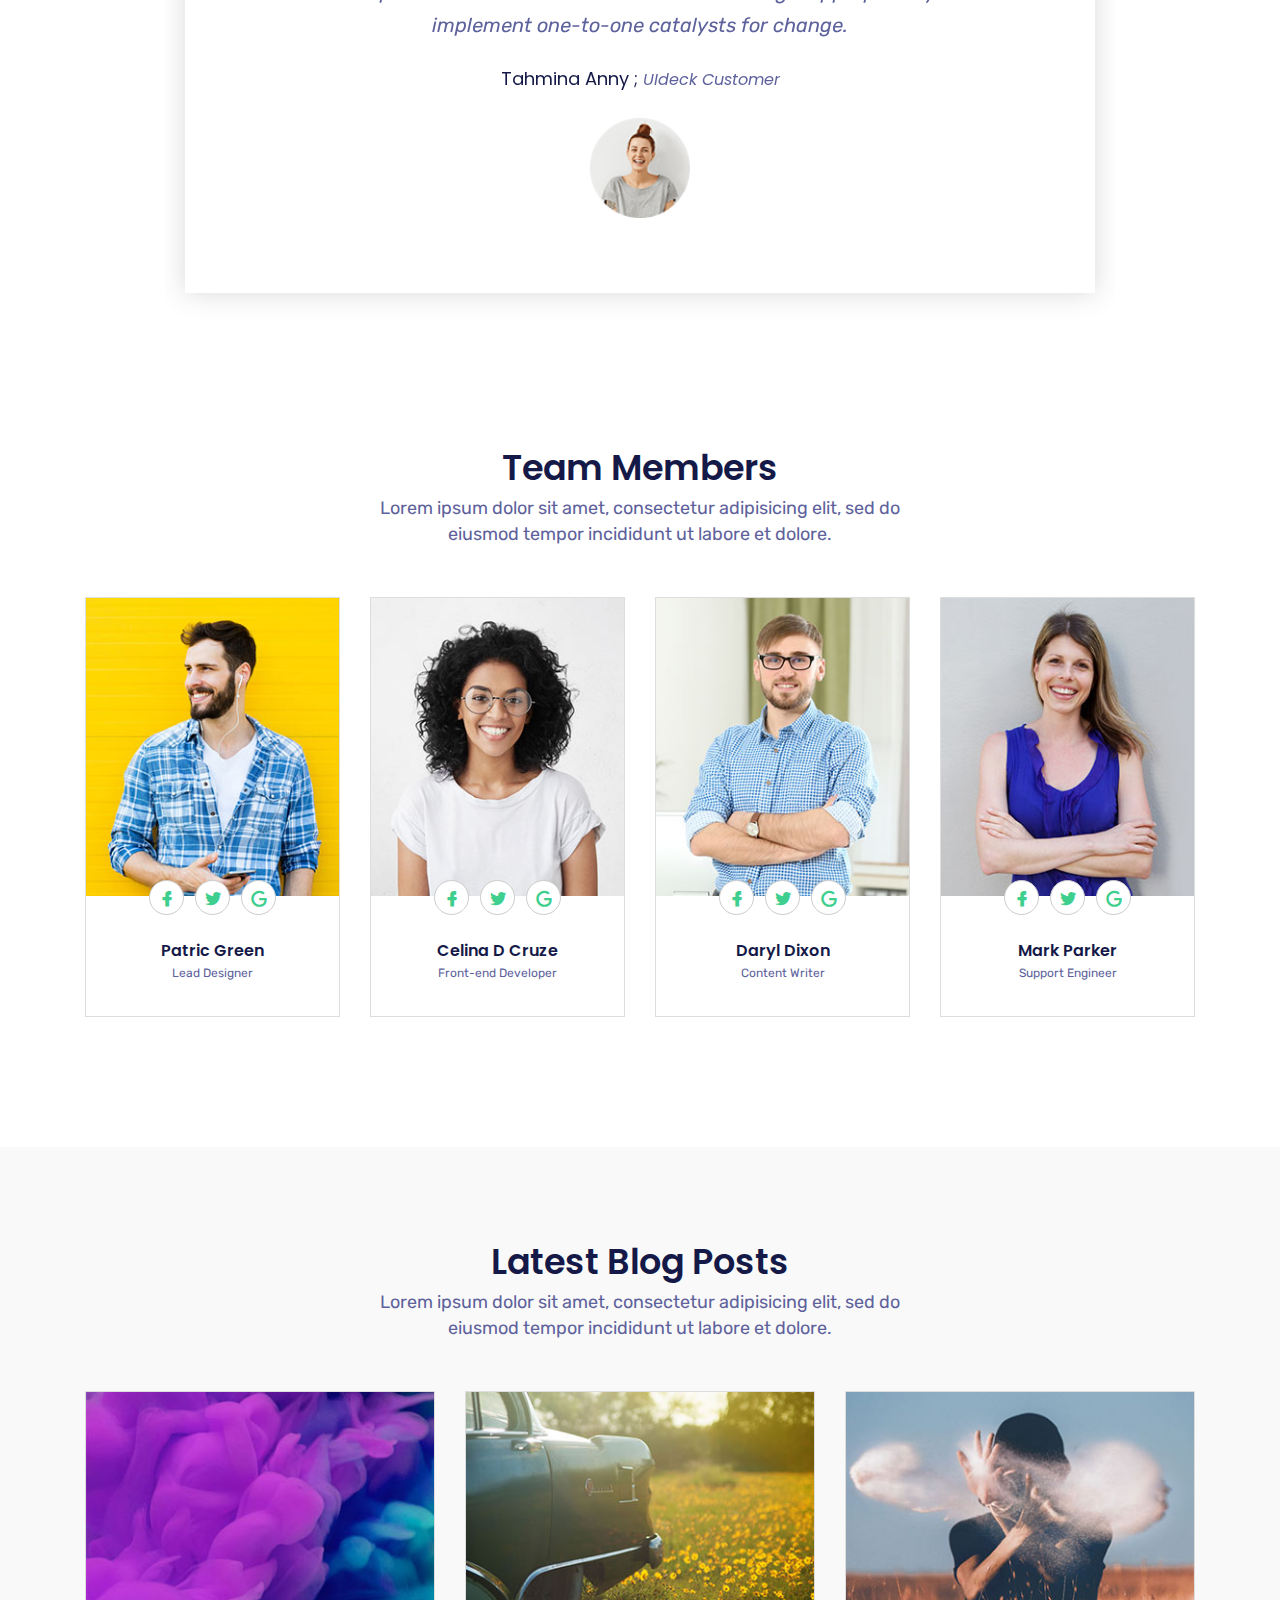
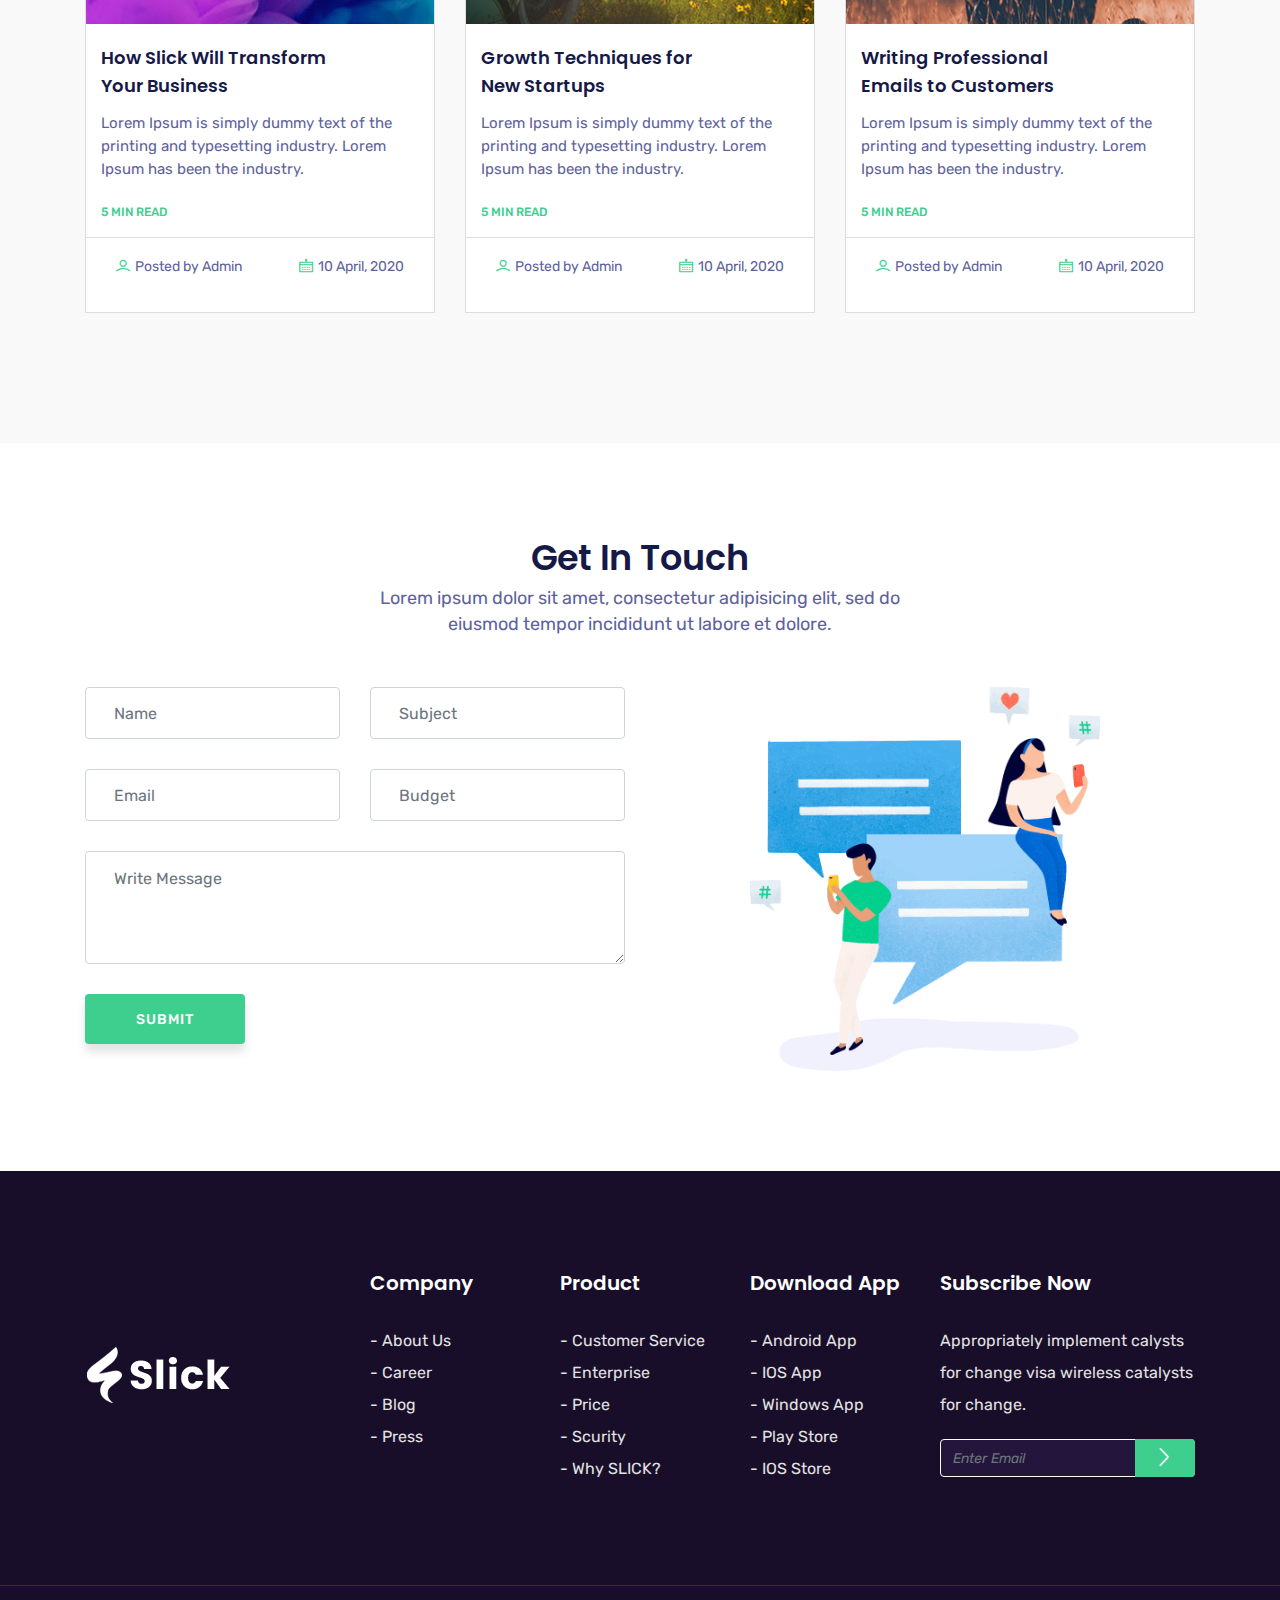
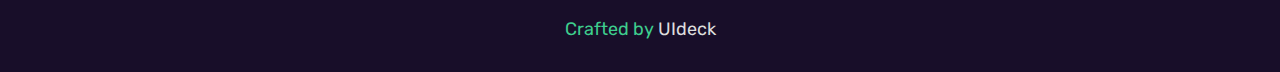
==== commit 974ac71f: "Change medic image to svg" ====
--- a/index.html
+++ b/index.html
@@ -103,7 +103,7 @@
           </div>
           <div class="col-lg-6 col-md-12 col-xs-12 p-0">
             <div class="intro-img">
-              <img src="img/temp/medic.png" alt="">
+              <img src="img/temp/medic.svg" alt="">
             </div>
           </div>
         </div>
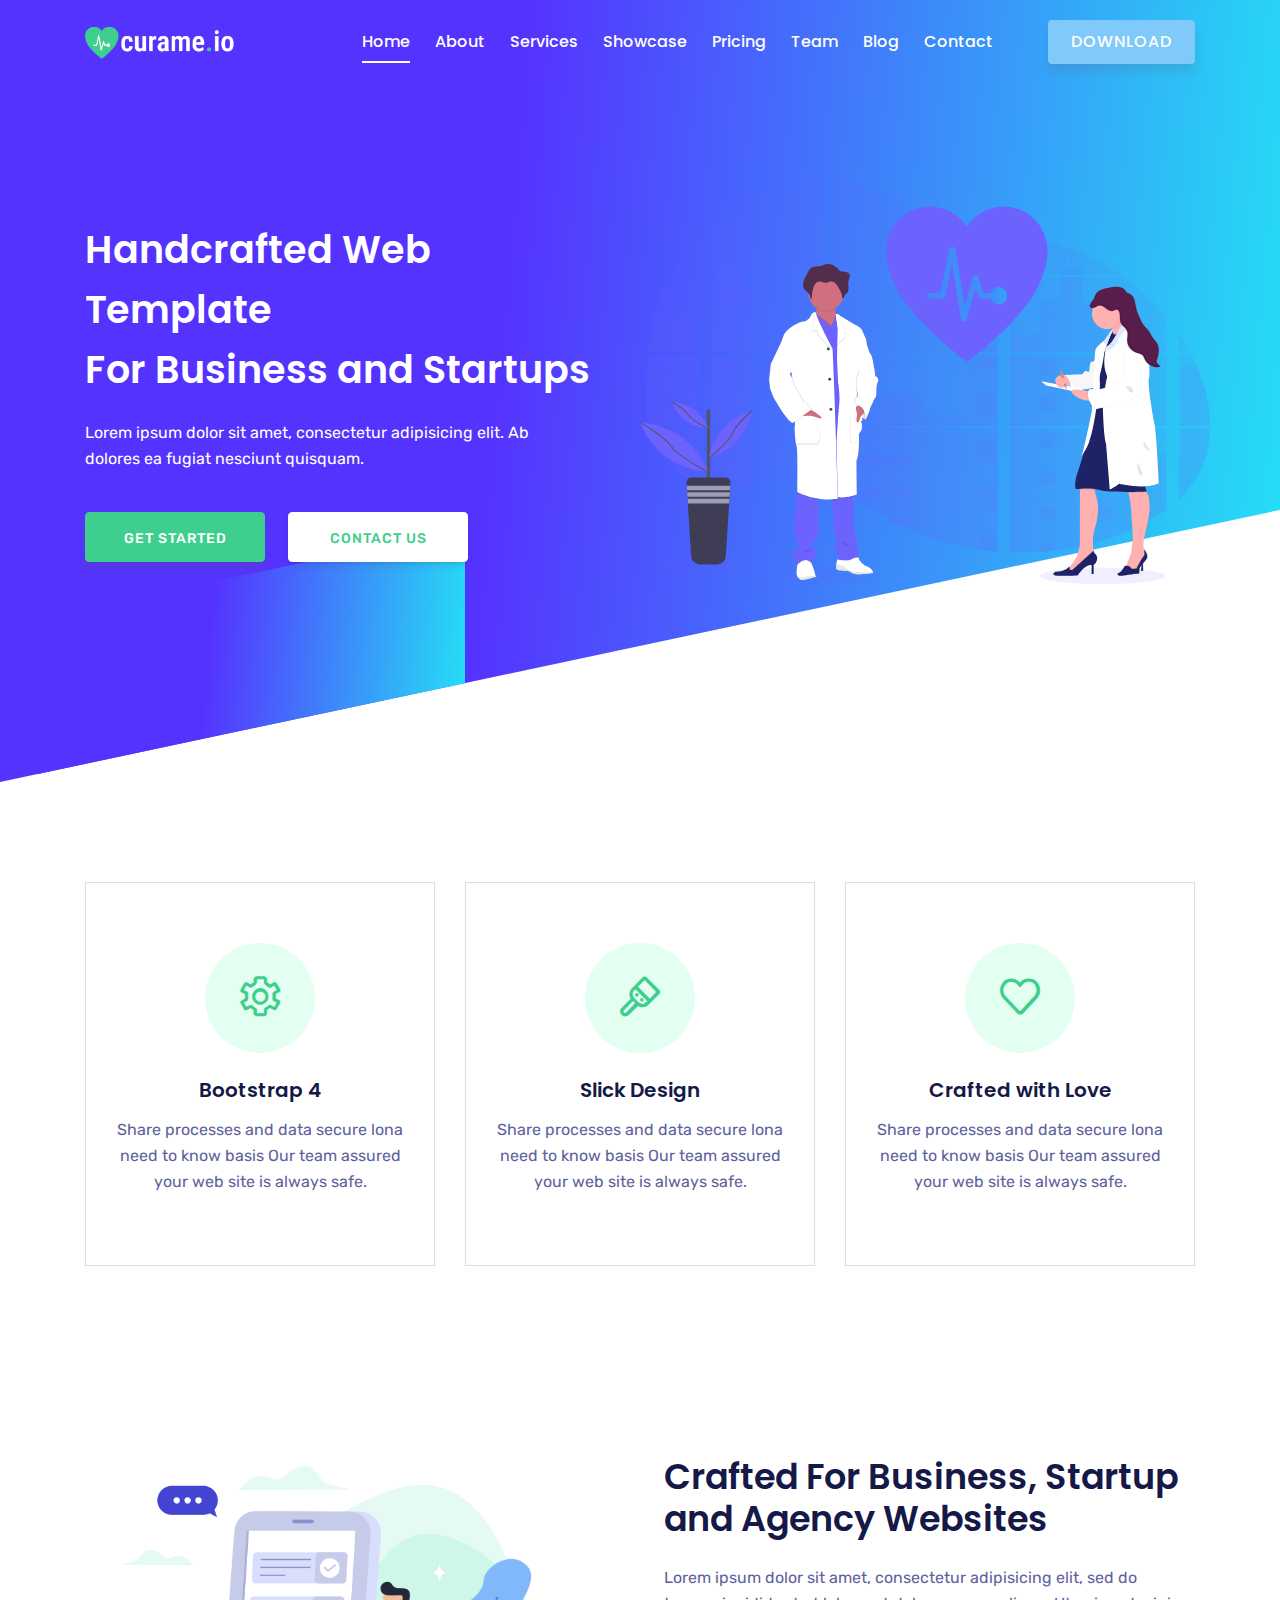
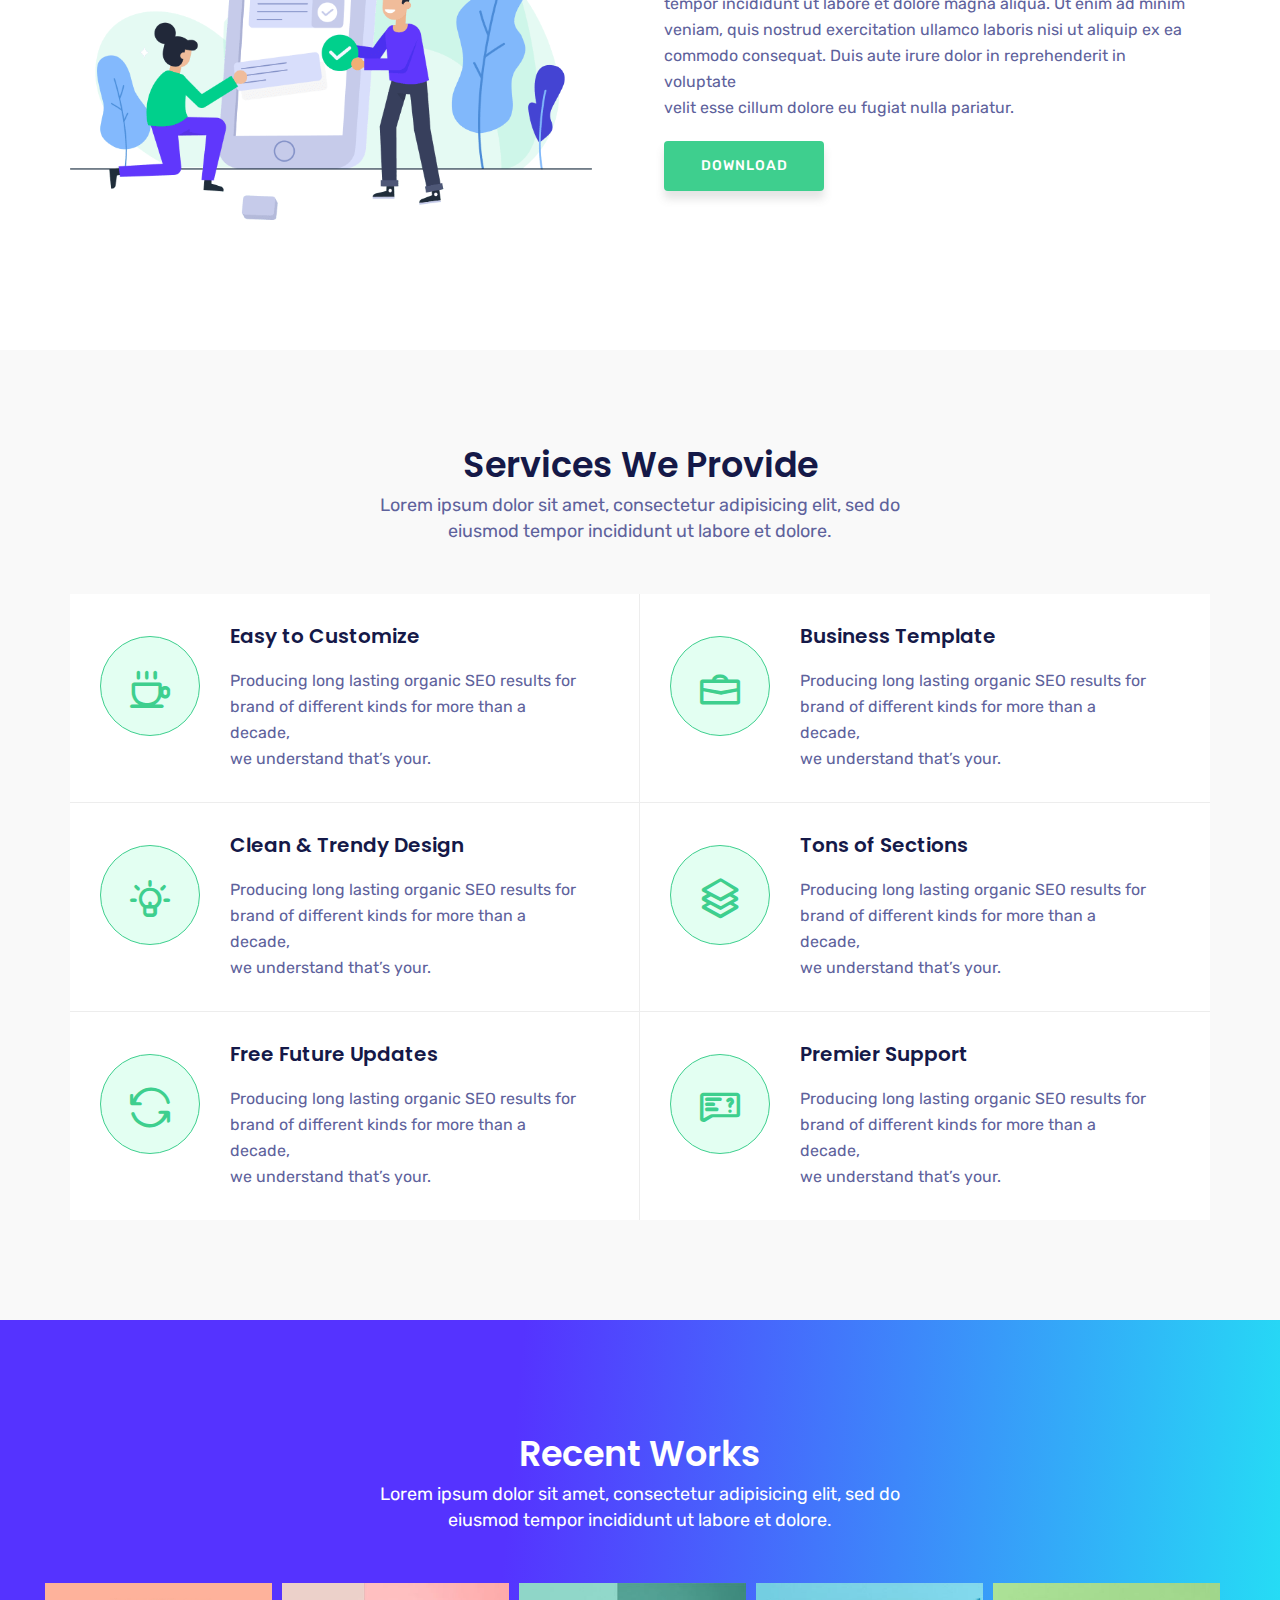
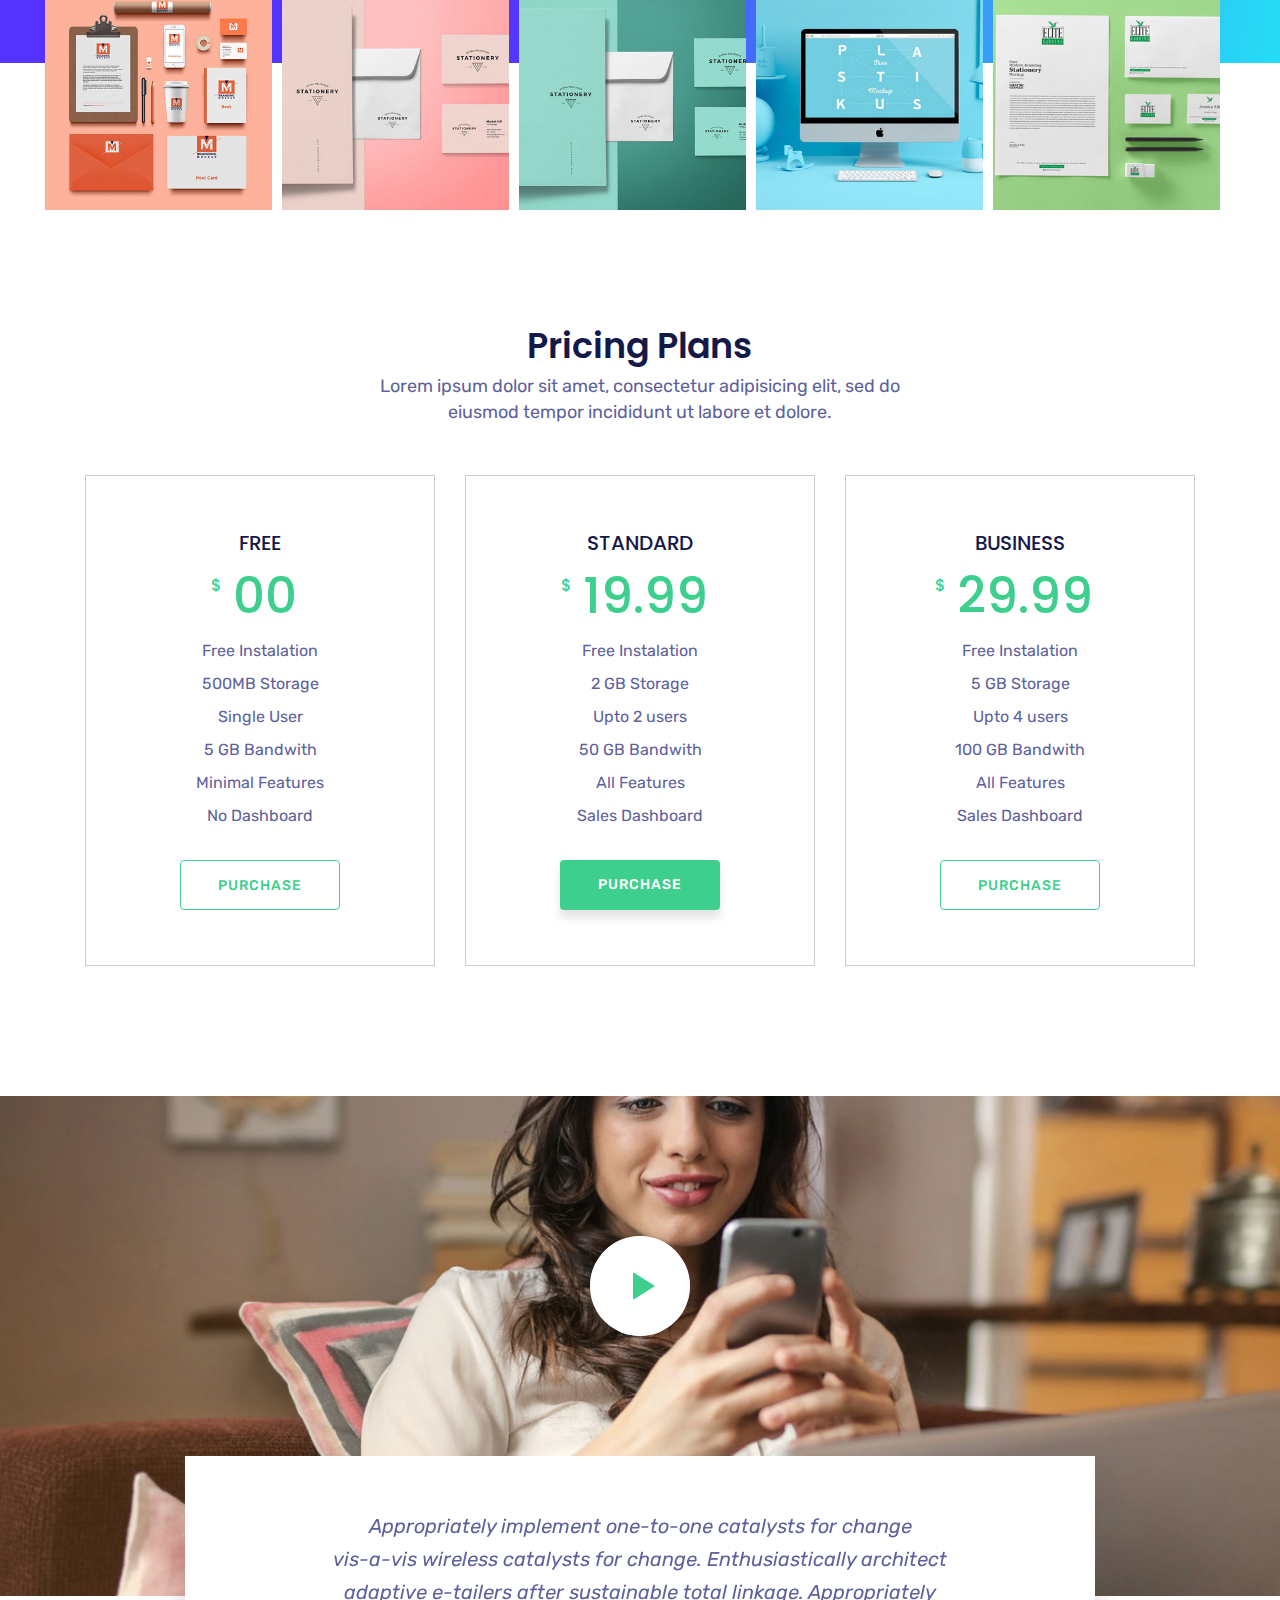
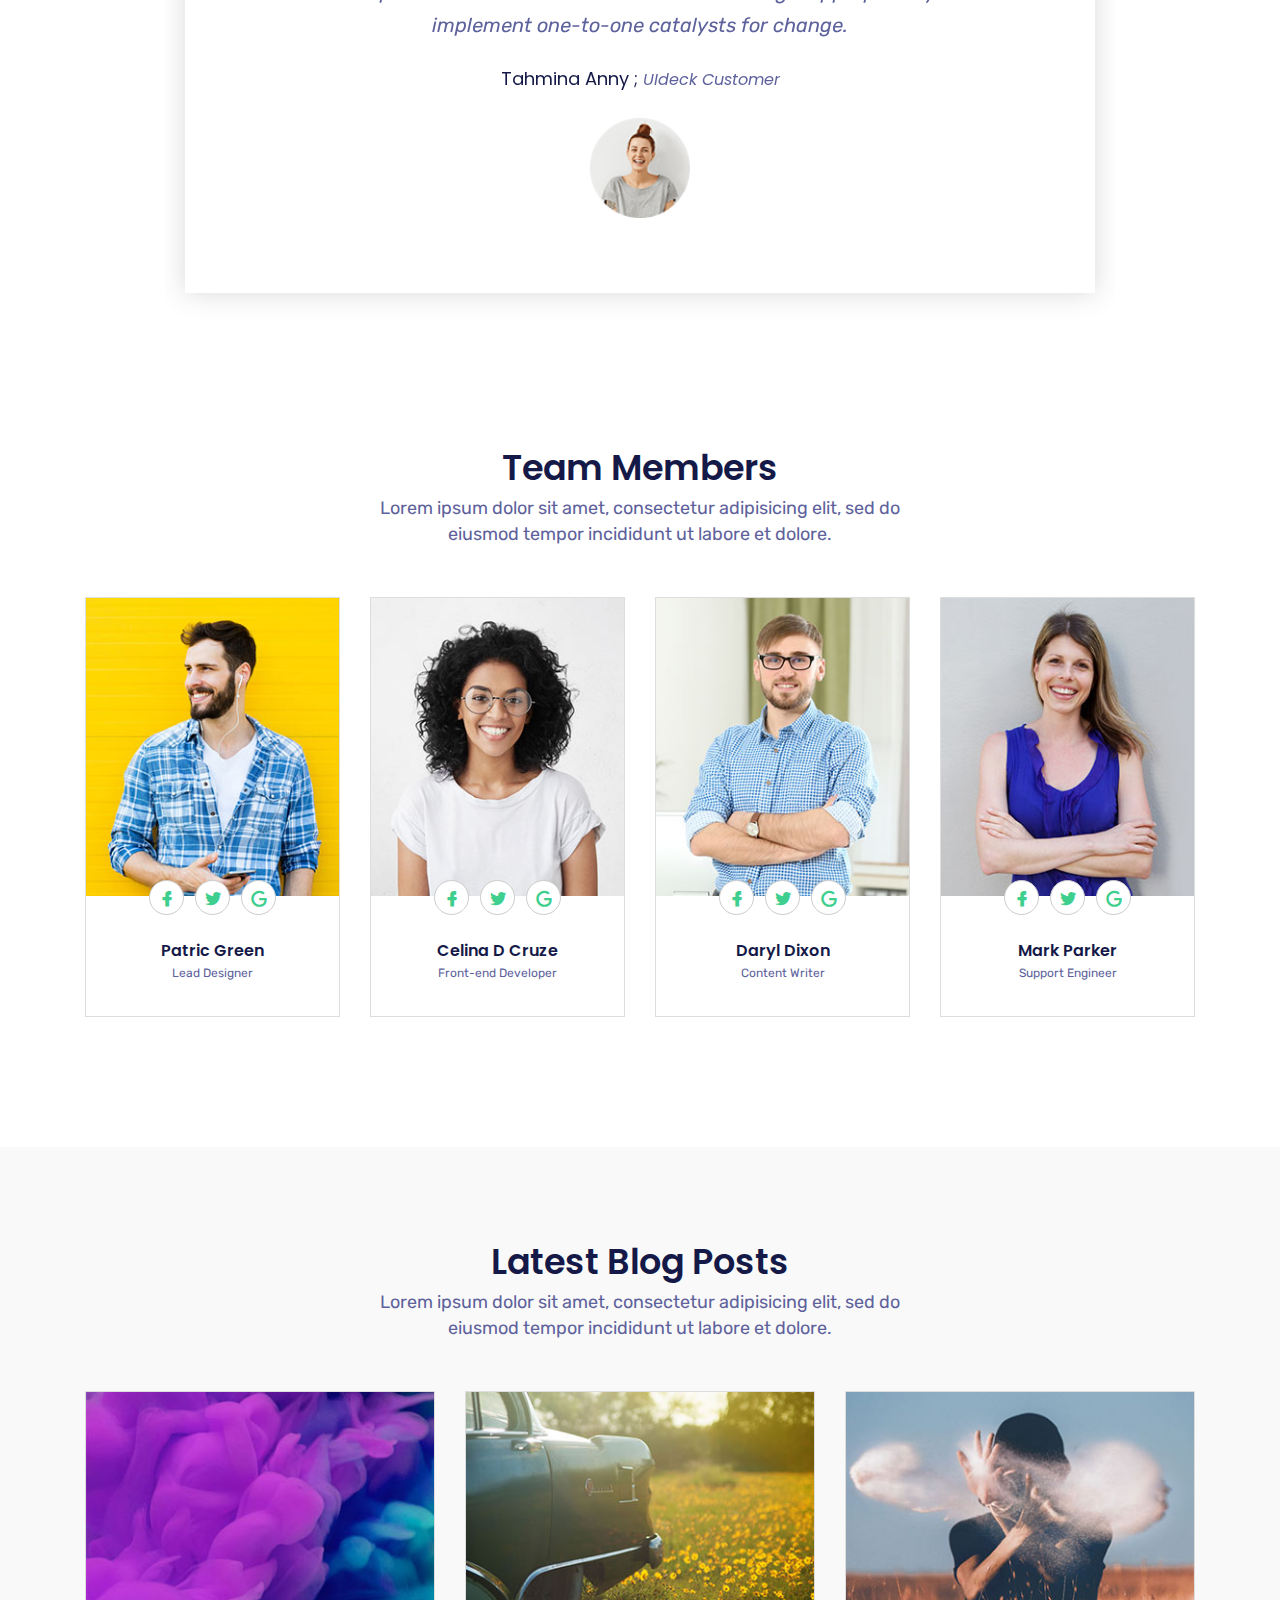
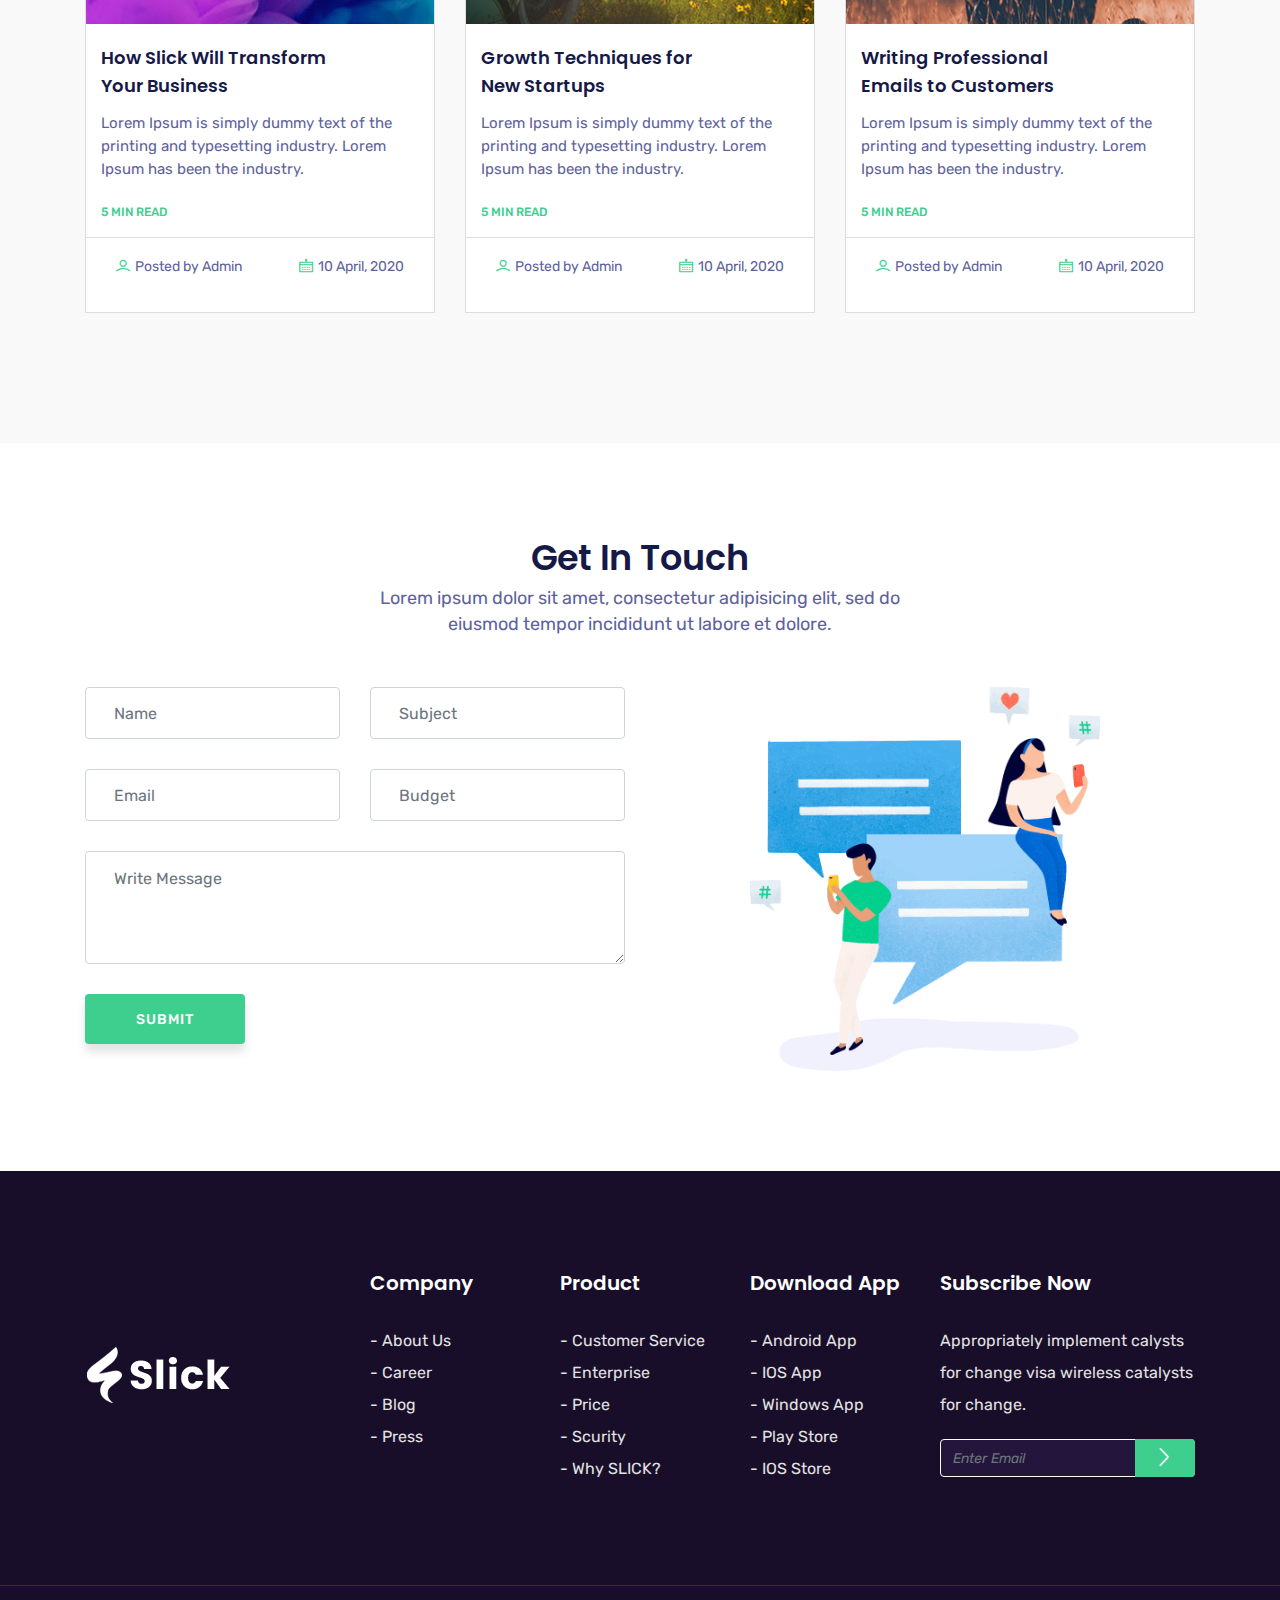
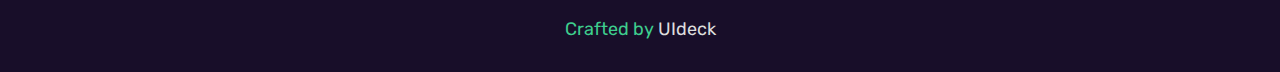
==== commit b282110a: "Changes to index title, favicon and navbar logo" ====
--- a/index.html
+++ b/index.html
@@ -8,9 +8,9 @@
   <meta name="keywords" content="Bootstrap, Landing page, Template, Business, Service">
   <meta name="viewport" content="width=device-width, initial-scale=1, maximum-scale=1">
   <meta name="author" content="Grayrids">
-  <title>Slick - Bootstrap 4 Template</title>
+  <title>Inicio</title>
   <!--====== Favicon Icon ======-->
-  <link rel="shortcut icon" href="img/2.png" type="image/png">
+  <link rel="shortcut icon" href="img/favicon.png" type="image/png">
   <!-- Bootstrap CSS -->
   <link rel="stylesheet" href="css/bootstrap-4.5.0.min.css">
   <link rel="stylesheet" href="css/animate.css">
@@ -39,7 +39,7 @@
           <div class="col-lg-12">
             <nav class="navbar navbar-expand-lg">
               <a class="navbar-brand" href="index.html">
-                <img src="img/logo.png" alt="Logo">
+                <img src="img/logo-1.png" alt="Logo">
               </a>
               <button class="navbar-toggler" type="button" data-toggle="collapse" data-target="#navbarSupportedContent"
                 aria-controls="navbarSupportedContent" aria-expanded="false" aria-label="Toggle navigation">
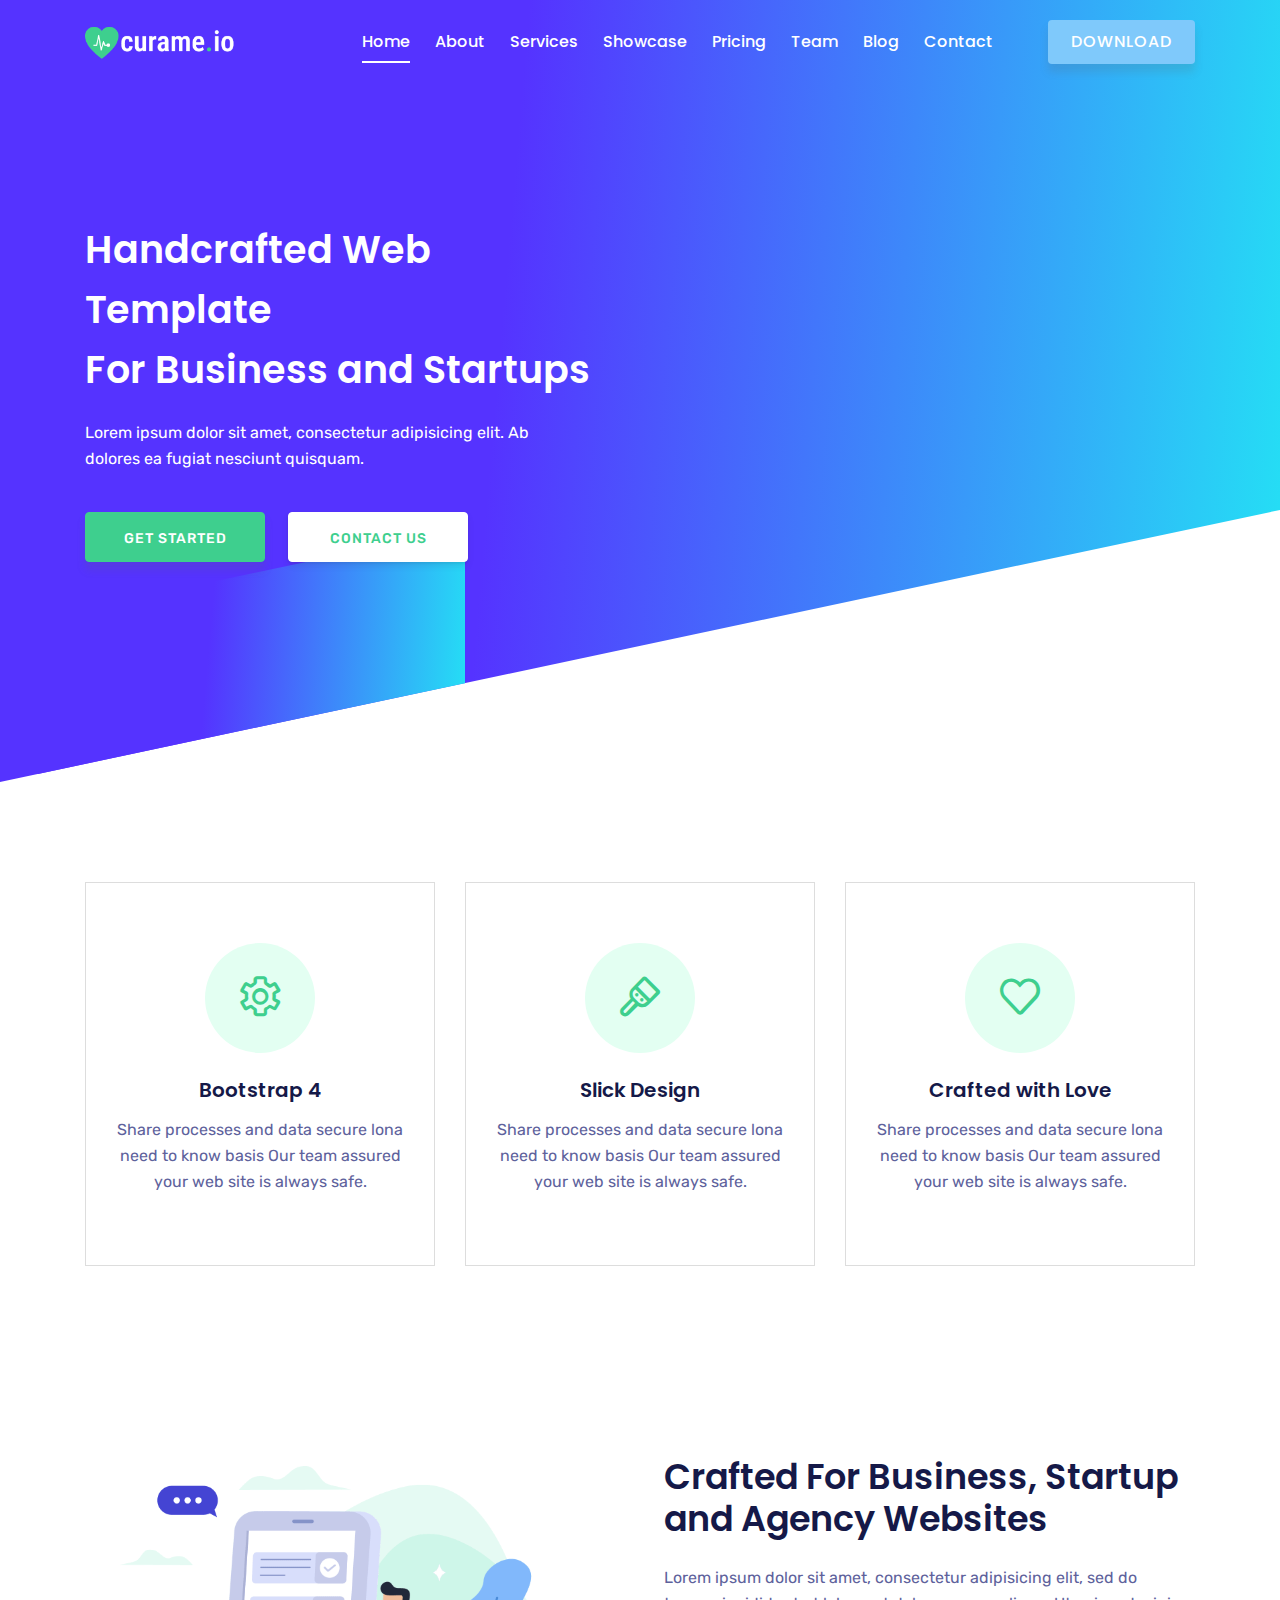
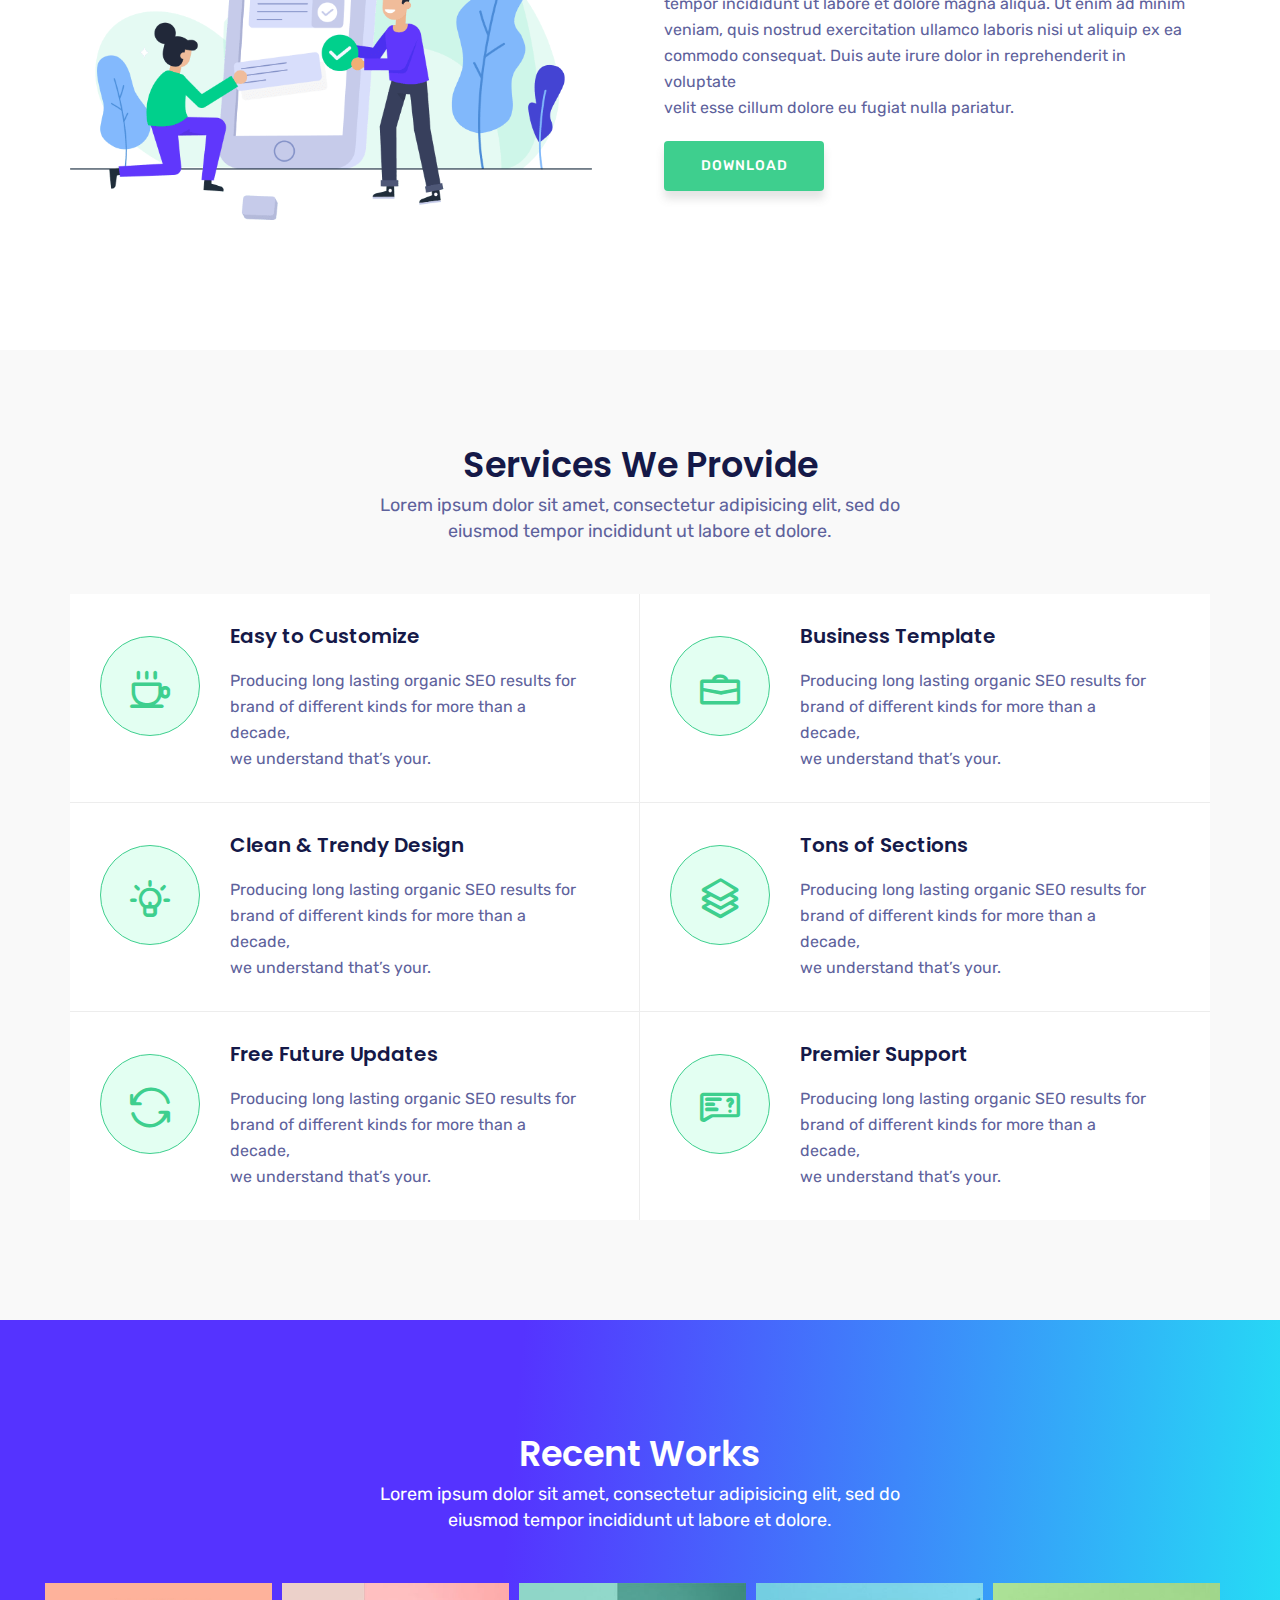
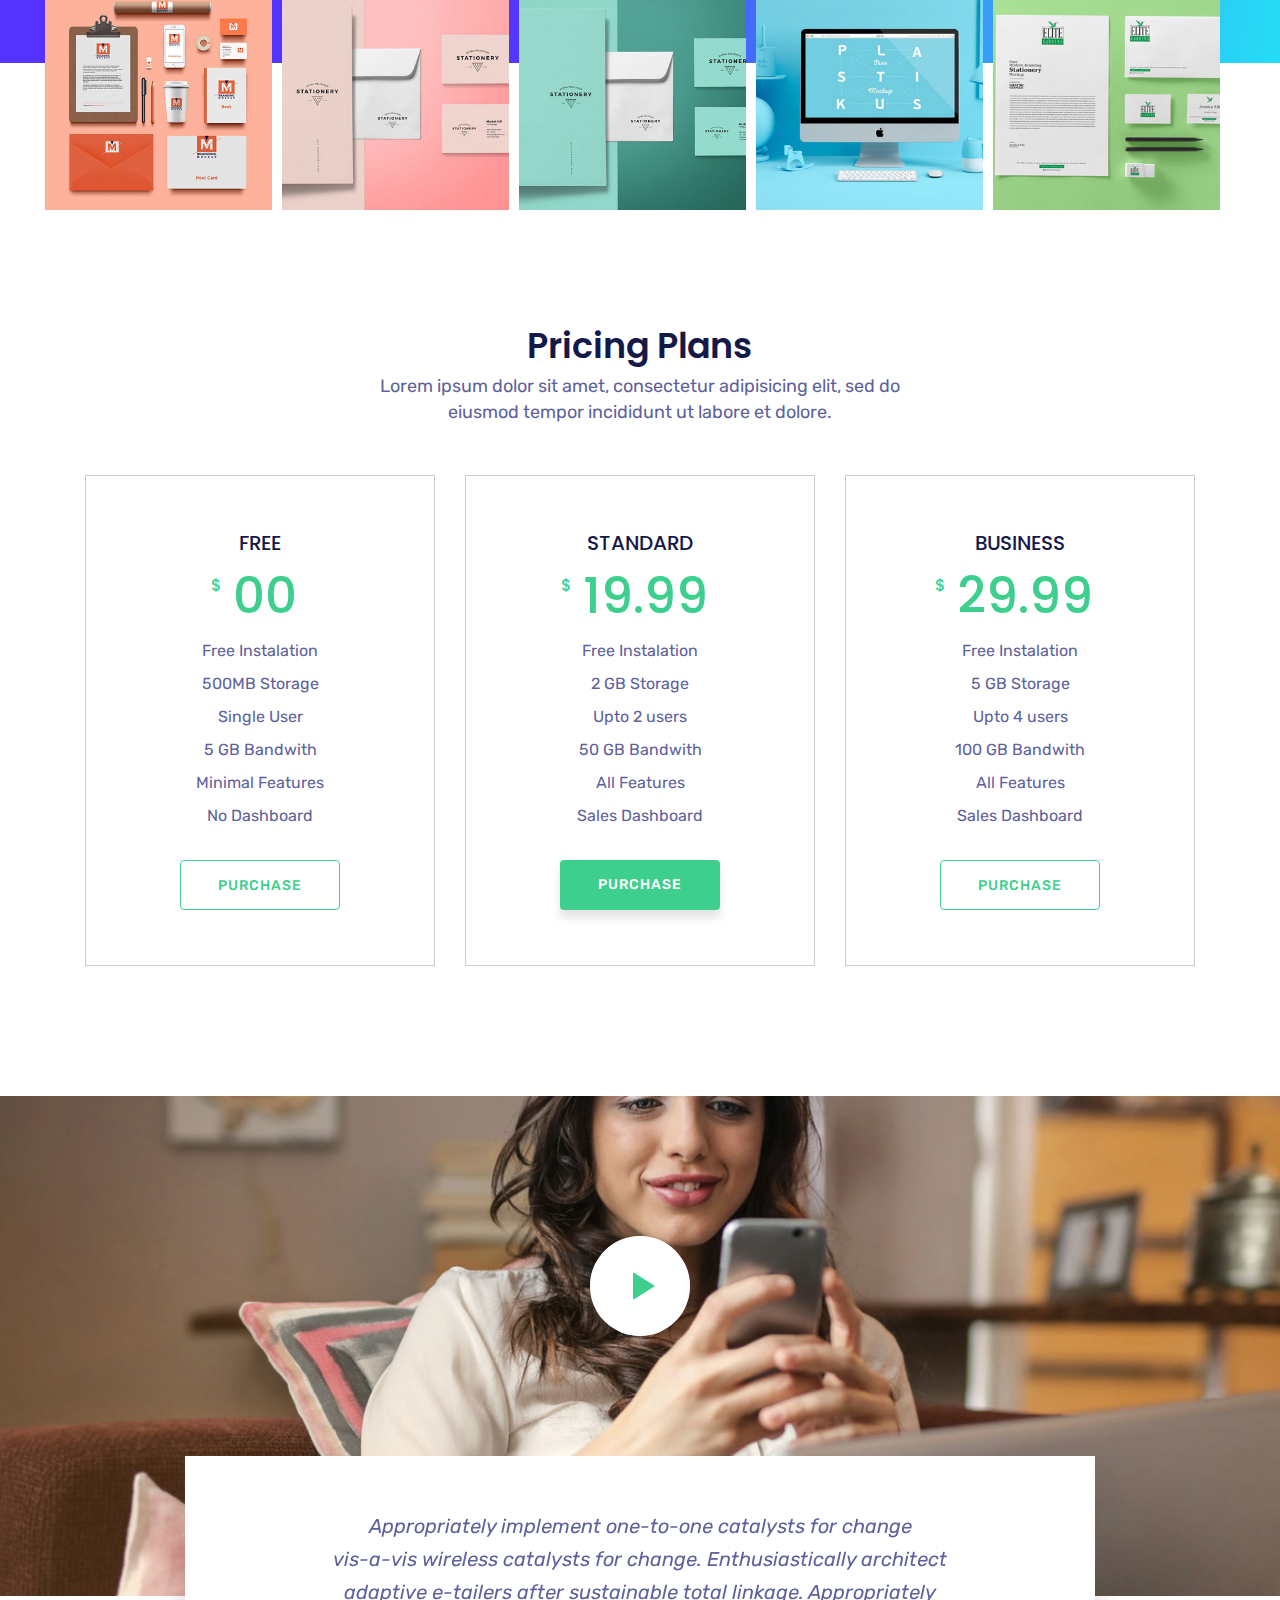
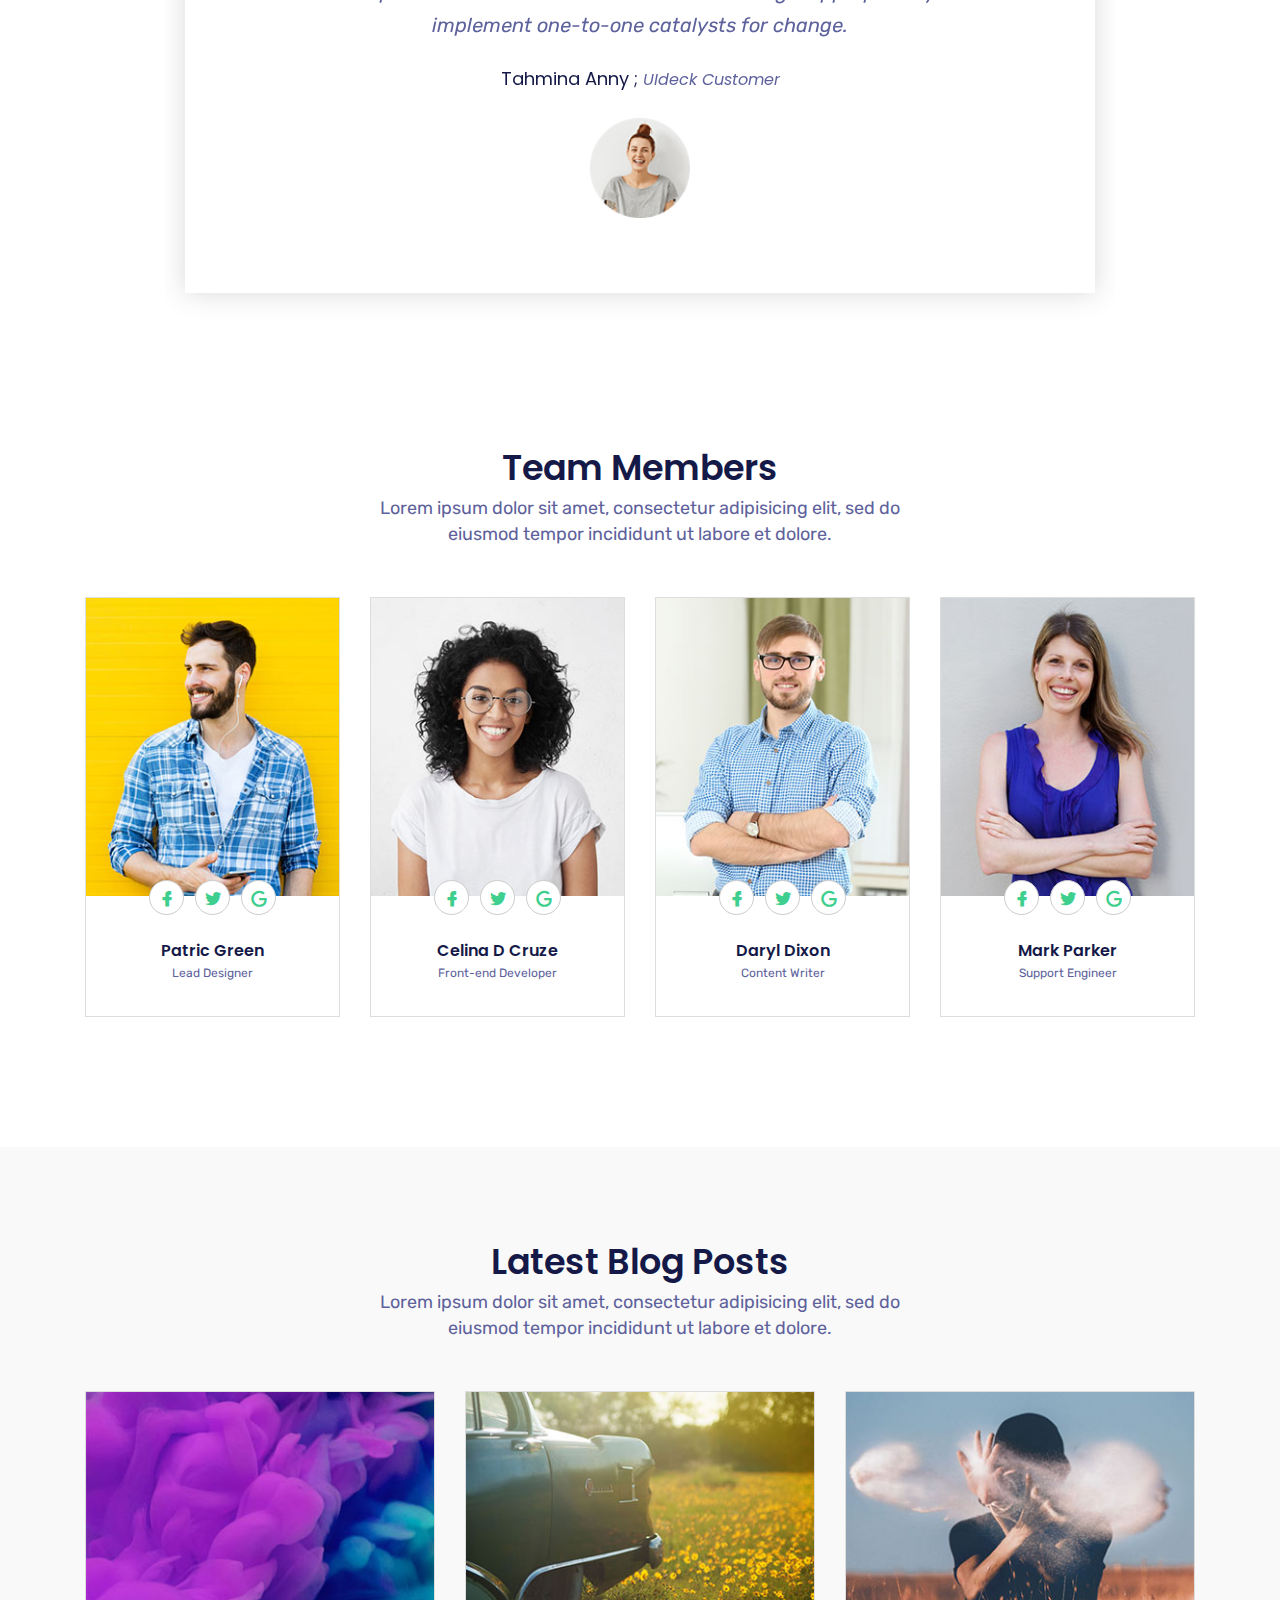
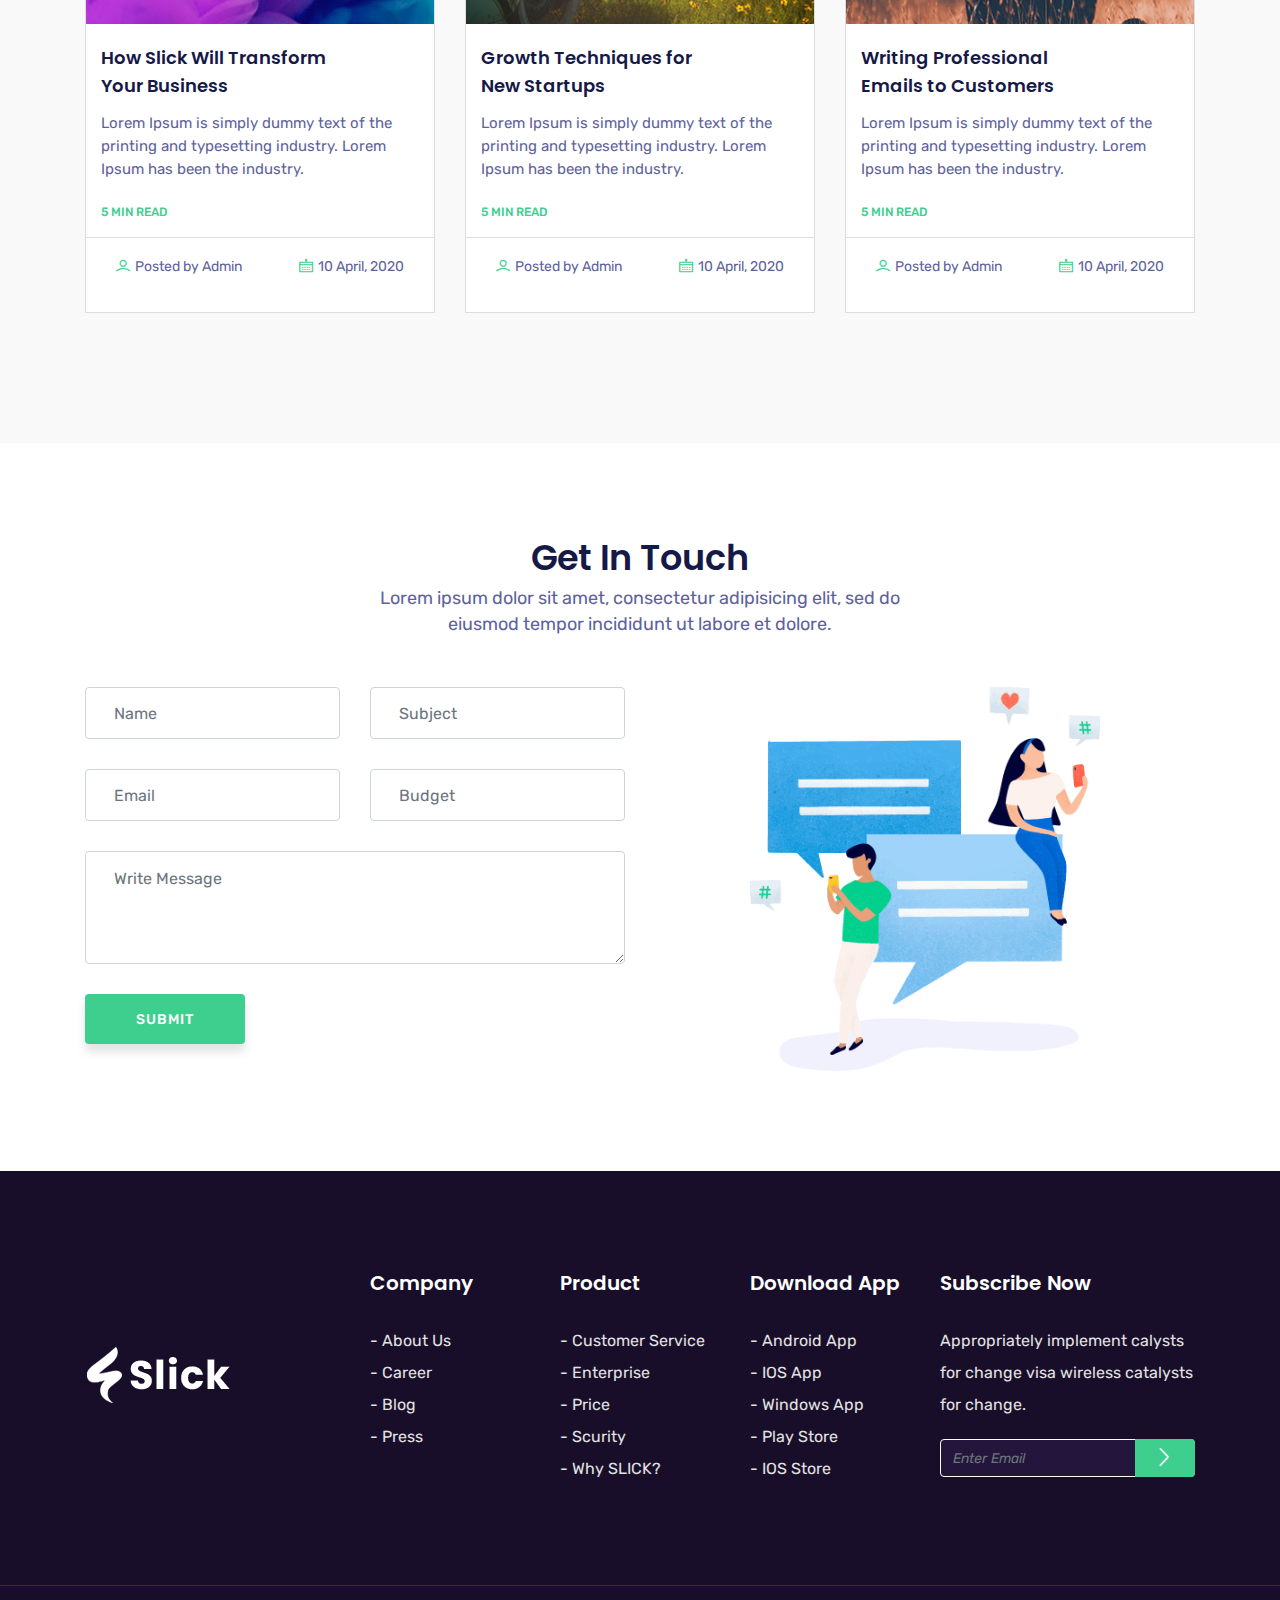
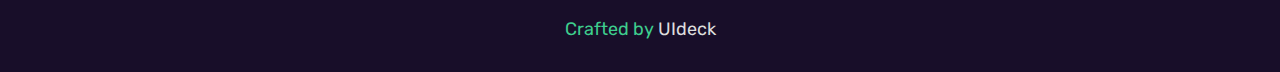
==== commit 9b7533ff: "Chage intro image for edited svgs" ====
--- a/index.html
+++ b/index.html
@@ -103,7 +103,7 @@
           </div>
           <div class="col-lg-6 col-md-12 col-xs-12 p-0">
             <div class="intro-img">
-              <img src="img/temp/medic.svg" alt="">
+              <img src="img/temp/intro-test-1.svg" alt="">
             </div>
           </div>
         </div>
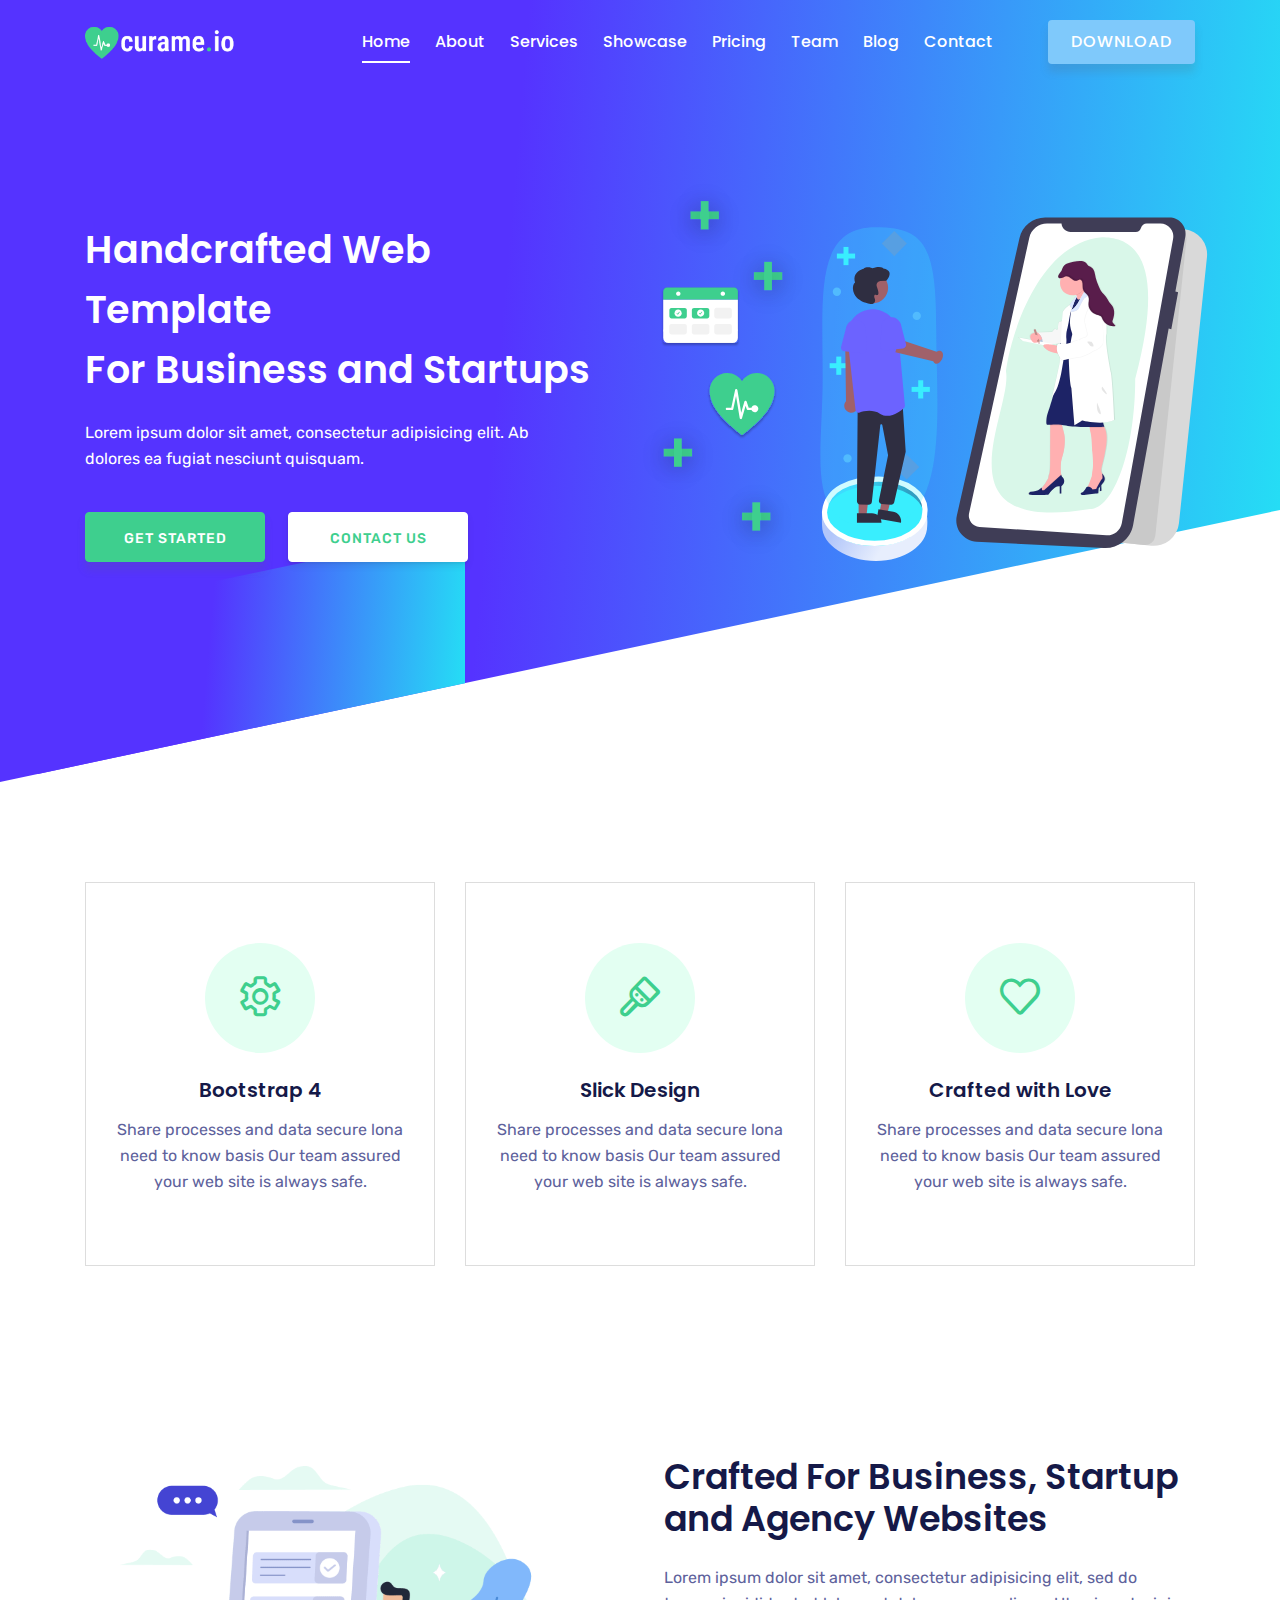
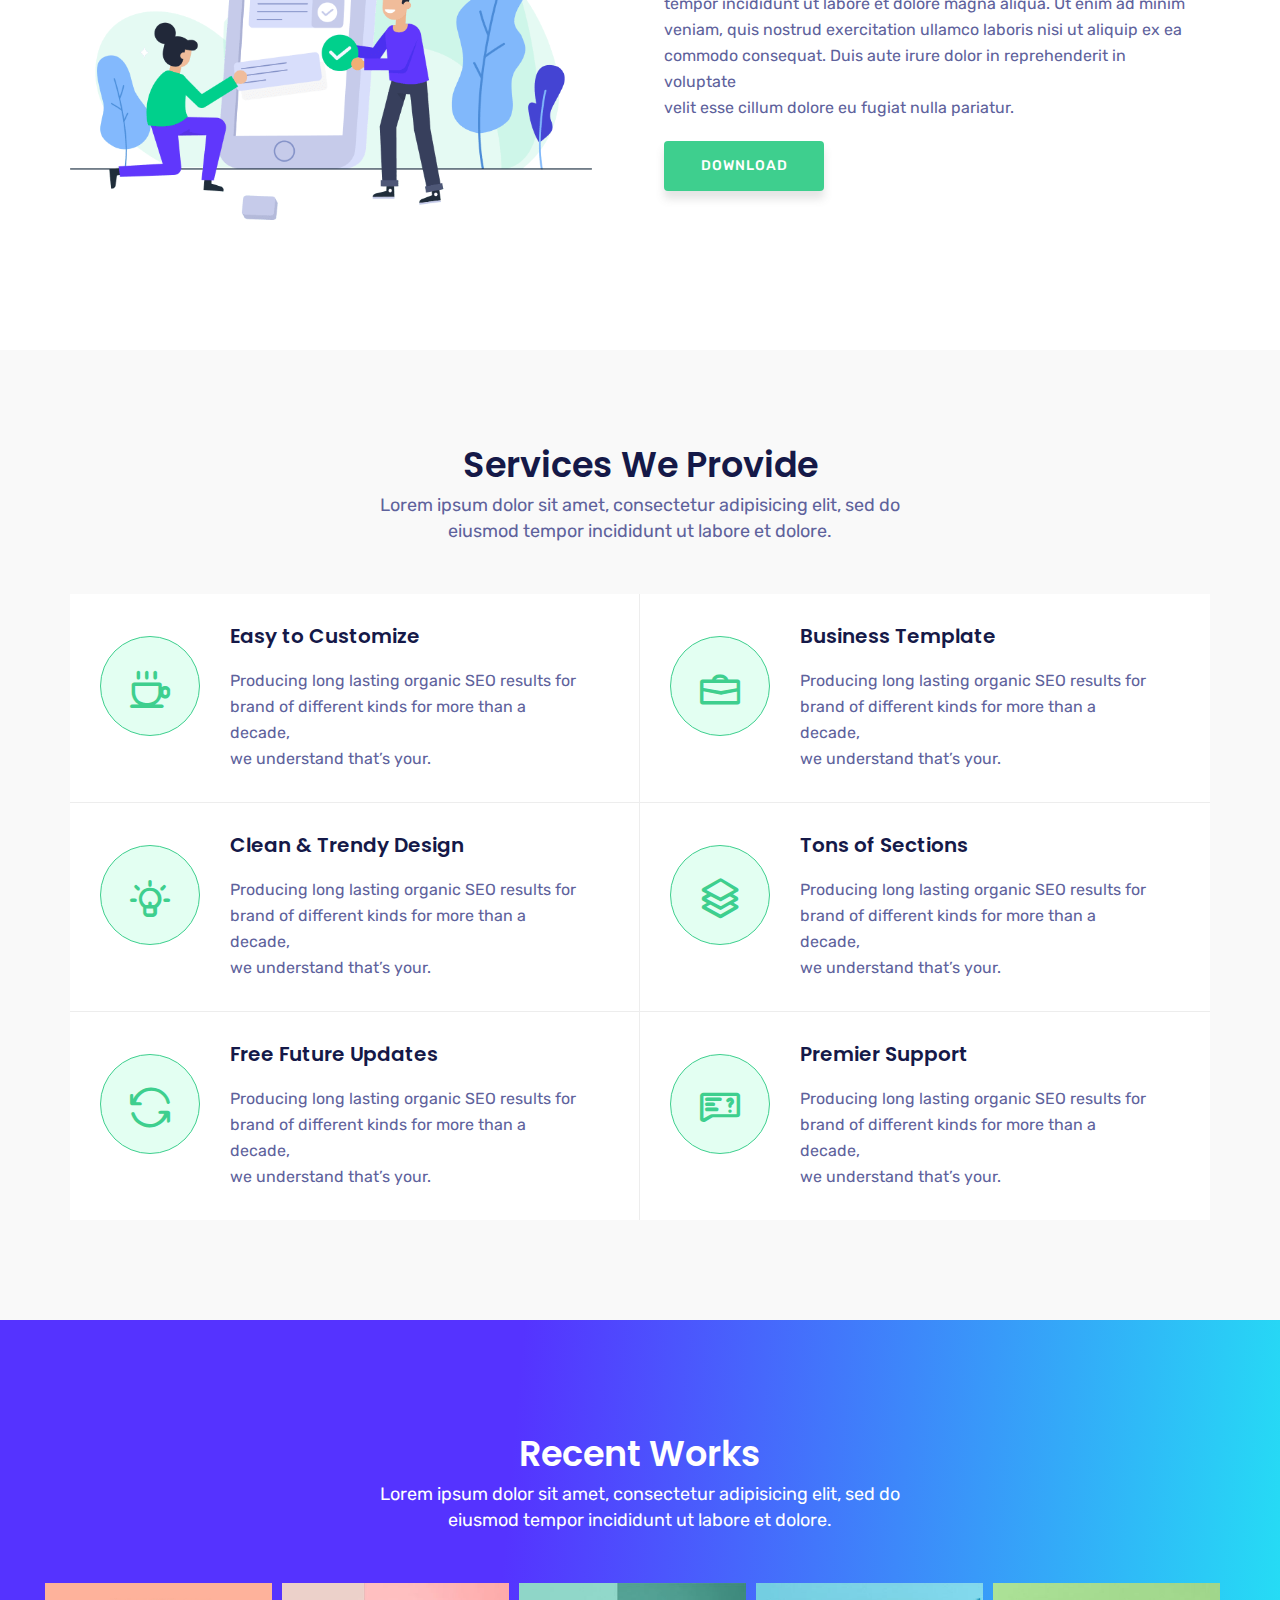
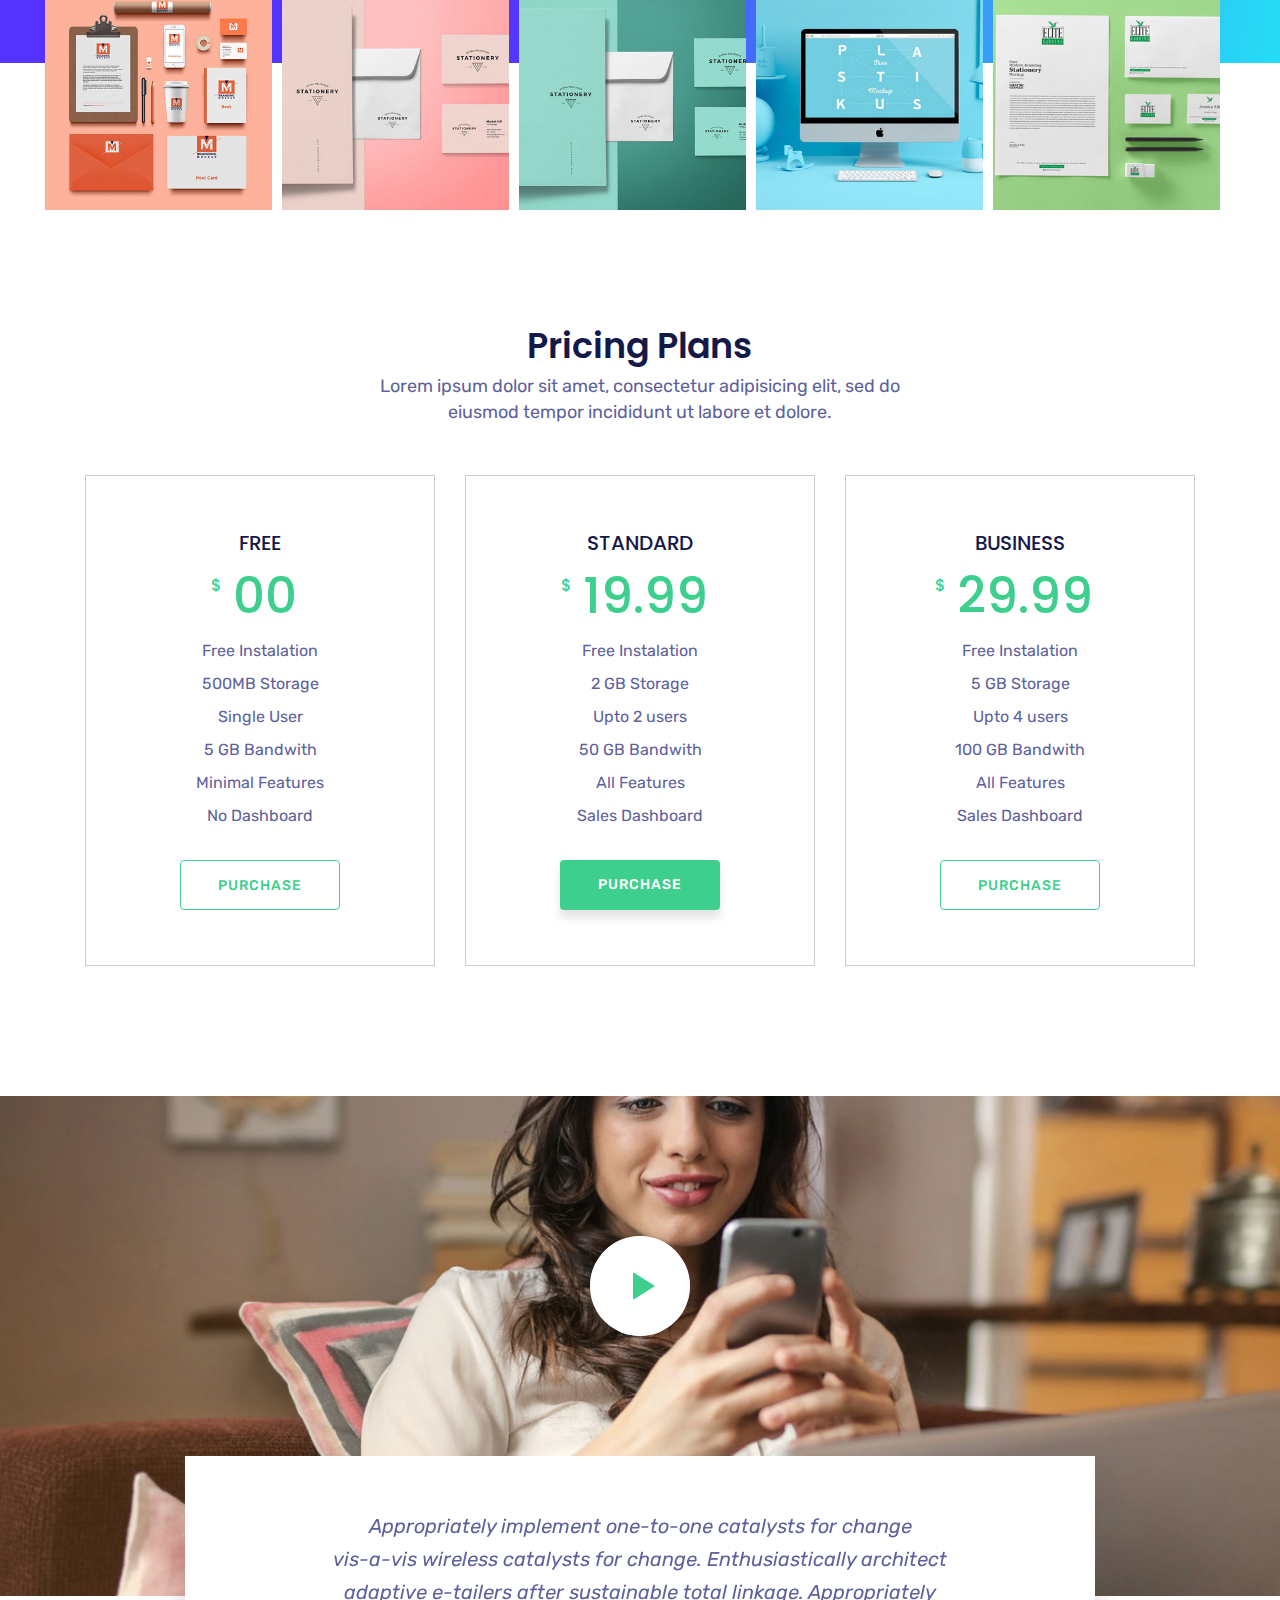
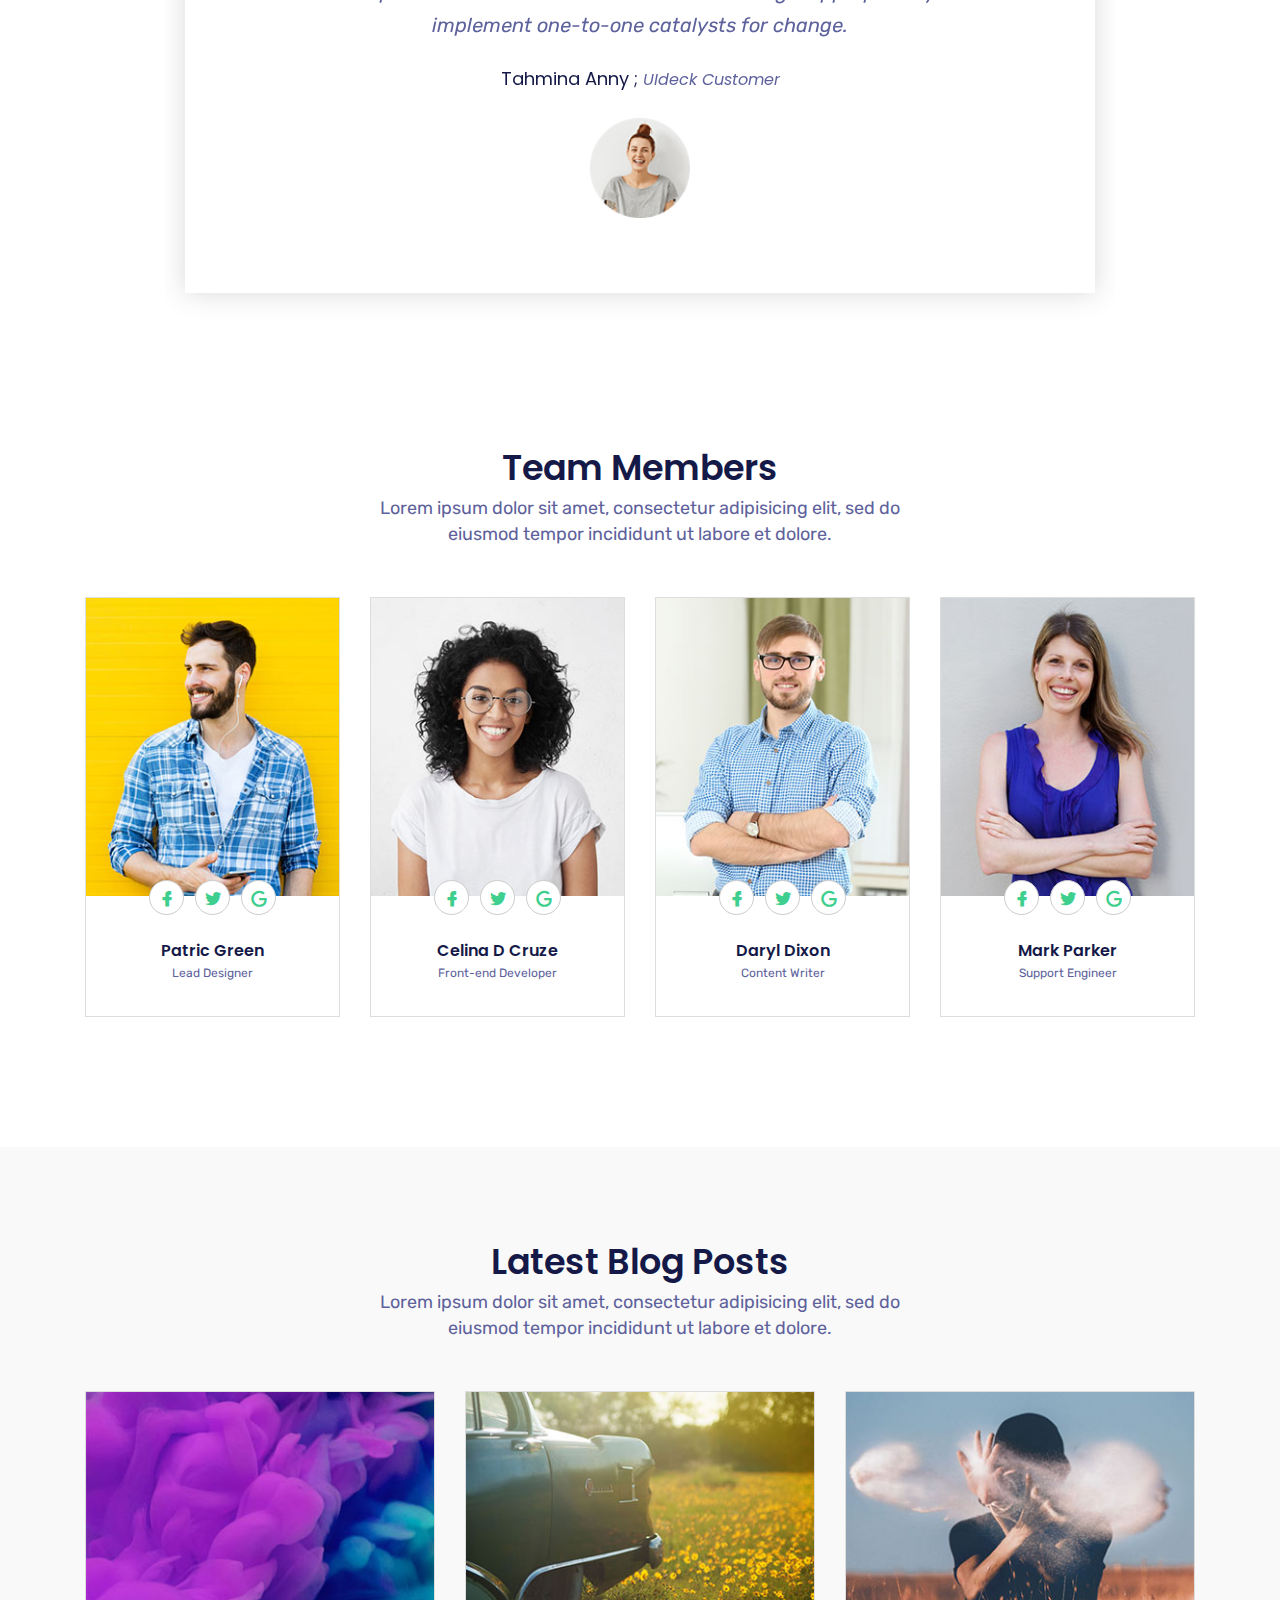
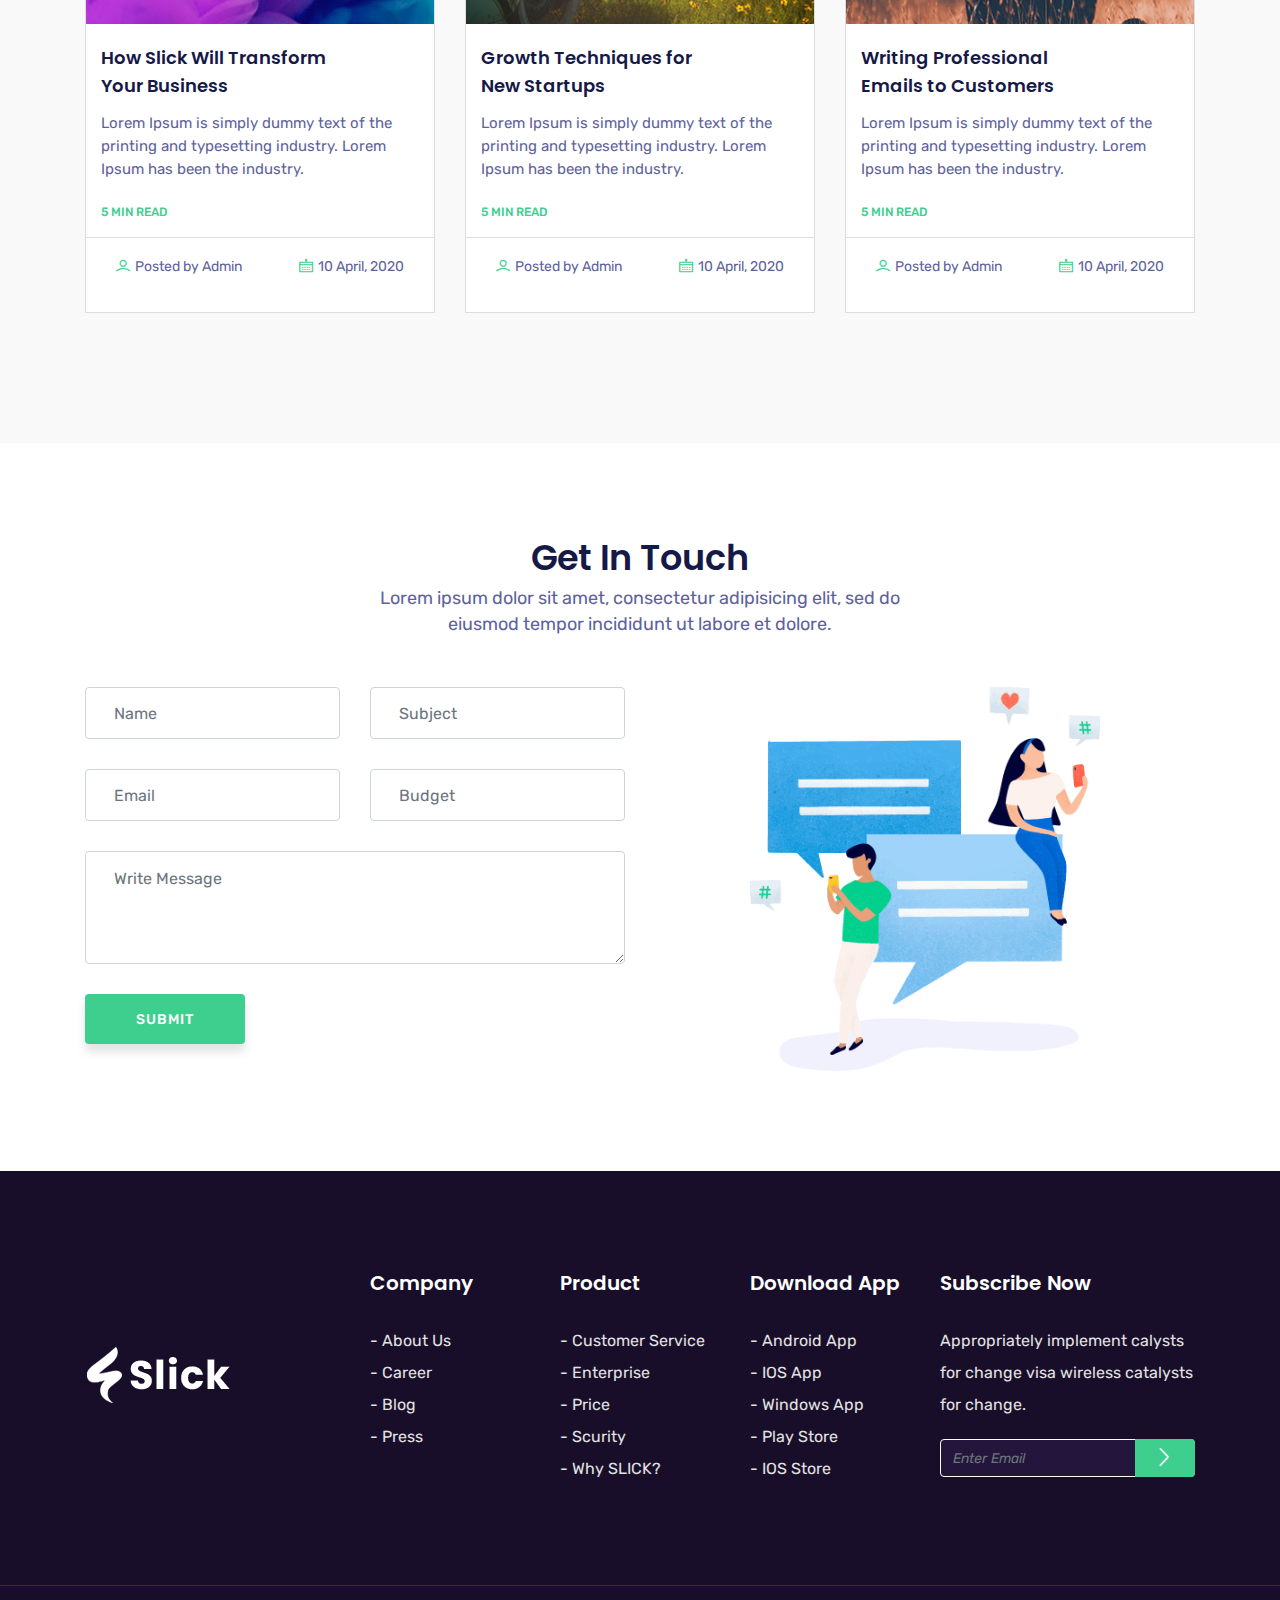
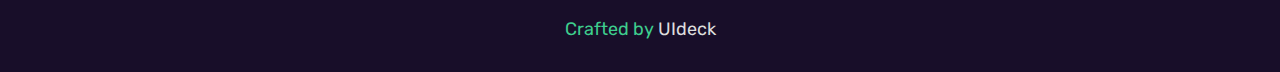
==== commit 424aacc1: "Corrected intro image to corect folder (intro-test-1-svg)" ====
--- a/index.html
+++ b/index.html
@@ -103,7 +103,7 @@
           </div>
           <div class="col-lg-6 col-md-12 col-xs-12 p-0">
             <div class="intro-img">
-              <img src="img/temp/intro-test-1.svg" alt="">
+              <img src="img/intro-test-1.svg" alt="">
             </div>
           </div>
         </div>
